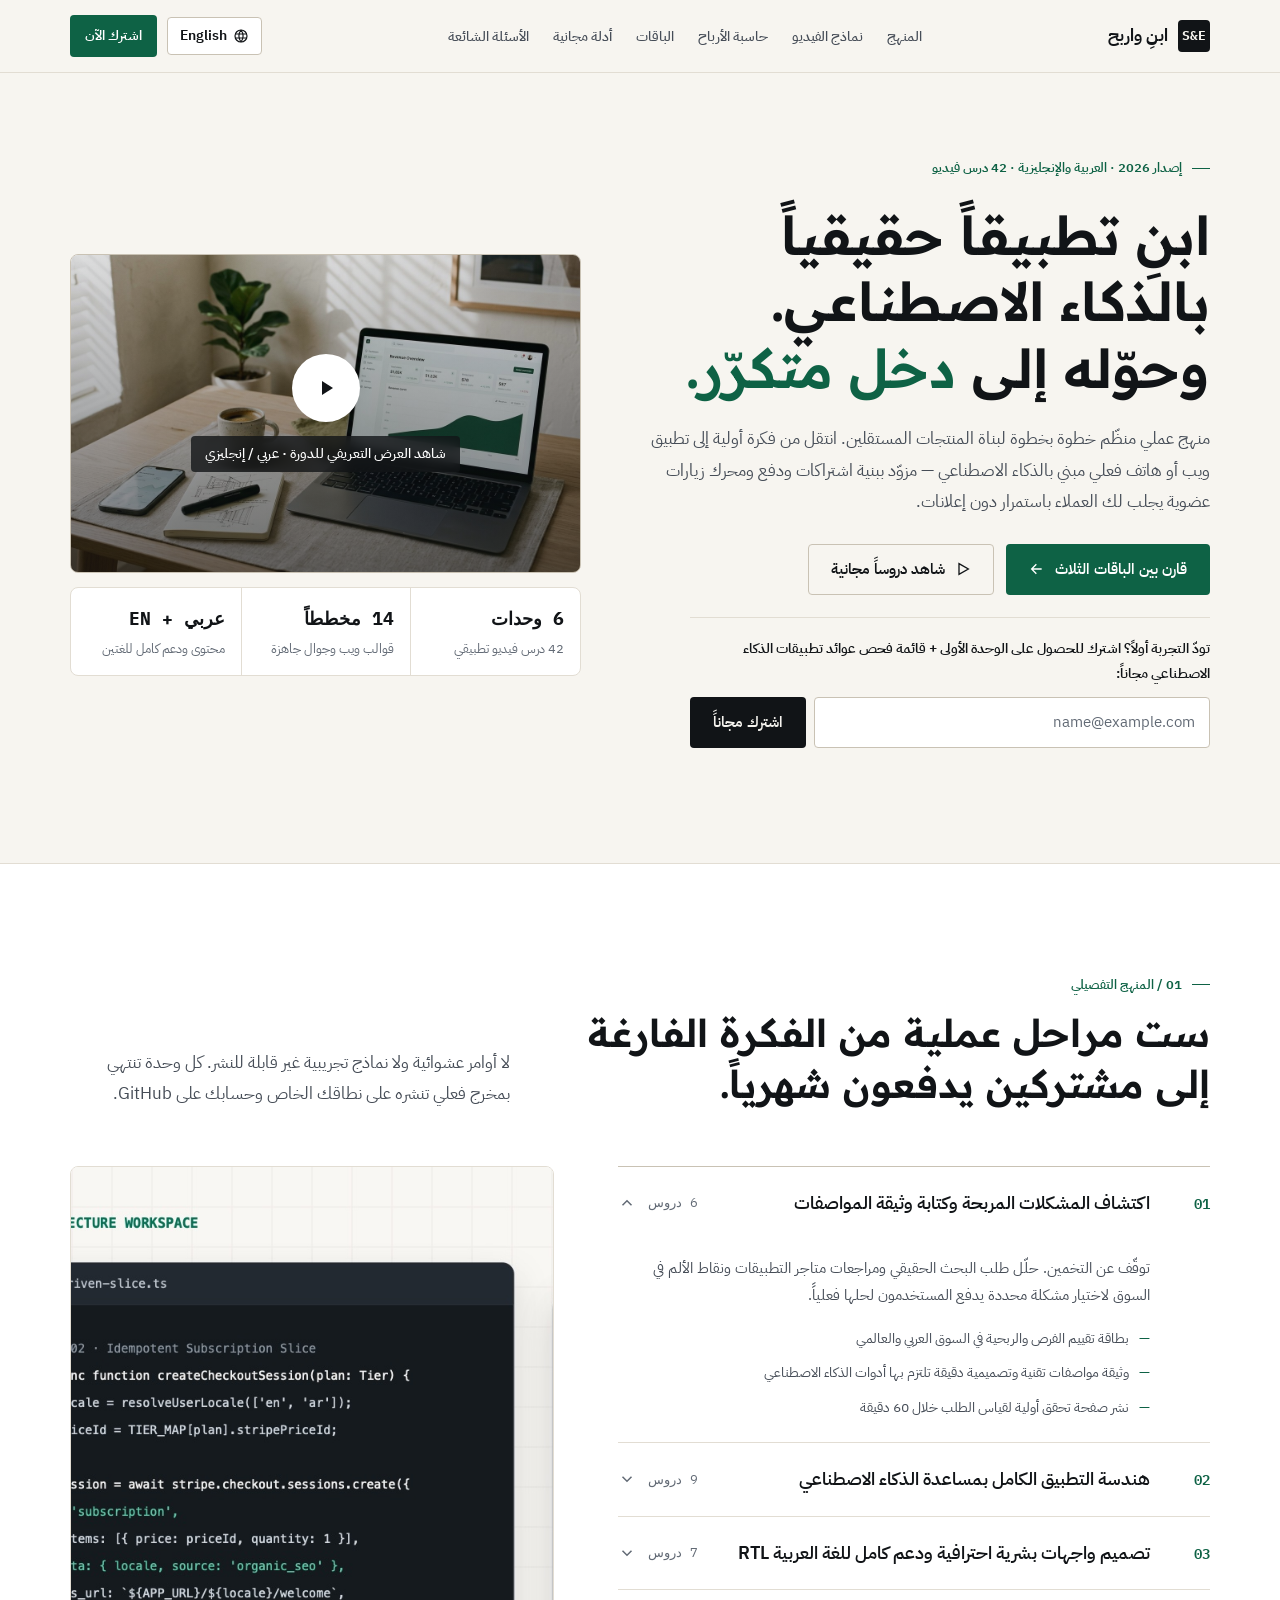
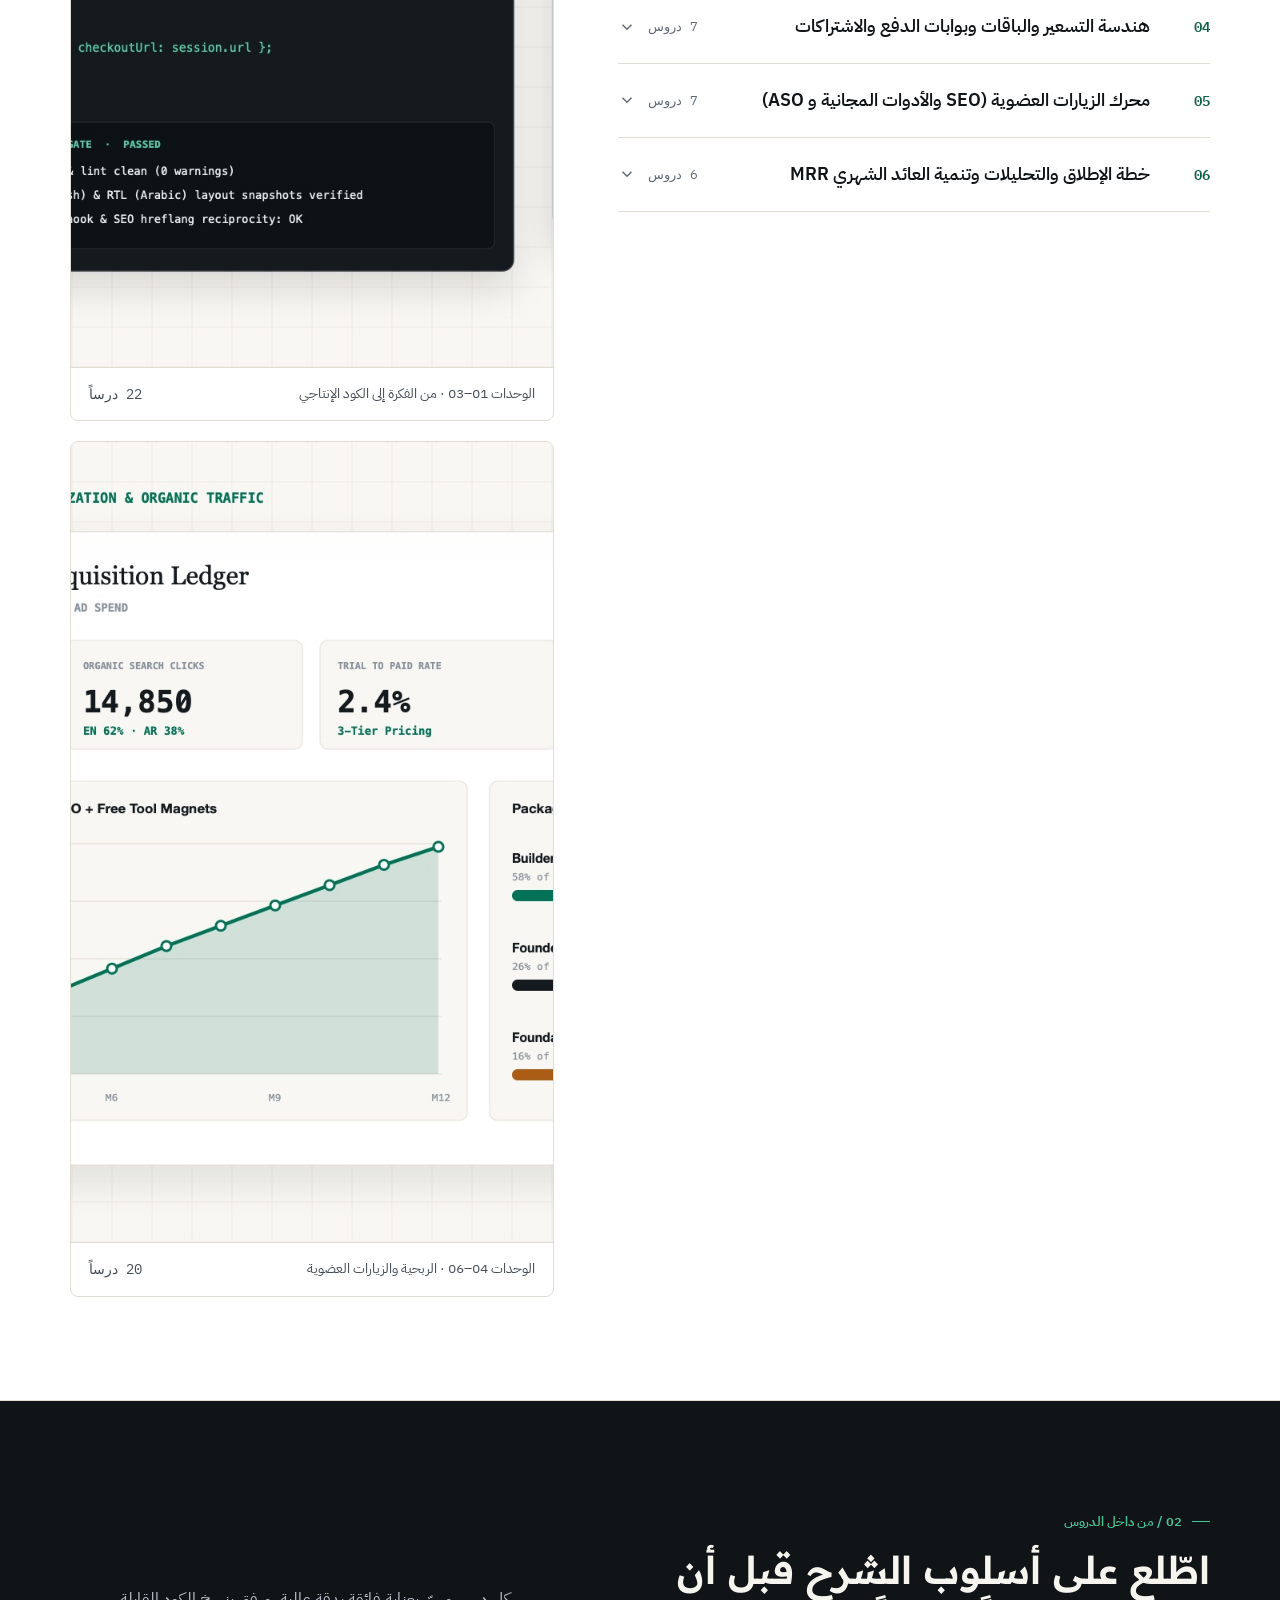
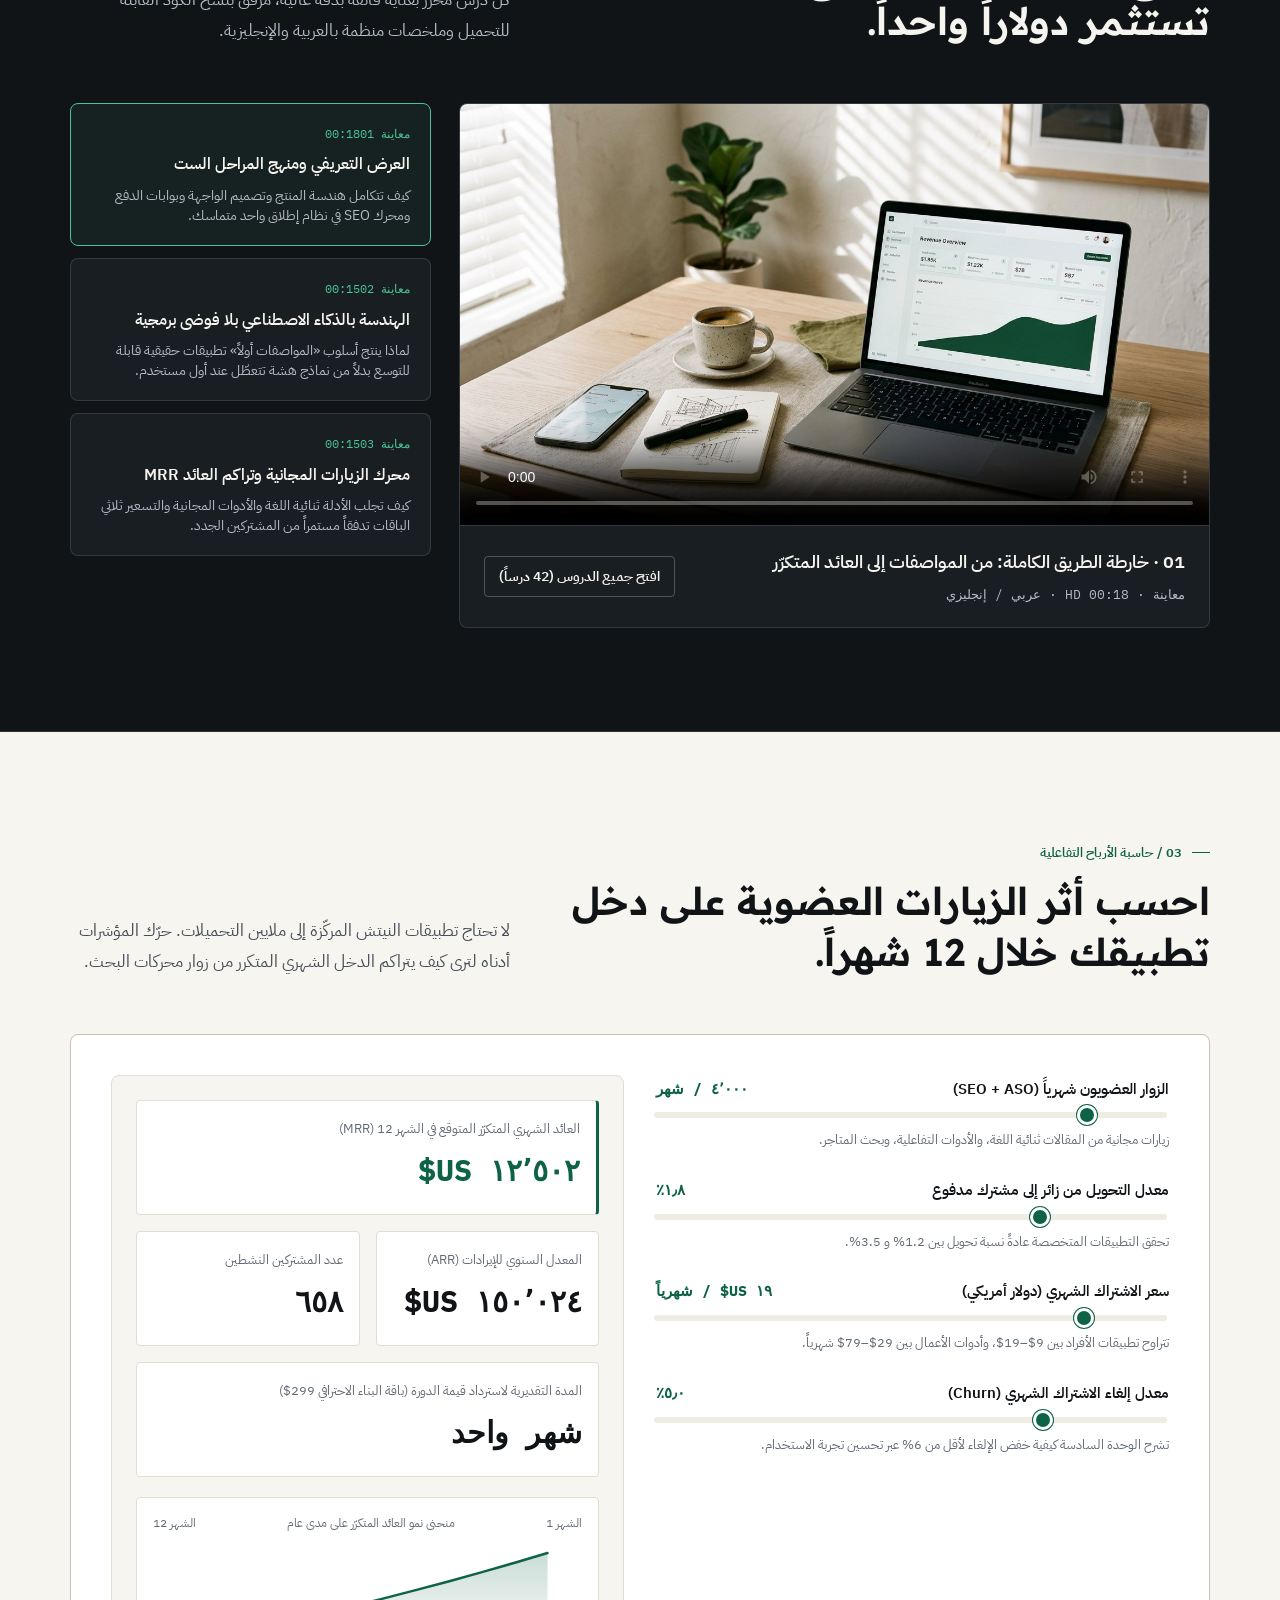
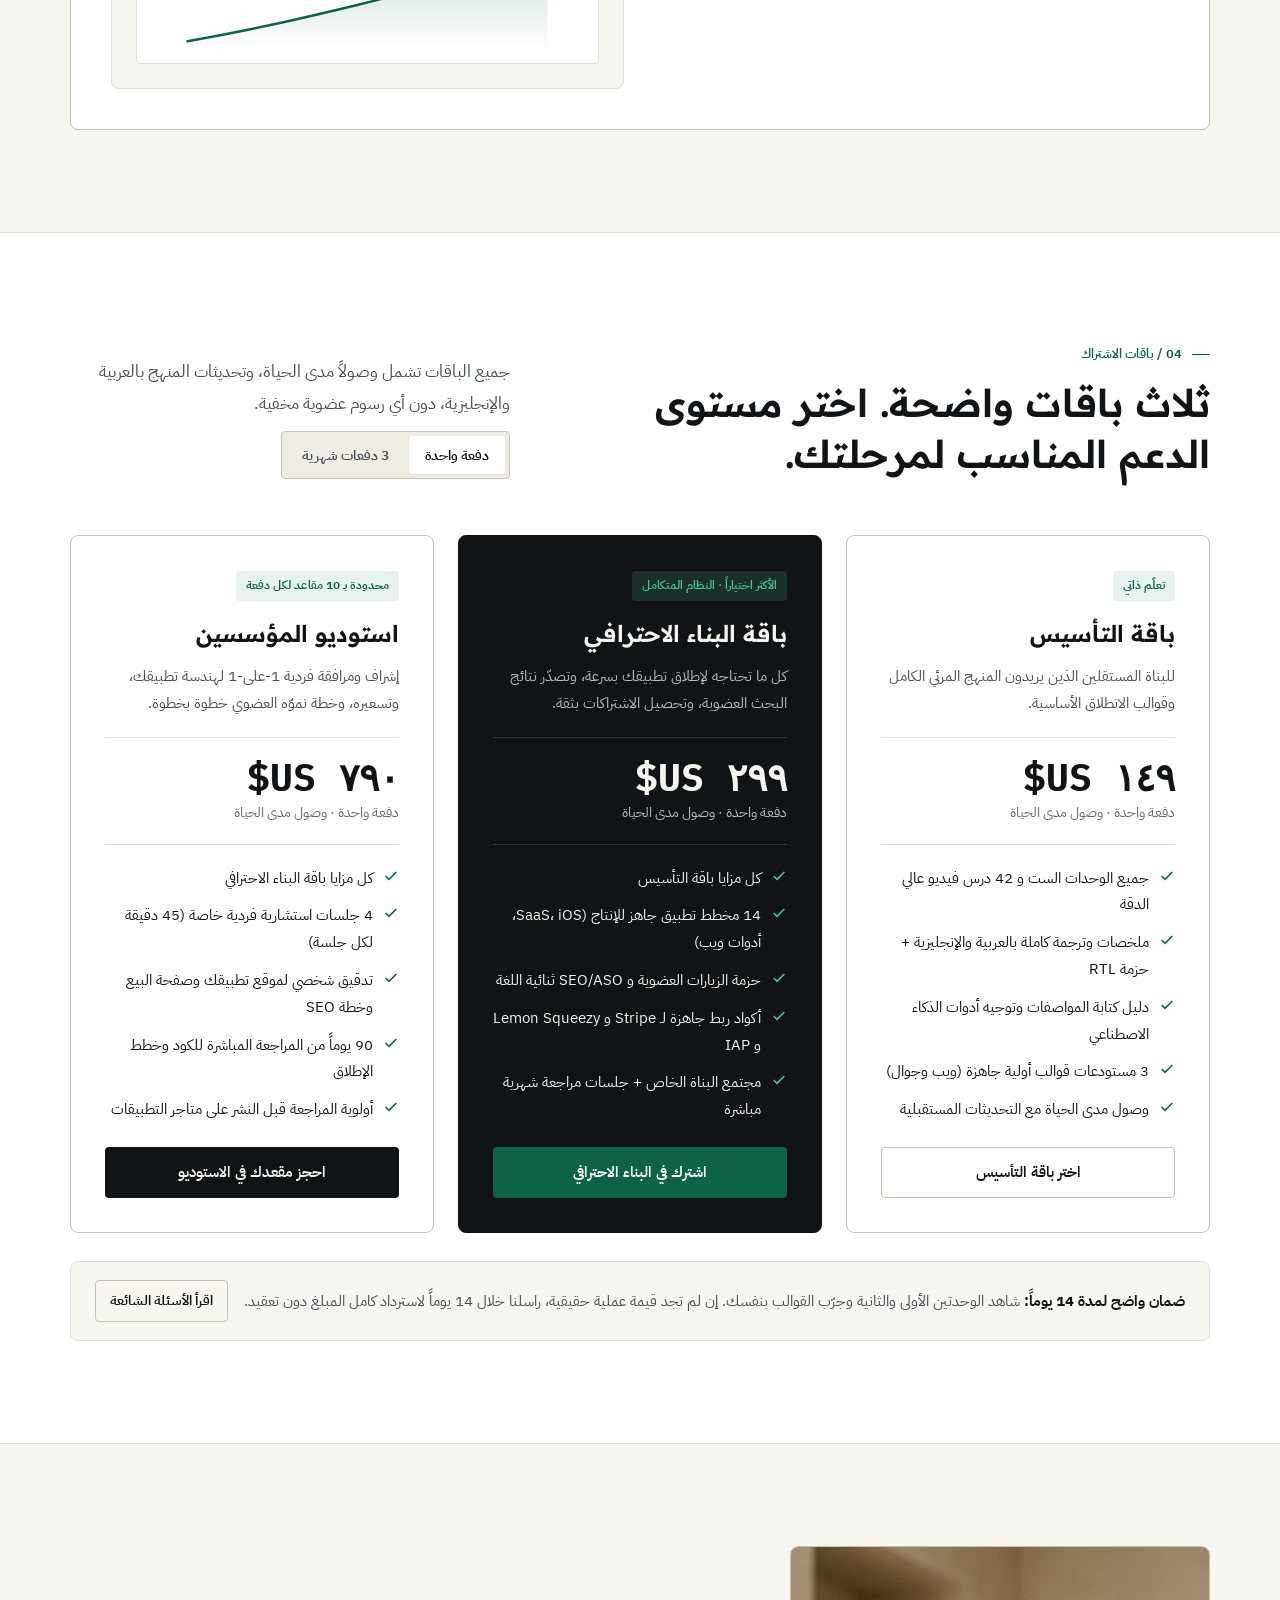
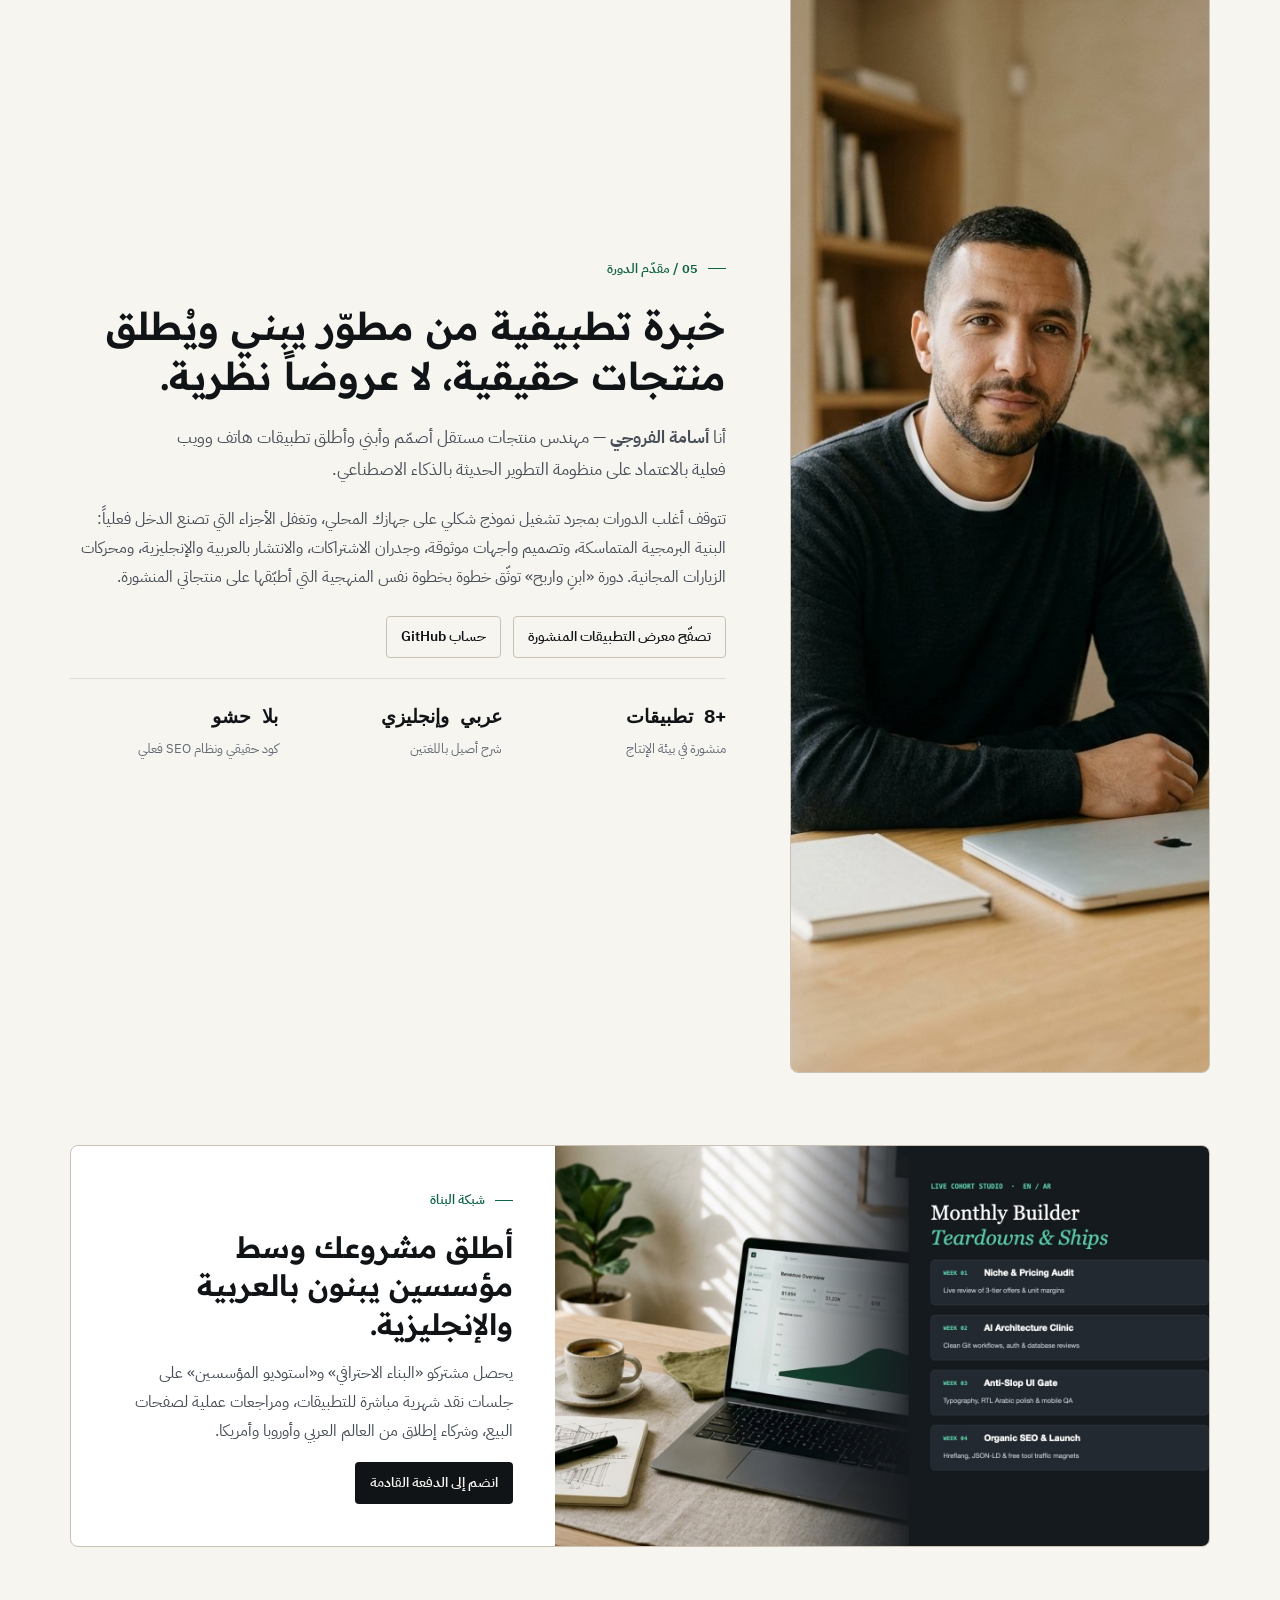
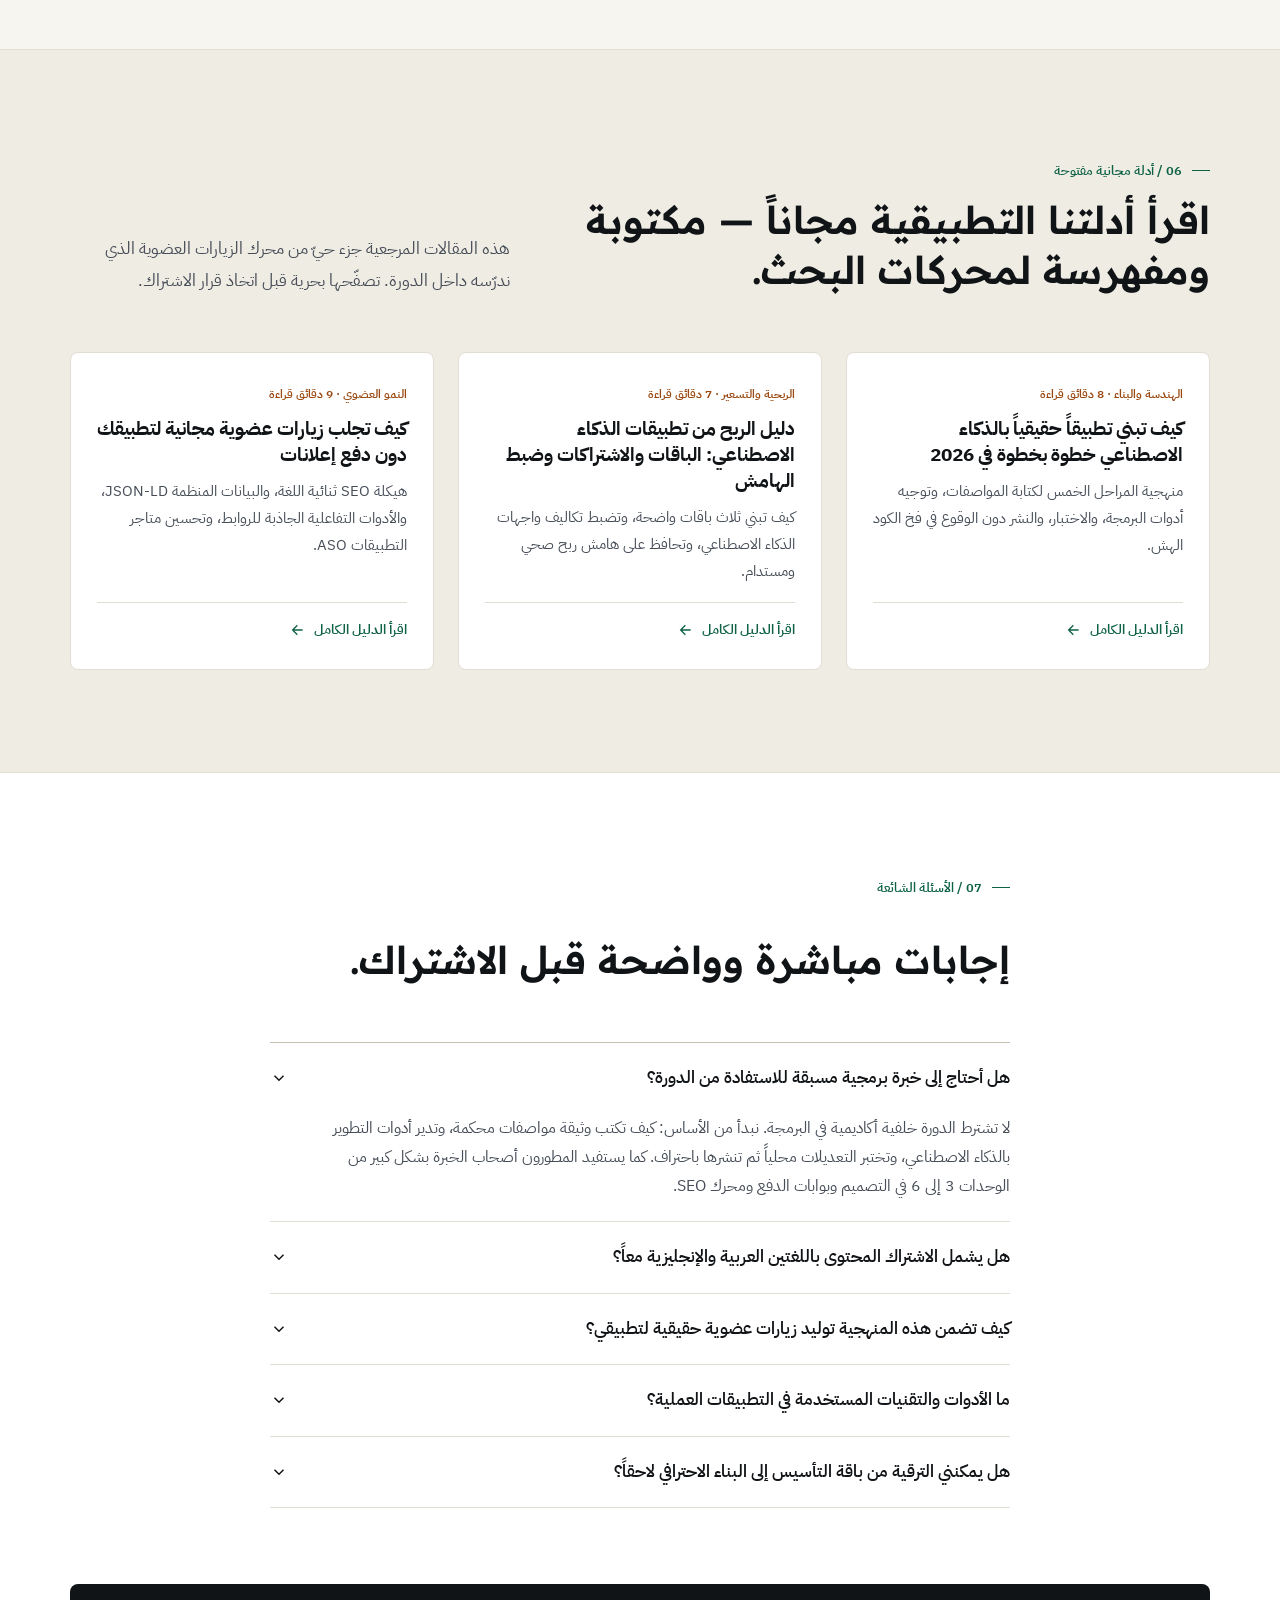
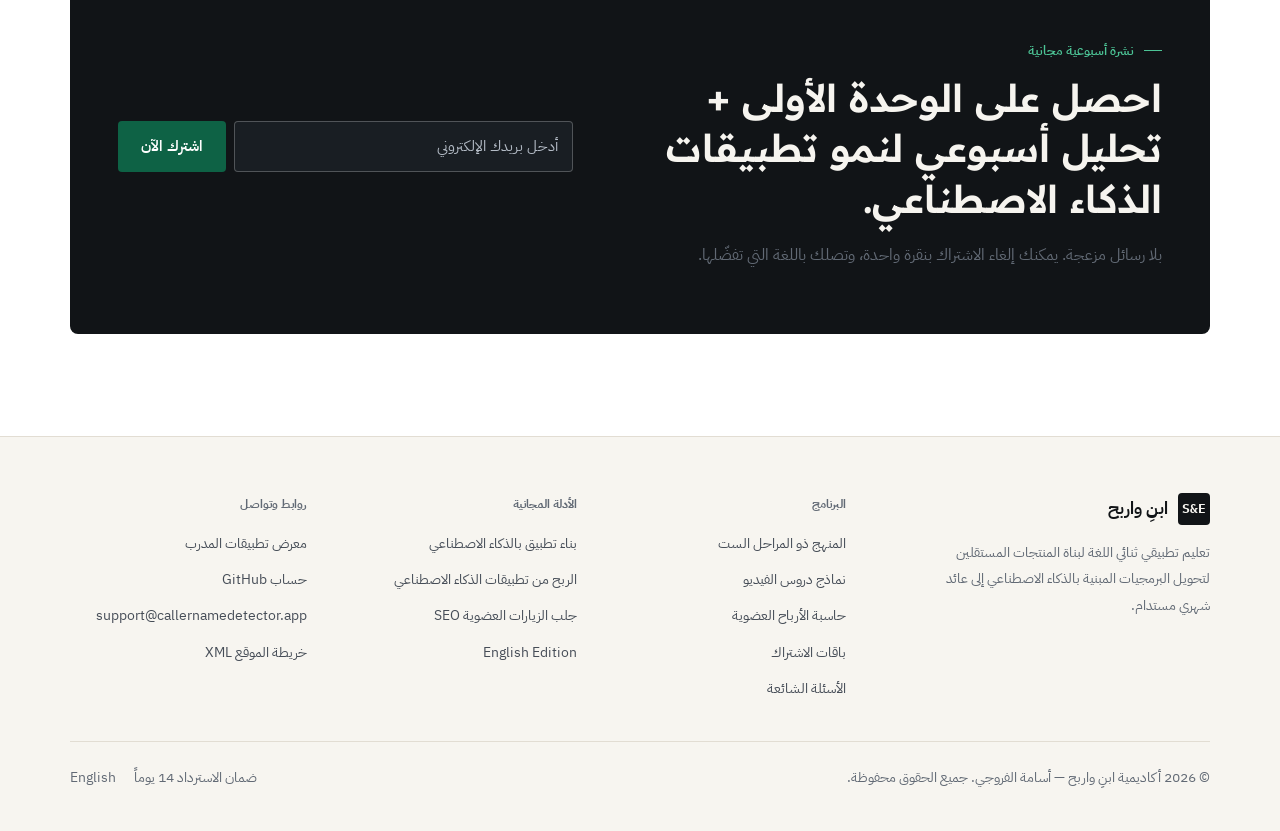
==== ar/index.html @ 104d4630 "Launch Ship & Earn bilingual (EN/AR) AI app & revenue course site" ====
<!DOCTYPE html>
<html lang="ar" dir="rtl">
<head>
  <meta charset="UTF-8">
  <meta name="viewport" content="width=device-width, initial-scale=1.0">
  <title>ابنِ واربح — دورة بناء تطبيق بالذكاء الاصطناعي وتحقيق دخل متكرّر خطوة بخطوة</title>
  <meta name="description" content="دورة عملية ثنائية اللغة (بالعربية والإنجليزية) تعلّمك خطوة بخطوة كيف تخطّط وتبني وتطلق تطبيقاً حقيقياً بالذكاء الاصطناعي وتحقّق منه عائداً شهرياً متكرراً عبر الزيارات العضوية SEO.">
  <meta name="keywords" content="بناء تطبيق بالذكاء الاصطناعي, دورة بناء تطبيقات, الربح من التطبيقات, تحقيق الدخل من الذكاء الاصطناعي, زيارات عضوية SEO, تسويق التطبيقات, دورة عربية إنجليزية">
  <meta name="author" content="أسامة الفروجي">
  <meta name="robots" content="index, follow, max-image-preview:large">
  <meta name="theme-color" content="#F7F5F0">

  <link rel="canonical" href="https://oussamaelfarrouji.github.io/ship-and-earn/ar/">
  <link rel="alternate" hreflang="ar" href="https://oussamaelfarrouji.github.io/ship-and-earn/ar/">
  <link rel="alternate" hreflang="en" href="https://oussamaelfarrouji.github.io/ship-and-earn/">
  <link rel="alternate" hreflang="x-default" href="https://oussamaelfarrouji.github.io/ship-and-earn/">
  <link rel="manifest" href="../manifest.webmanifest">

  <!-- Open Graph & Social Cards -->
  <meta property="og:type" content="website">
  <meta property="og:site_name" content="أكاديمية ابنِ واربح — Ship &amp; Earn">
  <meta property="og:title" content="ابنِ واربح — دورة بناء تطبيق بالذكاء الاصطناعي وتحقيق الدخل خطوة بخطوة">
  <meta property="og:description" content="6 وحدات منظّمة، 42 درس فيديو تطبيقي، 14 مخطّط تطبيق جاهز للإنتاج، ومحرك زيارات عضوية متكامل بالعربية والإنجليزية.">
  <meta property="og:url" content="https://oussamaelfarrouji.github.io/ship-and-earn/ar/">
  <meta property="og:image" content="https://oussamaelfarrouji.github.io/ship-and-earn/assets/images/hero-studio.jpg">
  <meta property="og:locale" content="ar_AR">
  <meta property="og:locale:alternate" content="en_US">
  <meta name="twitter:card" content="summary_large_image">
  <meta name="twitter:title" content="ابنِ واربح — ابنِ تطبيقك بالذكاء الاصطناعي وحوّله إلى دخل متكرّر">
  <meta name="twitter:description" content="من الفكرة المدروسة إلى تطبيق فعلي وزيارات مجانية من محركات البحث وعائد اشتراكات متكرر. متاحة بالكامل بالعربية والإنجليزية.">
  <meta name="twitter:image" content="https://oussamaelfarrouji.github.io/ship-and-earn/assets/images/hero-studio.jpg">

  <!-- Arabic Editorial Typography -->
  <link rel="preconnect" href="https://fonts.googleapis.com">
  <link rel="preconnect" href="https://fonts.gstatic.com" crossorigin>
  <link href="https://fonts.googleapis.com/css2?family=IBM+Plex+Mono:wght@500;600;700&family=IBM+Plex+Sans+Arabic:wght@400;500;600;700&family=Readex+Pro:wght@500;600;700&display=swap" rel="stylesheet">
  <link rel="stylesheet" href="../assets/css/styles.css">

  <!-- Structured Data (Course, Offers, VideoObject, FAQPage) -->
  <script type="application/ld+json">
  {
    "@context": "https://schema.org",
    "@graph": [
      {
        "@type": "Organization",
        "@id": "https://oussamaelfarrouji.github.io/ship-and-earn/#organization",
        "name": "أكاديمية ابنِ واربح — Ship & Earn",
        "url": "https://oussamaelfarrouji.github.io/ship-and-earn/ar/",
        "founder": {
          "@type": "Person",
          "name": "أسامة الفروجي",
          "url": "https://oussamaelfarrouji.github.io/"
        }
      },
      {
        "@type": "Course",
        "@id": "https://oussamaelfarrouji.github.io/ship-and-earn/ar/#course",
        "name": "ابنِ واربح: دورة بناء تطبيق بالذكاء الاصطناعي وتحقيق الدخل خطوة بخطوة",
        "description": "برنامج عملي متكامل يغطي دراسة السوق، وهندسة التطبيقات بمساعدة الذكاء الاصطناعي، وتصميم واجهات احترافية بالعربية والإنجليزية، وربط الدفع والاشتراكات، وجلب الزيارات العضوية من محركات البحث.",
        "provider": { "@id": "https://oussamaelfarrouji.github.io/ship-and-earn/#organization" },
        "inLanguage": ["ar", "en"],
        "educationalLevel": "مبتدئ إلى متوسط",
        "hasCourseInstance": {
          "@type": "CourseInstance",
          "courseMode": "online",
          "courseWorkload": "PT28H"
        },
        "offers": [
          {
            "@type": "Offer",
            "name": "باقة التأسيس",
            "price": "149",
            "priceCurrency": "USD",
            "availability": "https://schema.org/InStock",
            "url": "https://oussamaelfarrouji.github.io/ship-and-earn/ar/#packages"
          },
          {
            "@type": "Offer",
            "name": "باقة البناء الاحترافي",
            "price": "299",
            "priceCurrency": "USD",
            "availability": "https://schema.org/InStock",
            "url": "https://oussamaelfarrouji.github.io/ship-and-earn/ar/#packages"
          },
          {
            "@type": "Offer",
            "name": "باقة استوديو المؤسسين",
            "price": "790",
            "priceCurrency": "USD",
            "availability": "https://schema.org/LimitedAvailability",
            "url": "https://oussamaelfarrouji.github.io/ship-and-earn/ar/#packages"
          }
        ]
      },
      {
        "@type": "VideoObject",
        "name": "العرض التعريفي لدورة ابنِ واربح — من الفكرة إلى تطبيق مدرّ للدخل",
        "description": "جولة سريعة داخل المنهج المكوّن من 6 مراحل لبناء تطبيق حقيقي بالذكاء الاصطناعي وتوليد زيارات عضوية وإيرادات متكررة.",
        "thumbnailUrl": "https://oussamaelfarrouji.github.io/ship-and-earn/assets/images/hero-studio.jpg",
        "uploadDate": "2026-11-19T00:00:00Z",
        "duration": "PT18S",
        "contentUrl": "https://oussamaelfarrouji.github.io/ship-and-earn/assets/videos/course-trailer.mp4"
      },
      {
        "@type": "FAQPage",
        "mainEntity": [
          {
            "@type": "Question",
            "name": "هل أحتاج إلى خبرة برمجية مسبقة لبناء تطبيق بالذكاء الاصطناعي في هذه الدورة؟",
            "acceptedAnswer": {
              "@type": "Answer",
              "text": "لا تحتاج إلى شهادة في علوم الحاسوب. نبدأ معك من الصفر في الوحدتين الأولى والثانية لإعداد بيئة التطوير بالذكاء الاصطناعي، وفهم بنية الكود، ونشر تطبيق ويب أو هاتف فعلي خطوة بخطوة."
            }
          },
          {
            "@type": "Question",
            "name": "هل الدورة متاحة بالكامل باللغتين العربية والإنجليزية؟",
            "acceptedAnswer": {
              "@type": "Answer",
              "text": "نعم. كل درس مزوّد بملخصات وترجمة متزامنة بالعربية والإنجليزية، وقوالب واجهات تدعم RTL/LTR بشكل أصيل، ومجتمع مشترك للمطورين باللغتين."
            }
          },
          {
            "@type": "Question",
            "name": "كيف يجلب تطبيقي زيارات عضوية مجانية دون الاعتماد على الإعلانات الممولة؟",
            "acceptedAnswer": {
              "@type": "Answer",
              "text": "تغطي الوحدة الخامسة محرك الزيارات العضوية بالكامل: هيكلة صفحات SEO ثنائية اللغة، والبيانات المنظمة JSON-LD، وبناء أدوات وحاسبات مجانية تجذب الروابط الطبيعية، وتحسين متاجر التطبيقات ASO."
            }
          }
        ]
      }
    ]
  }
  </script>
</head>
<body>
  <a class="skip-link" href="#main-content">انتقل إلى المحتوى الرئيسي</a>

  <!-- Header -->
  <header class="site-header">
    <div class="container header-inner">
      <a class="brand" href="./" aria-label="الصفحة الرئيسية لأكاديمية ابنِ واربح">
        <span class="brand-mark" aria-hidden="true">S&amp;E</span>
        <span>ابنِ واربح</span>
      </a>

      <nav class="site-nav" aria-label="التنقل الرئيسي">
        <a href="#curriculum">المنهج</a>
        <a href="#videos">نماذج الفيديو</a>
        <a href="#simulator">حاسبة الأرباح</a>
        <a href="#packages">الباقات</a>
        <a href="#guides">أدلة مجانية</a>
        <a href="#faq">الأسئلة الشائعة</a>
      </nav>

      <div class="header-actions">
        <a class="lang-switch" href="../" data-lang-switch="en" hreflang="en" lang="en" aria-label="Switch language to English">
          <svg width="16" height="16" viewBox="0 0 24 24" fill="none" stroke="currentColor" stroke-width="1.8" aria-hidden="true">
            <circle cx="12" cy="12" r="9"></circle>
            <path d="M3.6 9h16.8M3.6 15h16.8M12 3a14.5 14.5 0 0 0 0 18M12 3a14.5 14.5 0 0 1 0 18"></path>
          </svg>
          <span>English</span>
        </a>
        <a class="btn btn--primary btn--sm header-cta-desktop" href="#packages">اشترك الآن</a>
        <button id="mobile-menu-btn" class="mobile-menu-btn" type="button" aria-label="فتح القائمة" aria-expanded="false" aria-controls="mobile-nav">
          <svg width="20" height="20" viewBox="0 0 24 24" fill="none" stroke="currentColor" stroke-width="2" aria-hidden="true">
            <line x1="3" y1="6" x2="21" y2="6"></line>
            <line x1="3" y1="12" x2="21" y2="12"></line>
            <line x1="3" y1="18" x2="21" y2="18"></line>
          </svg>
        </button>
      </div>
    </div>

    <nav id="mobile-nav" class="mobile-nav" aria-label="قائمة الجوال">
      <div class="container mobile-nav-list">
        <a href="#curriculum">المنهج التفصيلي</a>
        <a href="#videos">نماذج الفيديو</a>
        <a href="#simulator">حاسبة الأرباح</a>
        <a href="#packages">الباقات والأسعار</a>
        <a href="#guides">أدلة SEO المجانية</a>
        <a href="#faq">الأسئلة الشائعة</a>
        <a href="#subscribe" style="color: var(--accent); font-weight: 700;">اشترك مجاناً في النشرة</a>
      </div>
    </nav>
  </header>

  <main id="main-content">
    <!-- Hero -->
    <section class="hero">
      <div class="container hero-grid">
        <div class="hero-copy">
          <span class="eyebrow">إصدار 2026 · العربية والإنجليزية · 42 درس فيديو</span>
          <h1 class="display-title">ابنِ تطبيقاً حقيقياً بالذكاء الاصطناعي. وحوّله إلى <em>دخل متكرّر.</em></h1>
          <p class="lead">
            منهج عملي منظّم خطوة بخطوة لبناة المنتجات المستقلين. انتقل من فكرة أولية إلى تطبيق ويب أو هاتف فعلي مبني بالذكاء الاصطناعي — مزوّد ببنية اشتراكات ودفع ومحرك زيارات عضوية يجلب لك العملاء باستمرار دون إعلانات.
          </p>

          <div class="hero-cta-row">
            <a class="btn btn--primary" href="#packages">
              <span>قارن بين الباقات الثلاث</span>
              <svg class="icon-directional" width="16" height="16" viewBox="0 0 24 24" fill="none" stroke="currentColor" stroke-width="2" aria-hidden="true">
                <path d="M5 12h14M13 5l7 7-7 7"></path>
              </svg>
            </a>
            <a class="btn btn--outline" href="#videos">
              <svg width="16" height="16" viewBox="0 0 24 24" fill="none" stroke="currentColor" stroke-width="2" aria-hidden="true">
                <polygon points="6 4 20 12 6 20 6 4"></polygon>
              </svg>
              <span>شاهد دروساً مجانية</span>
            </a>
          </div>

          <div class="hero-subscribe">
            <label class="hero-subscribe-label" for="hero-email">
              تودّ التجربة أولاً؟ اشترك للحصول على الوحدة الأولى + قائمة فحص عوائد تطبيقات الذكاء الاصطناعي مجاناً:
            </label>
            <form class="subscribe-inline-form" data-subscribe-form="hero-ar" novalidate>
              <input id="hero-email" class="input-field" type="email" name="email" autocomplete="email" placeholder="name@example.com" required>
              <button class="btn btn--ink" type="submit">اشترك مجاناً</button>
            </form>
            <div class="form-status" role="status" aria-live="polite"></div>
          </div>
        </div>

        <div class="hero-media">
          <div class="video-frame">
            <video id="hero-trailer-video" preload="metadata" playsinline poster="../assets/images/hero-studio.jpg" aria-label="الفيديو التعريفي لدورة ابنِ واربح">
              <source src="../assets/videos/course-trailer.mp4" type="video/mp4">
            </video>
            <button id="hero-trailer-play" class="video-overlay-btn" type="button" aria-label="تشغيل الفيديو التعريفي للدورة">
              <span class="play-disc">
                <svg width="24" height="24" viewBox="0 0 24 24" fill="currentColor" aria-hidden="true">
                  <polygon points="8 5 19 12 8 19 8 5"></polygon>
                </svg>
              </span>
              <span class="video-overlay-caption">شاهد العرض التعريفي للدورة · عربي / إنجليزي</span>
            </button>
          </div>

          <div class="hero-spec-strip" aria-label="مواصفات الدورة">
            <div class="hero-spec-item">
              <div class="hero-spec-value">6 وحدات</div>
              <div class="hero-spec-label">42 درس فيديو تطبيقي</div>
            </div>
            <div class="hero-spec-item">
              <div class="hero-spec-value">14 مخططاً</div>
              <div class="hero-spec-label">قوالب ويب وجوال جاهزة</div>
            </div>
            <div class="hero-spec-item">
              <div class="hero-spec-value">عربي + EN</div>
              <div class="hero-spec-label">محتوى ودعم كامل للغتين</div>
            </div>
          </div>
        </div>
      </div>
    </section>

    <!-- 01. Step-by-Step Curriculum -->
    <section id="curriculum" class="section section--surface">
      <div class="container">
        <div class="section-header">
          <div>
            <span class="eyebrow">01 / المنهج التفصيلي</span>
            <h2 class="section-title" style="margin-block-start: 12px;">ست مراحل عملية من الفكرة الفارغة إلى مشتركين يدفعون شهرياً.</h2>
          </div>
          <p class="lead">
            لا أوامر عشوائية ولا نماذج تجريبية غير قابلة للنشر. كل وحدة تنتهي بمخرج فعلي تنشره على نطاقك الخاص وحسابك على GitHub.
          </p>
        </div>

        <div class="editorial-split">
          <div class="phase-list">
            <!-- Phase 1 -->
            <div class="phase-item">
              <button class="phase-trigger" type="button" aria-expanded="true" aria-controls="phase-1">
                <span class="phase-num">01</span>
                <span class="phase-title">اكتشاف المشكلات المربحة وكتابة وثيقة المواصفات</span>
                <span class="phase-meta">
                  <span>6 دروس</span>
                  <svg class="phase-chevron" width="18" height="18" viewBox="0 0 24 24" fill="none" stroke="currentColor" stroke-width="2" aria-hidden="true"><polyline points="6 9 12 15 18 9"></polyline></svg>
                </span>
              </button>
              <div id="phase-1" class="phase-panel">
                <p>توقّف عن التخمين. حلّل طلب البحث الحقيقي ومراجعات متاجر التطبيقات ونقاط الألم في السوق لاختيار مشكلة محددة يدفع المستخدمون لحلها فعلياً.</p>
                <ul class="phase-deliverables">
                  <li>بطاقة تقييم الفرص والربحية في السوق العربي والعالمي</li>
                  <li>وثيقة مواصفات تقنية وتصميمية دقيقة تلتزم بها أدوات الذكاء الاصطناعي</li>
                  <li>نشر صفحة تحقق أولية لقياس الطلب خلال 60 دقيقة</li>
                </ul>
              </div>
            </div>

            <!-- Phase 2 -->
            <div class="phase-item">
              <button class="phase-trigger" type="button" aria-expanded="false" aria-controls="phase-2">
                <span class="phase-num">02</span>
                <span class="phase-title">هندسة التطبيق الكامل بمساعدة الذكاء الاصطناعي</span>
                <span class="phase-meta">
                  <span>9 دروس</span>
                  <svg class="phase-chevron" width="18" height="18" viewBox="0 0 24 24" fill="none" stroke="currentColor" stroke-width="2" aria-hidden="true"><polyline points="6 9 12 15 18 9"></polyline></svg>
                </span>
              </button>
              <div id="phase-2" class="phase-panel" hidden>
                <p>وجّه أدوات البرمجة الذكية بعقلية مهندس برمجيات محترف: بناء مستودع كود نظيف، وتسجيل المستخدمين، وقواعد البيانات، وربط واجهات API بأمان.</p>
                <ul class="phase-deliverables">
                  <li>سير عمل قابل للتكرار من المواصفات إلى كود نظيف قابل للصيانة</li>
                  <li>بناء قاعدة البيانات والمصادقة وحماية مفاتيح الربط البرمجي</li>
                  <li>نشر تطبيقات الويب وتطبيقات الجوال بثبات وجودة إنتاجية</li>
                </ul>
              </div>
            </div>

            <!-- Phase 3 -->
            <div class="phase-item">
              <button class="phase-trigger" type="button" aria-expanded="false" aria-controls="phase-3">
                <span class="phase-num">03</span>
                <span class="phase-title">تصميم واجهات بشرية احترافية ودعم كامل للغة العربية RTL</span>
                <span class="phase-meta">
                  <span>7 دروس</span>
                  <svg class="phase-chevron" width="18" height="18" viewBox="0 0 24 24" fill="none" stroke="currentColor" stroke-width="2" aria-hidden="true"><polyline points="6 9 12 15 18 9"></polyline></svg>
                </span>
              </button>
              <div id="phase-3" class="phase-panel" hidden>
                <p>يحكم الزائر على مصداقية منتجك في أقل من ثانيتين. تخلّص من القوالب النمطية التي تبدو «مصنوعة بالذكاء الاصطناعي» عبر طباعة مدروسة وألوان هادئة وتخطيط منطقي ثنائي الاتجاه.</p>
                <ul class="phase-deliverables">
                  <li>قائمة تدقيق بصرية تمنع التدرجات المبتذلة وتُبرز هوية المنتج</li>
                  <li>ملف تنسيق واحد يخدم العربية والإنجليزية بخواص CSS المنطقية</li>
                  <li>تحسين سرعة التحميل وتجربة الجوال ومعايير إتاحة الوصول</li>
                </ul>
              </div>
            </div>

            <!-- Phase 4 -->
            <div class="phase-item">
              <button class="phase-trigger" type="button" aria-expanded="false" aria-controls="phase-4">
                <span class="phase-num">04</span>
                <span class="phase-title">هندسة التسعير والباقات وبوابات الدفع والاشتراكات</span>
                <span class="phase-meta">
                  <span>7 دروس</span>
                  <svg class="phase-chevron" width="18" height="18" viewBox="0 0 24 24" fill="none" stroke="currentColor" stroke-width="2" aria-hidden="true"><polyline points="6 9 12 15 18 9"></polyline></svg>
                </span>
              </button>
              <div id="phase-4" class="phase-panel" hidden>
                <p>صمّم ثلاث باقات واضحة ترفع معدل التحويل وتحمي هامش ربحك أمام تكاليف استهلاك الذكاء الاصطناعي، مع ربط عملي لبوابات الدفع العالمية.</p>
                <ul class="phase-deliverables">
                  <li>استراتيجية التسعير ثلاثي المستويات (أساسي / احترافي / استشاري)</li>
                  <li>ربط Stripe و Lemon Squeezy واشتراكات متاجر التطبيقات IAP</li>
                  <li>تصميم جدار الدفع، والتجربة المجانية، واستعادة المدفوعات المتعثرة</li>
                </ul>
              </div>
            </div>

            <!-- Phase 5 -->
            <div class="phase-item">
              <button class="phase-trigger" type="button" aria-expanded="false" aria-controls="phase-5">
                <span class="phase-num">05</span>
                <span class="phase-title">محرك الزيارات العضوية (SEO والأدوات المجانية و ASO)</span>
                <span class="phase-meta">
                  <span>7 دروس</span>
                  <svg class="phase-chevron" width="18" height="18" viewBox="0 0 24 24" fill="none" stroke="currentColor" stroke-width="2" aria-hidden="true"><polyline points="6 9 12 15 18 9"></polyline></svg>
                </span>
              </button>
              <div id="phase-5" class="phase-panel" hidden>
                <p>تتوقف الإعلانات المدفوعة لحظة توقّف ميزانيتك. ابنِ مصدراً متراكماً للزوار المجانيين من جوجل ومتاجر التطبيقات منذ اليوم الأول للإطلاق.</p>
                <ul class="phase-deliverables">
                  <li>بنية SEO ثنائية اللغة مع وسوم hreflang المتبادلة وبيانات JSON-LD</li>
                  <li>إنشاء حاسبات وأدوات مجانية تفاعلية تجذب الروابط والزوار تلقائياً</li>
                  <li>تحسين ظهور التطبيقات ASO وبناء مجموعات مقالات عالية النية الشرائية</li>
                </ul>
              </div>
            </div>

            <!-- Phase 6 -->
            <div class="phase-item">
              <button class="phase-trigger" type="button" aria-expanded="false" aria-controls="phase-6">
                <span class="phase-num">06</span>
                <span class="phase-title">خطة الإطلاق والتحليلات وتنمية العائد الشهري MRR</span>
                <span class="phase-meta">
                  <span>6 دروس</span>
                  <svg class="phase-chevron" width="18" height="18" viewBox="0 0 24 24" fill="none" stroke="currentColor" stroke-width="2" aria-hidden="true"><polyline points="6 9 12 15 18 9"></polyline></svg>
                </span>
              </button>
              <div id="phase-6" class="phase-panel" hidden>
                <p>حوّل زخم أسبوع الإطلاق إلى إيراد شهري مستقر. قِس مسار التحويل، خفّض نسبة إلغاء الاشتراكات، وضاعف الميزات التي تدفع النمو فعلاً.</p>
                <ul class="phase-deliverables">
                  <li>جدول إطلاق بميزانية صفرية عبر المجتمعات والنشرات التقنية</li>
                  <li>سلاسل رسائل ترحيبية تحوّل المشتركين المجانيين إلى عملاء فعليين</li>
                  <li>منهجية المراجعة الشهرية للوصول من 1,000$ إلى 10,000$+ شهرياً</li>
                </ul>
              </div>
            </div>
          </div>

          <div class="photo-column">
            <figure class="editorial-figure">
              <img src="../assets/images/module-build.jpg" alt="مساحة عمل هندسية منظمة تعرض محرر الكود وتصميم شاشات التطبيقات ومفكرة تخطيط" loading="lazy" width="1200" height="800">
              <figcaption>
                <span>الوحدات 01–03 · من الفكرة إلى الكود الإنتاجي</span>
                <span class="mono-num">22 درساً</span>
              </figcaption>
            </figure>
            <figure class="editorial-figure">
              <img src="../assets/images/module-revenue.jpg" alt="جهاز لوحي يعرض نمو عوائد الاشتراكات الشهرية وإشعارات الدفع على مكتب خشبي أنيق" loading="lazy" width="1200" height="800">
              <figcaption>
                <span>الوحدات 04–06 · الربحية والزيارات العضوية</span>
                <span class="mono-num">20 درساً</span>
              </figcaption>
            </figure>
          </div>
        </div>
      </div>
    </section>

    <!-- 02. Video Showcase -->
    <section id="videos" class="section section--ink">
      <div class="container">
        <div class="section-header">
          <div>
            <span class="eyebrow eyebrow--on-ink">02 / من داخل الدروس</span>
            <h2 class="section-title" style="margin-block-start: 12px;">اطّلع على أسلوب الشرح قبل أن تستثمر دولاراً واحداً.</h2>
          </div>
          <p class="lead">
            كل درس محرّر بعناية فائقة بدقة عالية، مرفق بنسخ الكود القابلة للتحميل وملخصات منظمة بالعربية والإنجليزية.
          </p>
        </div>

        <div class="video-studio-grid">
          <div class="video-stage">
            <div class="video-stage-player">
              <video id="showcase-video" controls preload="metadata" playsinline poster="../assets/images/hero-studio.jpg">
                <source src="../assets/videos/course-trailer.mp4" type="video/mp4">
              </video>
            </div>
            <div class="video-stage-meta">
              <div>
                <div id="showcase-video-title" class="video-stage-title">01 · خارطة الطريق الكاملة: من المواصفات إلى العائد المتكرّر</div>
                <div id="showcase-video-meta" class="muted mono-num" style="font-size: 0.82rem; margin-block-start: 4px;">معاينة · 00:18 HD · عربي / إنجليزي</div>
              </div>
              <a class="btn btn--outline-ink btn--sm" href="#packages">افتح جميع الدروس (42 درساً)</a>
            </div>
          </div>

          <div class="video-playlist" role="group" aria-label="مقاطع معاينة الدروس">
            <button class="video-chapter-btn is-active" type="button" aria-pressed="true"
              data-video-src="../assets/videos/course-trailer.mp4"
              data-video-poster="../assets/images/hero-studio.jpg"
              data-video-title="01 · خارطة الطريق الكاملة: من المواصفات إلى العائد المتكرّر"
              data-video-duration="00:18 HD">
              <span class="chapter-top"><span>معاينة 01</span><span>00:18</span></span>
              <span class="chapter-title">العرض التعريفي ومنهج المراحل الست</span>
              <span class="chapter-desc">كيف تتكامل هندسة المنتج وتصميم الواجهة وبوابات الدفع ومحرك SEO في نظام إطلاق واحد متماسك.</span>
            </button>

            <button class="video-chapter-btn" type="button" aria-pressed="false"
              data-video-src="../assets/videos/lesson-ai-architecture.mp4"
              data-video-poster="../assets/images/module-build.jpg"
              data-video-title="02 · سير العمل الهندسي: بناء كود إنتاجي نظيف بالذكاء الاصطناعي"
              data-video-duration="00:15 HD">
              <span class="chapter-top"><span>معاينة 02</span><span>00:15</span></span>
              <span class="chapter-title">الهندسة بالذكاء الاصطناعي بلا فوضى برمجية</span>
              <span class="chapter-desc">لماذا ينتج أسلوب «المواصفات أولاً» تطبيقات حقيقية قابلة للتوسع بدلاً من نماذج هشة تتعطّل عند أول مستخدم.</span>
            </button>

            <button class="video-chapter-btn" type="button" aria-pressed="false"
              data-video-src="../assets/videos/lesson-revenue-seo.mp4"
              data-video-poster="../assets/images/module-revenue.jpg"
              data-video-title="03 · آلية الزيارات العضوية ومضاعفة عوائد الاشتراكات"
              data-video-duration="00:15 HD">
              <span class="chapter-top"><span>معاينة 03</span><span>00:15</span></span>
              <span class="chapter-title">محرك الزيارات المجانية وتراكم العائد MRR</span>
              <span class="chapter-desc">كيف تجلب الأدلة ثنائية اللغة والأدوات المجانية والتسعير ثلاثي الباقات تدفقاً مستمراً من المشتركين الجدد.</span>
            </button>
          </div>
        </div>
      </div>
    </section>

    <!-- 03. Interactive Organic Traffic & Revenue Simulator -->
    <section id="simulator" class="section">
      <div class="container">
        <div class="section-header">
          <div>
            <span class="eyebrow">03 / حاسبة الأرباح التفاعلية</span>
            <h2 class="section-title" style="margin-block-start: 12px;">احسب أثر الزيارات العضوية على دخل تطبيقك خلال 12 شهراً.</h2>
          </div>
          <p class="lead">
            لا تحتاج تطبيقات النيتش المركّزة إلى ملايين التحميلات. حرّك المؤشرات أدناه لترى كيف يتراكم الدخل الشهري المتكرر من زوار محركات البحث.
          </p>
        </div>

        <div class="calculator-shell">
          <div class="calc-controls">
            <div class="slider-group">
              <div class="slider-head">
                <label class="slider-label" for="calc-visitors">الزوار العضويون شهرياً (SEO + ASO)</label>
                <span id="val-visitors" class="slider-val">4,000 / شهر</span>
              </div>
              <input id="calc-visitors" class="range-input" type="range" min="500" max="25000" step="500" value="4000">
              <span class="slider-hint">زيارات مجانية من المقالات ثنائية اللغة، والأدوات التفاعلية، وبحث المتاجر.</span>
            </div>

            <div class="slider-group">
              <div class="slider-head">
                <label class="slider-label" for="calc-conv">معدل التحويل من زائر إلى مشترك مدفوع</label>
                <span id="val-conv" class="slider-val">1.8%</span>
              </div>
              <input id="calc-conv" class="range-input" type="range" min="0.5" max="6.0" step="0.1" value="1.8">
              <span class="slider-hint">تحقق التطبيقات المتخصصة عادةً نسبة تحويل بين 1.2% و 3.5%.</span>
            </div>

            <div class="slider-group">
              <div class="slider-head">
                <label class="slider-label" for="calc-price">سعر الاشتراك الشهري (دولار أمريكي)</label>
                <span id="val-price" class="slider-val">$19 / شهرياً</span>
              </div>
              <input id="calc-price" class="range-input" type="range" min="5" max="99" step="1" value="19">
              <span class="slider-hint">تتراوح تطبيقات الأفراد بين 9$–19$، وأدوات الأعمال بين 29$–79$ شهرياً.</span>
            </div>

            <div class="slider-group">
              <div class="slider-head">
                <label class="slider-label" for="calc-churn">معدل إلغاء الاشتراك الشهري (Churn)</label>
                <span id="val-churn" class="slider-val">5.0%</span>
              </div>
              <input id="calc-churn" class="range-input" type="range" min="2" max="15" step="0.5" value="5">
              <span class="slider-hint">تشرح الوحدة السادسة كيفية خفض الإلغاء لأقل من 6% عبر تحسين تجربة الاستخدام.</span>
            </div>
          </div>

          <div class="calc-output">
            <div class="calc-kpis">
              <div class="kpi-card kpi-card--featured">
                <div class="kpi-label">العائد الشهري المتكرّر المتوقع في الشهر 12 (MRR)</div>
                <div id="kpi-mrr" class="kpi-value">$0</div>
              </div>
              <div class="kpi-card">
                <div class="kpi-label">المعدل السنوي للإيرادات (ARR)</div>
                <div id="kpi-arr" class="kpi-value">$0</div>
              </div>
              <div class="kpi-card">
                <div class="kpi-label">عدد المشتركين النشطين</div>
                <div id="kpi-customers" class="kpi-value">0</div>
              </div>
              <div class="kpi-card" style="grid-column: 1 / -1;">
                <div class="kpi-label">المدة التقديرية لاسترداد قيمة الدورة (باقة البناء الاحترافي 299$)</div>
                <div id="kpi-breakeven" class="kpi-value">شهر واحد</div>
              </div>
            </div>

            <div class="calc-chart-wrap">
              <div class="calc-chart-caption">
                <span>الشهر 1</span>
                <span>منحنى نمو العائد المتكرّر على مدى عام</span>
                <span>الشهر 12</span>
              </div>
              <svg viewBox="0 0 360 110" width="100%" height="110" role="img" aria-label="رسم بياني لتراكم الإيرادات الشهرية خلال 12 شهراً">
                <defs>
                  <linearGradient id="mrrFill" x1="0" y1="0" x2="0" y2="1">
                    <stop offset="0%" stop-color="#0E6245" stop-opacity="0.22"></stop>
                    <stop offset="100%" stop-color="#0E6245" stop-opacity="0.01"></stop>
                  </linearGradient>
                </defs>
                <path id="calc-chart-area" d="" fill="url(#mrrFill)"></path>
                <path id="calc-chart-line" d="" fill="none" stroke="#0E6245" stroke-width="2.5" stroke-linecap="round" stroke-linejoin="round"></path>
              </svg>
            </div>
          </div>
        </div>
      </div>
    </section>

    <!-- 04. Three Packages -->
    <section id="packages" class="section section--surface">
      <div class="container">
        <div class="section-header">
          <div>
            <span class="eyebrow">04 / باقات الاشتراك</span>
            <h2 class="section-title" style="margin-block-start: 12px;">ثلاث باقات واضحة. اختر مستوى الدعم المناسب لمرحلتك.</h2>
          </div>
          <div style="display: flex; flex-direction: column; align-items: flex-start; gap: 12px;">
            <p class="lead">جميع الباقات تشمل وصولاً مدى الحياة، وتحديثات المنهج بالعربية والإنجليزية، دون أي رسوم عضوية مخفية.</p>
            <div class="billing-toggle-wrap" role="group" aria-label="طريقة السداد">
              <button class="billing-btn is-active" type="button" data-billing-mode="once" aria-pressed="true">دفعة واحدة</button>
              <button class="billing-btn" type="button" data-billing-mode="plan" aria-pressed="false">3 دفعات شهرية</button>
            </div>
          </div>
        </div>

        <div class="pricing-grid">
          <!-- Package 1 -->
          <article class="tier-card">
            <div>
              <span class="tier-badge">تعلّم ذاتي</span>
              <h3 class="tier-name">باقة التأسيس</h3>
              <p class="tier-summary">للبناة المستقلين الذين يريدون المنهج المرئي الكامل وقوالب الانطلاق الأساسية.</p>
              <div class="tier-price-block">
                <div class="tier-price" data-price-once="149" data-price-plan="55">$149</div>
                <div class="tier-cadence">دفعة واحدة · وصول مدى الحياة</div>
              </div>
              <ul class="tier-features">
                <li><svg class="check-icon" width="16" height="16" viewBox="0 0 24 24" fill="none" stroke="currentColor" stroke-width="2.4" aria-hidden="true"><polyline points="20 6 9 17 4 12"></polyline></svg><span>جميع الوحدات الست و 42 درس فيديو عالي الدقة</span></li>
                <li><svg class="check-icon" width="16" height="16" viewBox="0 0 24 24" fill="none" stroke="currentColor" stroke-width="2.4" aria-hidden="true"><polyline points="20 6 9 17 4 12"></polyline></svg><span>ملخصات وترجمة كاملة بالعربية والإنجليزية + حزمة RTL</span></li>
                <li><svg class="check-icon" width="16" height="16" viewBox="0 0 24 24" fill="none" stroke="currentColor" stroke-width="2.4" aria-hidden="true"><polyline points="20 6 9 17 4 12"></polyline></svg><span>دليل كتابة المواصفات وتوجيه أدوات الذكاء الاصطناعي</span></li>
                <li><svg class="check-icon" width="16" height="16" viewBox="0 0 24 24" fill="none" stroke="currentColor" stroke-width="2.4" aria-hidden="true"><polyline points="20 6 9 17 4 12"></polyline></svg><span>3 مستودعات قوالب أولية جاهزة (ويب وجوال)</span></li>
                <li><svg class="check-icon" width="16" height="16" viewBox="0 0 24 24" fill="none" stroke="currentColor" stroke-width="2.4" aria-hidden="true"><polyline points="20 6 9 17 4 12"></polyline></svg><span>وصول مدى الحياة مع التحديثات المستقبلية</span></li>
              </ul>
            </div>
            <button class="btn btn--outline btn--full" type="button"
              data-select-tier="foundation"
              data-tier-label="باقة التأسيس"
              data-tier-once="149"
              data-tier-plan="55">اختر باقة التأسيس</button>
          </article>

          <!-- Package 2 (Featured) -->
          <article class="tier-card tier-card--featured">
            <div>
              <span class="tier-badge">الأكثر اختياراً · النظام المتكامل</span>
              <h3 class="tier-name">باقة البناء الاحترافي</h3>
              <p class="tier-summary">كل ما تحتاجه لإطلاق تطبيقك بسرعة، وتصدّر نتائج البحث العضوية، وتحصيل الاشتراكات بثقة.</p>
              <div class="tier-price-block">
                <div class="tier-price" data-price-once="299" data-price-plan="109">$299</div>
                <div class="tier-cadence">دفعة واحدة · وصول مدى الحياة</div>
              </div>
              <ul class="tier-features">
                <li><svg class="check-icon" width="16" height="16" viewBox="0 0 24 24" fill="none" stroke="currentColor" stroke-width="2.4" aria-hidden="true"><polyline points="20 6 9 17 4 12"></polyline></svg><span>كل مزايا باقة التأسيس</span></li>
                <li><svg class="check-icon" width="16" height="16" viewBox="0 0 24 24" fill="none" stroke="currentColor" stroke-width="2.4" aria-hidden="true"><polyline points="20 6 9 17 4 12"></polyline></svg><span>14 مخطط تطبيق جاهز للإنتاج (SaaS، iOS، أدوات ويب)</span></li>
                <li><svg class="check-icon" width="16" height="16" viewBox="0 0 24 24" fill="none" stroke="currentColor" stroke-width="2.4" aria-hidden="true"><polyline points="20 6 9 17 4 12"></polyline></svg><span>حزمة الزيارات العضوية و SEO/ASO ثنائية اللغة</span></li>
                <li><svg class="check-icon" width="16" height="16" viewBox="0 0 24 24" fill="none" stroke="currentColor" stroke-width="2.4" aria-hidden="true"><polyline points="20 6 9 17 4 12"></polyline></svg><span>أكواد ربط جاهزة لـ Stripe و Lemon Squeezy و IAP</span></li>
                <li><svg class="check-icon" width="16" height="16" viewBox="0 0 24 24" fill="none" stroke="currentColor" stroke-width="2.4" aria-hidden="true"><polyline points="20 6 9 17 4 12"></polyline></svg><span>مجتمع البناة الخاص + جلسات مراجعة شهرية مباشرة</span></li>
              </ul>
            </div>
            <button class="btn btn--primary btn--full" type="button"
              data-select-tier="builder"
              data-tier-label="باقة البناء الاحترافي"
              data-tier-once="299"
              data-tier-plan="109">اشترك في البناء الاحترافي</button>
          </article>

          <!-- Package 3 -->
          <article class="tier-card">
            <div>
              <span class="tier-badge">محدودة بـ 10 مقاعد لكل دفعة</span>
              <h3 class="tier-name">استوديو المؤسسين</h3>
              <p class="tier-summary">إشراف ومرافقة فردية 1-على-1 لهندسة تطبيقك، وتسعيره، وخطة نموّه العضوي خطوة بخطوة.</p>
              <div class="tier-price-block">
                <div class="tier-price" data-price-once="790" data-price-plan="279">$790</div>
                <div class="tier-cadence">دفعة واحدة · وصول مدى الحياة</div>
              </div>
              <ul class="tier-features">
                <li><svg class="check-icon" width="16" height="16" viewBox="0 0 24 24" fill="none" stroke="currentColor" stroke-width="2.4" aria-hidden="true"><polyline points="20 6 9 17 4 12"></polyline></svg><span>كل مزايا باقة البناء الاحترافي</span></li>
                <li><svg class="check-icon" width="16" height="16" viewBox="0 0 24 24" fill="none" stroke="currentColor" stroke-width="2.4" aria-hidden="true"><polyline points="20 6 9 17 4 12"></polyline></svg><span>4 جلسات استشارية فردية خاصة (45 دقيقة لكل جلسة)</span></li>
                <li><svg class="check-icon" width="16" height="16" viewBox="0 0 24 24" fill="none" stroke="currentColor" stroke-width="2.4" aria-hidden="true"><polyline points="20 6 9 17 4 12"></polyline></svg><span>تدقيق شخصي لموقع تطبيقك وصفحة البيع وخطة SEO</span></li>
                <li><svg class="check-icon" width="16" height="16" viewBox="0 0 24 24" fill="none" stroke="currentColor" stroke-width="2.4" aria-hidden="true"><polyline points="20 6 9 17 4 12"></polyline></svg><span>90 يوماً من المراجعة المباشرة للكود وخطط الإطلاق</span></li>
                <li><svg class="check-icon" width="16" height="16" viewBox="0 0 24 24" fill="none" stroke="currentColor" stroke-width="2.4" aria-hidden="true"><polyline points="20 6 9 17 4 12"></polyline></svg><span>أولوية المراجعة قبل النشر على متاجر التطبيقات</span></li>
              </ul>
            </div>
            <button class="btn btn--ink btn--full" type="button"
              data-select-tier="studio"
              data-tier-label="استوديو المؤسسين"
              data-tier-once="790"
              data-tier-plan="279">احجز مقعدك في الاستوديو</button>
          </article>
        </div>

        <div class="guarantee-bar">
          <div>
            <strong style="color: var(--text-primary);">ضمان واضح لمدة 14 يوماً:</strong> شاهد الوحدتين الأولى والثانية وجرّب القوالب بنفسك. إن لم تجد قيمة عملية حقيقية، راسلنا خلال 14 يوماً لاسترداد كامل المبلغ دون تعقيد.
          </div>
          <a class="btn btn--outline btn--sm" href="#faq">اقرأ الأسئلة الشائعة</a>
        </div>
      </div>
    </section>

    <!-- 05. Instructor & Builder Community -->
    <section id="instructor" class="section">
      <div class="container">
        <div class="instructor-grid">
          <div class="portrait-frame">
            <img src="../assets/images/instructor-studio.jpg" alt="صورة شخصية لأسامة الفروجي، مهندس منتجات ومطور تطبيقات مستقل ومقدم الدورة" loading="lazy" width="900" height="1125">
          </div>
          <div class="instructor-bio">
            <span class="eyebrow">05 / مقدّم الدورة</span>
            <h2 class="section-title">خبرة تطبيقية من مطوّر يبني ويُطلق منتجات حقيقية، لا عروضاً نظرية.</h2>
            <p class="lead">
              أنا <strong>أسامة الفروجي</strong> — مهندس منتجات مستقل أصمّم وأبني وأطلق تطبيقات هاتف وويب فعلية بالاعتماد على منظومة التطوير الحديثة بالذكاء الاصطناعي.
            </p>
            <p style="color: var(--text-secondary); margin: 0;">
              تتوقف أغلب الدورات بمجرد تشغيل نموذج شكلي على جهازك المحلي، وتغفل الأجزاء التي تصنع الدخل فعلياً: البنية البرمجية المتماسكة، وتصميم واجهات موثوقة، وجدران الاشتراكات، والانتشار بالعربية والإنجليزية، ومحركات الزيارات المجانية. دورة «ابنِ واربح» توثّق خطوة بخطوة نفس المنهجية التي أطبّقها على منتجاتي المنشورة.
            </p>
            <div class="hero-cta-row">
              <a class="btn btn--outline btn--sm" href="https://oussamaelfarrouji.github.io/" target="_blank" rel="noopener noreferrer">تصفّح معرض التطبيقات المنشورة</a>
              <a class="btn btn--outline btn--sm" href="https://github.com/oussamaelfarrouji" target="_blank" rel="noopener noreferrer">حساب GitHub</a>
            </div>
            <div class="credential-row">
              <div class="credential-item">
                <strong>+8 تطبيقات</strong>
                <span>منشورة في بيئة الإنتاج</span>
              </div>
              <div class="credential-item">
                <strong>عربي وإنجليزي</strong>
                <span>شرح أصيل باللغتين</span>
              </div>
              <div class="credential-item">
                <strong>بلا حشو</strong>
                <span>كود حقيقي ونظام SEO فعلي</span>
              </div>
            </div>
          </div>
        </div>

        <div class="community-banner">
          <img src="../assets/images/community-showcase.jpg" alt="مجموعة من المؤسسين المستقلين يتناقشون حول نماذج تطبيقات وخطط نمو في مساحة عمل حديثة" loading="lazy" width="1400" height="788">
          <div class="community-banner-copy">
            <span class="eyebrow">شبكة البناة</span>
            <h3 style="font-family: var(--font-display); font-size: clamp(1.5rem, 2.3vw, 1.95rem); font-weight: 600; line-height: 1.3;">أطلق مشروعك وسط مؤسسين يبنون بالعربية والإنجليزية.</h3>
            <p style="color: var(--text-secondary); margin: 0;">
              يحصل مشتركو «البناء الاحترافي» و«استوديو المؤسسين» على جلسات نقد شهرية مباشرة للتطبيقات، ومراجعات عملية لصفحات البيع، وشركاء إطلاق من العالم العربي وأوروبا وأمريكا.
            </p>
            <div>
              <a class="btn btn--ink btn--sm" href="#packages">انضم إلى الدفعة القادمة</a>
            </div>
          </div>
        </div>
      </div>
    </section>

    <!-- 06. Free Organic Playbooks & SEO Guides -->
    <section id="guides" class="section section--subtle">
      <div class="container">
        <div class="section-header">
          <div>
            <span class="eyebrow">06 / أدلة مجانية مفتوحة</span>
            <h2 class="section-title" style="margin-block-start: 12px;">اقرأ أدلتنا التطبيقية مجاناً — مكتوبة ومفهرسة لمحركات البحث.</h2>
          </div>
          <p class="lead">
            هذه المقالات المرجعية جزء حيّ من محرك الزيارات العضوية الذي ندرّسه داخل الدورة. تصفّحها بحرية قبل اتخاذ قرار الاشتراك.
          </p>
        </div>

        <div class="guides-grid">
          <a class="guide-card" href="guides/build-ai-app-step-by-step/">
            <div>
              <span class="guide-tag">الهندسة والبناء · 8 دقائق قراءة</span>
              <h3>كيف تبني تطبيقاً حقيقياً بالذكاء الاصطناعي خطوة بخطوة في 2026</h3>
              <p>منهجية المراحل الخمس لكتابة المواصفات، وتوجيه أدوات البرمجة، والاختبار، والنشر دون الوقوع في فخ الكود الهش.</p>
            </div>
            <span class="guide-link-row">
              <span>اقرأ الدليل الكامل</span>
              <svg class="icon-directional" width="16" height="16" viewBox="0 0 24 24" fill="none" stroke="currentColor" stroke-width="2" aria-hidden="true"><path d="M5 12h14M13 5l7 7-7 7"></path></svg>
            </span>
          </a>

          <a class="guide-card" href="guides/monetize-ai-apps-revenue-playbook/">
            <div>
              <span class="guide-tag">الربحية والتسعير · 7 دقائق قراءة</span>
              <h3>دليل الربح من تطبيقات الذكاء الاصطناعي: الباقات والاشتراكات وضبط الهامش</h3>
              <p>كيف تبني ثلاث باقات واضحة، وتضبط تكاليف واجهات الذكاء الاصطناعي، وتحافظ على هامش ربح صحي ومستدام.</p>
            </div>
            <span class="guide-link-row">
              <span>اقرأ الدليل الكامل</span>
              <svg class="icon-directional" width="16" height="16" viewBox="0 0 24 24" fill="none" stroke="currentColor" stroke-width="2" aria-hidden="true"><path d="M5 12h14M13 5l7 7-7 7"></path></svg>
            </span>
          </a>

          <a class="guide-card" href="guides/organic-traffic-seo-for-apps/">
            <div>
              <span class="guide-tag">النمو العضوي · 9 دقائق قراءة</span>
              <h3>كيف تجلب زيارات عضوية مجانية لتطبيقك دون دفع إعلانات</h3>
              <p>هيكلة SEO ثنائية اللغة، والبيانات المنظمة JSON-LD، والأدوات التفاعلية الجاذبة للروابط، وتحسين متاجر التطبيقات ASO.</p>
            </div>
            <span class="guide-link-row">
              <span>اقرأ الدليل الكامل</span>
              <svg class="icon-directional" width="16" height="16" viewBox="0 0 24 24" fill="none" stroke="currentColor" stroke-width="2" aria-hidden="true"><path d="M5 12h14M13 5l7 7-7 7"></path></svg>
            </span>
          </a>
        </div>
      </div>
    </section>

    <!-- 07. FAQ & Subscribe Band -->
    <section id="faq" class="section section--surface">
      <div class="container container--narrow">
        <div class="section-header section-header--stack">
          <span class="eyebrow">07 / الأسئلة الشائعة</span>
          <h2 class="section-title" style="margin-block-start: 12px;">إجابات مباشرة وواضحة قبل الاشتراك.</h2>
        </div>

        <div class="faq-list">
          <div class="faq-item">
            <button class="faq-btn" type="button" aria-expanded="true" aria-controls="faq-1">
              <span>هل أحتاج إلى خبرة برمجية مسبقة للاستفادة من الدورة؟</span>
              <svg class="phase-chevron" width="18" height="18" viewBox="0 0 24 24" fill="none" stroke="currentColor" stroke-width="2" aria-hidden="true"><polyline points="6 9 12 15 18 9"></polyline></svg>
            </button>
            <div id="faq-1" class="faq-panel">
              لا تشترط الدورة خلفية أكاديمية في البرمجة. نبدأ من الأساس: كيف تكتب وثيقة مواصفات محكمة، وتدير أدوات التطوير بالذكاء الاصطناعي، وتختبر التعديلات محلياً ثم تنشرها باحتراف. كما يستفيد المطورون أصحاب الخبرة بشكل كبير من الوحدات 3 إلى 6 في التصميم وبوابات الدفع ومحرك SEO.
            </div>
          </div>

          <div class="faq-item">
            <button class="faq-btn" type="button" aria-expanded="false" aria-controls="faq-2">
              <span>هل يشمل الاشتراك المحتوى باللغتين العربية والإنجليزية معاً؟</span>
              <svg class="phase-chevron" width="18" height="18" viewBox="0 0 24 24" fill="none" stroke="currentColor" stroke-width="2" aria-hidden="true"><polyline points="6 9 12 15 18 9"></polyline></svg>
            </button>
            <div id="faq-2" class="faq-panel" hidden>
              نعم. اشتراك واحد يمنحك الوصول الكامل إلى النسختين العربية والإنجليزية: النصوص والملخصات المتزامنة، وقوالب الواجهات الجاهزة لاتجاه RTL و LTR، وقوالب SEO ثنائية اللغة، وقنوات المجتمع باللغتين.
            </div>
          </div>

          <div class="faq-item">
            <button class="faq-btn" type="button" aria-expanded="false" aria-controls="faq-3">
              <span>كيف تضمن هذه المنهجية توليد زيارات عضوية حقيقية لتطبيقي؟</span>
              <svg class="phase-chevron" width="18" height="18" viewBox="0 0 24 24" fill="none" stroke="currentColor" stroke-width="2" aria-hidden="true"><polyline points="6 9 12 15 18 9"></polyline></svg>
            </button>
            <div id="faq-3" class="faq-panel" hidden>
              بدلاً من حرق الميزانيات على الإعلانات، تدرّبك الوحدة الخامسة على بناء صفحات مفهرسة لمحركات البحث، وربط hreflang بين العربية والإنجليزية، وإضافة بيانات JSON-LD، وبناء حاسبات وأدوات مجانية تجذب الروابط الطبيعية، وتحسين متاجر التطبيقات. ويمكنك معاينة نفس هذه البنية مطبّقة عملياً على هذا الموقع نفسه.
            </div>
          </div>

          <div class="faq-item">
            <button class="faq-btn" type="button" aria-expanded="false" aria-controls="faq-4">
              <span>ما الأدوات والتقنيات المستخدمة في التطبيقات العملية؟</span>
              <svg class="phase-chevron" width="18" height="18" viewBox="0 0 24 24" fill="none" stroke="currentColor" stroke-width="2" aria-hidden="true"><polyline points="6 9 12 15 18 9"></polyline></svg>
            </button>
            <div id="faq-4" class="faq-panel" hidden>
              نركّز على مبادئ هندسية ثابتة لا تتقادم بتغيّر الأداة. وتُطبّق الدروس عملياً باستخدام وكلاء البرمجة الحديثة، و HTML/CSS/TypeScript، وتطبيقات الويب والجوال، والنشر عبر GitHub Pages و Vercel، وبوابات الدفع Stripe و Lemon Squeezy.
            </div>
          </div>

          <div class="faq-item">
            <button class="faq-btn" type="button" aria-expanded="false" aria-controls="faq-5">
              <span>هل يمكنني الترقية من باقة التأسيس إلى البناء الاحترافي لاحقاً؟</span>
              <svg class="phase-chevron" width="18" height="18" viewBox="0 0 24 24" fill="none" stroke="currentColor" stroke-width="2" aria-hidden="true"><polyline points="6 9 12 15 18 9"></polyline></svg>
            </button>
            <div id="faq-5" class="faq-panel" hidden>
              نعم بكل سهولة. يمكنك الترقية في أي وقت بدفع الفارق السعري الدقيق فقط بين الباقتين.
            </div>
          </div>
        </div>
      </div>

      <!-- Bottom Subscribe Band -->
      <div id="subscribe" class="container" style="margin-block-start: clamp(48px, 6vw, 76px);">
        <div class="subscribe-band">
          <div>
            <span class="eyebrow eyebrow--on-ink">نشرة أسبوعية مجانية</span>
            <h2 class="section-title" style="margin-block-start: 10px; color: var(--text-on-ink);">احصل على الوحدة الأولى + تحليل أسبوعي لنمو تطبيقات الذكاء الاصطناعي.</h2>
            <p class="muted" style="margin-block: 12px 0 0;">بلا رسائل مزعجة. يمكنك إلغاء الاشتراك بنقرة واحدة، وتصلك باللغة التي تفضّلها.</p>
          </div>
          <div>
            <form class="subscribe-inline-form" data-subscribe-form="footer-band-ar" novalidate>
              <label class="skip-link" for="band-email">البريد الإلكتروني</label>
              <input id="band-email" class="input-field" type="email" name="email" autocomplete="email" placeholder="أدخل بريدك الإلكتروني" required>
              <button class="btn btn--primary" type="submit">اشترك الآن</button>
            </form>
            <div class="form-status" role="status" aria-live="polite" style="color: var(--accent-on-ink);"></div>
          </div>
        </div>
      </div>
    </section>
  </main>

  <!-- Footer -->
  <footer class="site-footer">
    <div class="container">
      <div class="footer-grid">
        <div>
          <a class="brand" href="./">
            <span class="brand-mark" aria-hidden="true">S&amp;E</span>
            <span>ابنِ واربح</span>
          </a>
          <p class="muted" style="font-size: 0.9rem; margin-block: 14px 0; max-width: 34ch;">
            تعليم تطبيقي ثنائي اللغة لبناة المنتجات المستقلين لتحويل البرمجيات المبنية بالذكاء الاصطناعي إلى عائد شهري مستدام.
          </p>
        </div>

        <div class="footer-col">
          <h4>البرنامج</h4>
          <ul class="footer-links">
            <li><a href="#curriculum">المنهج ذو المراحل الست</a></li>
            <li><a href="#videos">نماذج دروس الفيديو</a></li>
            <li><a href="#simulator">حاسبة الأرباح العضوية</a></li>
            <li><a href="#packages">باقات الاشتراك</a></li>
            <li><a href="#faq">الأسئلة الشائعة</a></li>
          </ul>
        </div>

        <div class="footer-col">
          <h4>الأدلة المجانية</h4>
          <ul class="footer-links">
            <li><a href="guides/build-ai-app-step-by-step/">بناء تطبيق بالذكاء الاصطناعي</a></li>
            <li><a href="guides/monetize-ai-apps-revenue-playbook/">الربح من تطبيقات الذكاء الاصطناعي</a></li>
            <li><a href="guides/organic-traffic-seo-for-apps/">جلب الزيارات العضوية SEO</a></li>
            <li><a href="../" lang="en" hreflang="en">English Edition</a></li>
          </ul>
        </div>

        <div class="footer-col">
          <h4>روابط وتواصل</h4>
          <ul class="footer-links">
            <li><a href="https://oussamaelfarrouji.github.io/" target="_blank" rel="noopener noreferrer">معرض تطبيقات المدرب</a></li>
            <li><a href="https://github.com/oussamaelfarrouji" target="_blank" rel="noopener noreferrer">حساب GitHub</a></li>
            <li><a href="mailto:support@callernamedetector.app">support@callernamedetector.app</a></li>
            <li><a href="../sitemap.xml">خريطة الموقع XML</a></li>
          </ul>
        </div>
      </div>

      <div class="footer-bottom">
        <span>&copy; 2026 أكاديمية ابنِ واربح — أسامة الفروجي. جميع الحقوق محفوظة.</span>
        <div style="display: flex; gap: 18px;">
          <a href="#packages">ضمان الاسترداد 14 يوماً</a>
          <a href="../" data-lang-switch="en" lang="en">English</a>
        </div>
      </div>
    </div>
  </footer>

  <!-- Checkout / Enrollment Modal -->
  <div id="checkout-modal" class="modal-backdrop" role="dialog" aria-modal="true" aria-labelledby="checkout-modal-title" hidden>
    <div class="modal-dialog">
      <div class="modal-head">
        <div>
          <span class="eyebrow">تسجيل فوري</span>
          <h3 id="checkout-modal-title" style="font-family: var(--font-display); font-size: 1.45rem; font-weight: 600; margin-block-start: 6px;">أكمل بيانات الالتحاق</h3>
        </div>
        <button id="checkout-close" class="modal-close" type="button" aria-label="إغلاق نافذة التسجيل">
          <svg width="18" height="18" viewBox="0 0 24 24" fill="none" stroke="currentColor" stroke-width="2" aria-hidden="true"><line x1="18" y1="6" x2="6" y2="18"></line><line x1="6" y1="6" x2="18" y2="18"></line></svg>
        </button>
      </div>

      <div class="checkout-summary">
        <div>
          <strong id="checkout-pkg-name" style="display: block; font-size: 1rem;">باقة البناء الاحترافي</strong>
          <span id="checkout-pkg-note" class="muted" style="font-size: 0.82rem;">دفعة واحدة · وصول مدى الحياة</span>
        </div>
        <div id="checkout-pkg-price" class="mono-num" style="font-size: 1.45rem; font-weight: 700; color: var(--accent);">$299</div>
      </div>

      <form id="checkout-form" class="form-stack" novalidate>
        <label class="form-label">
          <span>الاسم الكامل</span>
          <input class="input-field" type="text" name="fullName" autocomplete="name" placeholder="أحمد المنصور" required>
        </label>
        <label class="form-label">
          <span>البريد الإلكتروني (لاستلام رابط الدخول فوراً)</span>
          <input class="input-field" type="email" name="email" autocomplete="email" placeholder="ahmed@domain.com" required>
        </label>
        <label class="form-label">
          <span>لغة الدراسة المفضّلة</span>
          <select class="input-field" name="studyLang">
            <option value="both">العربية والإنجليزية معاً (مشمولة)</option>
            <option value="ar">العربية بشكل أساسي</option>
            <option value="en">الإنجليزية بشكل أساسي</option>
          </select>
        </label>
        <button class="btn btn--primary btn--full" type="submit" style="margin-block-start: 6px;">تأكيد حجز المقعد والمتابعة</button>
        <div id="checkout-status" class="form-status" role="status" aria-live="polite"></div>
        <p class="muted" style="font-size: 0.78rem; margin: 0;">محمي بضمان الاسترداد الكامل خلال 14 يوماً. يمكنك ربط روابط الدفع المباشر (Stripe / Lemon Squeezy) من ملف <code>assets/js/app.js</code>.</p>
      </form>
    </div>
  </div>

  <script src="../assets/js/app.js" defer></script>
</body>
</html>
---- assets/css/styles.css ----
/* ==========================================================================
   Ship & Earn — Bilingual Editorial Design System (LTR + RTL Logical CSS)
   ========================================================================== */

:root {
  /* Editorial Paper & Deep Forest Ink Palette */
  --bg-paper: #F7F5F0;
  --bg-surface: #FFFFFF;
  --bg-subtle: #EFECE4;
  --bg-ink: #111417;
  --bg-ink-elevated: #191E23;
  --bg-ink-hover: #222930;

  --text-primary: #111417;
  --text-secondary: #464D57;
  --text-muted: #626A75;
  --text-on-ink: #F6F4EF;
  --text-on-ink-secondary: #B4BCC6;

  --accent: #0E6245;
  --accent-hover: #0A4A34;
  --accent-soft: #E6F2ED;
  --accent-on-ink: #4CC395;
  --accent-warm: #9A4A12;
  --accent-warm-soft: #F7ECE2;

  --border: #E2DDD3;
  --border-strong: #C9C2B4;
  --border-ink: rgba(255, 255, 255, 0.12);
  --border-ink-strong: rgba(255, 255, 255, 0.24);

  /* Typography — English defaults */
  --font-display: 'Instrument Serif', Georgia, 'Times New Roman', serif;
  --font-sans: 'Plus Jakarta Sans', -apple-system, BlinkMacSystemFont, 'Segoe UI', sans-serif;
  --font-mono: 'JetBrains Mono', ui-monospace, SFMono-Regular, Menlo, monospace;

  --leading-display: 1.06;
  --leading-heading: 1.18;
  --leading-body: 1.66;
  --tracking-eyebrow: 0.1em;
  --tracking-tight: -0.025em;

  /* Spacing & Layout */
  --container-max: 1220px;
  --container-narrow: 820px;
  --header-height: 72px;
  --radius-sm: 4px;
  --radius-md: 8px;
  --radius-lg: 12px;

  /* Motion */
  --ease-out: cubic-bezier(0.22, 1, 0.36, 1);
  --transition-fast: 160ms var(--ease-out);
  --transition-base: 260ms var(--ease-out);
}

/* Arabic Script Typography — zero letter-spacing to protect cursive ligatures */
html[lang="ar"] {
  --font-display: 'Readex Pro', 'IBM Plex Sans Arabic', sans-serif;
  --font-sans: 'IBM Plex Sans Arabic', -apple-system, BlinkMacSystemFont, sans-serif;
  --font-mono: 'IBM Plex Mono', 'JetBrains Mono', monospace;
  --leading-display: 1.24;
  --leading-heading: 1.32;
  --leading-body: 1.82;
  --tracking-eyebrow: 0;
  --tracking-tight: 0;
}

/* Reset & Base */
*,
*::before,
*::after {
  box-sizing: border-box;
}

html {
  scroll-behavior: smooth;
  text-size-adjust: 100%;
  background-color: var(--bg-paper);
  color: var(--text-primary);
}

body {
  margin: 0;
  font-family: var(--font-sans);
  font-size: 1rem;
  line-height: var(--leading-body);
  color: var(--text-primary);
  background-color: var(--bg-paper);
  -webkit-font-smoothing: antialiased;
  -moz-osx-font-smoothing: grayscale;
  overflow-x: hidden;
}

img,
video,
svg {
  display: block;
  max-width: 100%;
}

button,
input,
select,
textarea {
  font: inherit;
  color: inherit;
}

a {
  color: inherit;
  text-decoration: none;
}

:focus-visible {
  outline: 2px solid var(--accent);
  outline-offset: 3px;
  border-radius: 3px;
}

/* Skip Link */
.skip-link {
  position: absolute;
  inset-block-start: -100px;
  inset-inline-start: 16px;
  z-index: 1000;
  padding: 12px 18px;
  background: var(--bg-ink);
  color: var(--text-on-ink);
  font-weight: 600;
  border-radius: var(--radius-sm);
}
.skip-link:focus {
  inset-block-start: 16px;
}

/* RTL Directional Icon Mirroring */
[dir="rtl"] .icon-directional {
  transform: scaleX(-1);
}

/* Layout Containers */
.container {
  width: 100%;
  max-width: var(--container-max);
  margin-inline: auto;
  padding-inline: clamp(20px, 4vw, 40px);
}

.container--narrow {
  max-width: var(--container-narrow);
}

/* Typography Primitives */
.eyebrow {
  display: inline-flex;
  align-items: center;
  gap: 10px;
  font-family: var(--font-mono);
  font-size: 0.75rem;
  font-weight: 500;
  letter-spacing: var(--tracking-eyebrow);
  text-transform: uppercase;
  color: var(--accent);
}
html[lang="ar"] .eyebrow {
  font-family: var(--font-sans);
  font-size: 0.8125rem;
  font-weight: 600;
  text-transform: none;
}

.eyebrow::before {
  content: "";
  display: inline-block;
  width: 18px;
  height: 1px;
  background: currentColor;
  flex-shrink: 0;
}

.eyebrow--on-ink {
  color: var(--accent-on-ink);
}

h1,
h2,
h3,
h4 {
  margin: 0;
  color: inherit;
  text-align: start;
}

.display-title {
  font-family: var(--font-display);
  font-weight: 400;
  font-size: clamp(2.6rem, 5.4vw, 4.4rem);
  line-height: var(--leading-display);
  letter-spacing: var(--tracking-tight);
}
html[lang="ar"] .display-title {
  font-weight: 600;
  font-size: clamp(2.1rem, 4.2vw, 3.35rem);
}
.display-title em {
  font-style: italic;
  color: var(--accent);
}
html[lang="ar"] .display-title em {
  font-style: normal;
  color: var(--accent);
}

.section-title {
  font-family: var(--font-display);
  font-weight: 400;
  font-size: clamp(2rem, 3.6vw, 3rem);
  line-height: var(--leading-heading);
  letter-spacing: var(--tracking-tight);
}
html[lang="ar"] .section-title {
  font-weight: 600;
  font-size: clamp(1.75rem, 3vw, 2.45rem);
}

.lead {
  font-size: clamp(1.05rem, 1.35vw, 1.1875rem);
  color: var(--text-secondary);
  max-width: 58ch;
  margin: 0;
}

.muted {
  color: var(--text-muted);
}

.mono-num {
  font-family: var(--font-mono);
  font-variant-numeric: tabular-nums;
}

/* Buttons */
.btn {
  display: inline-flex;
  align-items: center;
  justify-content: center;
  gap: 10px;
  min-height: 46px;
  padding-inline: 22px;
  padding-block: 11px;
  border-radius: var(--radius-sm);
  font-size: 0.9375rem;
  font-weight: 600;
  border: 1px solid transparent;
  cursor: pointer;
  transition: background-color var(--transition-fast), border-color var(--transition-fast), color var(--transition-fast), transform var(--transition-fast);
  white-space: nowrap;
}

.btn:active {
  transform: translateY(1px);
}

.btn--primary {
  background-color: var(--accent);
  color: #FFFFFF;
}
.btn--primary:hover {
  background-color: var(--accent-hover);
}

.btn--ink {
  background-color: var(--bg-ink);
  color: var(--text-on-ink);
}
.btn--ink:hover {
  background-color: #242B33;
}

.btn--outline {
  background-color: transparent;
  border-color: var(--border-strong);
  color: var(--text-primary);
}
.btn--outline:hover {
  border-color: var(--text-primary);
  background-color: rgba(17, 20, 23, 0.04);
}

.btn--outline-ink {
  background-color: transparent;
  border-color: var(--border-ink-strong);
  color: var(--text-on-ink);
}
.btn--outline-ink:hover {
  background-color: rgba(255, 255, 255, 0.08);
  border-color: rgba(255, 255, 255, 0.45);
}

.btn--full {
  width: 100%;
}

.btn--sm {
  min-height: 38px;
  padding-inline: 14px;
  padding-block: 7px;
  font-size: 0.875rem;
}

/* ==========================================================================
   Header & Navigation
   ========================================================================== */
.site-header {
  position: sticky;
  inset-block-start: 0;
  z-index: 100;
  background-color: rgba(247, 245, 240, 0.92);
  backdrop-filter: blur(12px);
  -webkit-backdrop-filter: blur(12px);
  border-block-end: 1px solid var(--border);
}

.header-inner {
  display: flex;
  align-items: center;
  justify-content: space-between;
  gap: 20px;
  min-height: var(--header-height);
}

.brand {
  display: inline-flex;
  align-items: center;
  gap: 10px;
  font-weight: 700;
  font-size: 1.05rem;
  letter-spacing: -0.015em;
  flex-shrink: 0;
}
html[lang="ar"] .brand {
  letter-spacing: 0;
}

.brand-mark {
  display: grid;
  place-items: center;
  width: 32px;
  height: 32px;
  border-radius: var(--radius-sm);
  background-color: var(--bg-ink);
  color: var(--text-on-ink);
  font-family: var(--font-mono);
  font-size: 0.8125rem;
  font-weight: 700;
}

.site-nav {
  display: flex;
  align-items: center;
  gap: 24px;
}

.site-nav a {
  font-size: 0.9rem;
  font-weight: 500;
  color: var(--text-secondary);
  transition: color var(--transition-fast);
  padding-block: 6px;
}

.site-nav a:hover {
  color: var(--text-primary);
}

.header-actions {
  display: flex;
  align-items: center;
  gap: 10px;
  flex-shrink: 0;
}

.lang-switch {
  display: inline-flex;
  align-items: center;
  gap: 6px;
  min-height: 38px;
  padding-inline: 12px;
  border-radius: var(--radius-sm);
  border: 1px solid var(--border-strong);
  background: var(--bg-surface);
  font-size: 0.85rem;
  font-weight: 600;
  color: var(--text-primary);
  transition: border-color var(--transition-fast), background-color var(--transition-fast);
}
.lang-switch:hover {
  border-color: var(--text-primary);
  background: var(--bg-subtle);
}

.mobile-menu-btn {
  display: none;
  align-items: center;
  justify-content: center;
  width: 44px;
  height: 44px;
  border: 1px solid var(--border-strong);
  border-radius: var(--radius-sm);
  background: var(--bg-surface);
  cursor: pointer;
}

.mobile-nav {
  display: none;
  border-block-start: 1px solid var(--border);
  background: var(--bg-paper);
  padding-block: 16px 24px;
}
.mobile-nav.is-open {
  display: block;
}
.mobile-nav-list {
  display: flex;
  flex-direction: column;
  gap: 6px;
}
.mobile-nav-list a {
  padding: 12px 4px;
  font-size: 1rem;
  font-weight: 500;
  border-block-end: 1px solid var(--border);
}

/* ==========================================================================
   Hero Section — Asymmetric Editorial Split
   ========================================================================== */
.hero {
  padding-block: clamp(44px, 6.5vw, 88px) clamp(56px, 7vw, 96px);
  border-block-end: 1px solid var(--border);
}

.hero-grid {
  display: grid;
  grid-template-columns: minmax(0, 1.05fr) minmax(0, 0.95fr);
  gap: clamp(32px, 5vw, 68px);
  align-items: center;
}

.hero-copy {
  display: flex;
  flex-direction: column;
  gap: 22px;
  align-items: flex-start;
}

.hero-cta-row {
  display: flex;
  flex-wrap: wrap;
  gap: 12px;
  padding-block-start: 4px;
}

/* Inline Free Syllabus Subscribe Strip inside Hero */
.hero-subscribe {
  width: 100%;
  max-width: 520px;
  padding-block-start: 18px;
  border-block-start: 1px solid var(--border);
}

.hero-subscribe-label {
  display: block;
  font-size: 0.875rem;
  font-weight: 600;
  color: var(--text-primary);
  margin-block-end: 10px;
}

.subscribe-inline-form {
  display: flex;
  gap: 8px;
}

.input-field {
  flex: 1;
  min-width: 0;
  min-height: 46px;
  padding-inline: 14px;
  border-radius: var(--radius-sm);
  border: 1px solid var(--border-strong);
  background: var(--bg-surface);
  font-size: 0.9375rem;
  transition: border-color var(--transition-fast);
}
.input-field:focus {
  outline: none;
  border-color: var(--accent);
}
.input-field::placeholder {
  color: var(--text-muted);
}

.form-status {
  margin-block-start: 8px;
  font-size: 0.85rem;
  min-height: 1.25em;
}
.form-status.is-success {
  color: var(--accent);
  font-weight: 600;
}
.form-status.is-error {
  color: #B42318;
  font-weight: 500;
}

/* Hero Visual Media Card (Video Trailer Frame) */
.hero-media {
  display: flex;
  flex-direction: column;
  gap: 14px;
}

.video-frame {
  position: relative;
  border-radius: var(--radius-md);
  overflow: hidden;
  border: 1px solid var(--border-strong);
  background: var(--bg-ink);
  aspect-ratio: 16 / 10;
}

.video-frame video,
.video-frame img {
  width: 100%;
  height: 100%;
  object-fit: cover;
}

.video-overlay-btn {
  position: absolute;
  inset: 0;
  display: flex;
  flex-direction: column;
  align-items: center;
  justify-content: center;
  gap: 14px;
  background: linear-gradient(180deg, rgba(17, 20, 23, 0.14) 0%, rgba(17, 20, 23, 0.56) 100%);
  border: none;
  cursor: pointer;
  color: #FFFFFF;
  transition: background var(--transition-base);
}
.video-overlay-btn:hover {
  background: linear-gradient(180deg, rgba(17, 20, 23, 0.24) 0%, rgba(17, 20, 23, 0.68) 100%);
}
.video-overlay-btn.is-hidden {
  display: none;
}

.play-disc {
  width: 68px;
  height: 68px;
  border-radius: 50%;
  background: var(--bg-surface);
  color: var(--bg-ink);
  display: grid;
  place-items: center;
  transition: transform var(--transition-fast), background-color var(--transition-fast), color var(--transition-fast);
}
.video-overlay-btn:hover .play-disc {
  transform: scale(1.06);
  background: var(--accent);
  color: #FFFFFF;
}

.video-overlay-caption {
  padding: 6px 14px;
  border-radius: var(--radius-sm);
  background: rgba(17, 20, 23, 0.78);
  font-size: 0.85rem;
  font-weight: 500;
  backdrop-filter: blur(6px);
}

.hero-spec-strip {
  display: grid;
  grid-template-columns: repeat(3, 1fr);
  border: 1px solid var(--border);
  border-radius: var(--radius-md);
  background: var(--bg-surface);
  overflow: hidden;
}

.hero-spec-item {
  padding: 14px 16px;
  border-inline-end: 1px solid var(--border);
}
.hero-spec-item:last-child {
  border-inline-end: none;
}
.hero-spec-value {
  font-family: var(--font-mono);
  font-size: 1.15rem;
  font-weight: 700;
  color: var(--text-primary);
}
.hero-spec-label {
  font-size: 0.8rem;
  color: var(--text-muted);
  margin-block-start: 2px;
}

/* ==========================================================================
   Section Rhythm & Editorial Headers
   ========================================================================== */
.section {
  padding-block: clamp(64px, 8vw, 112px);
  border-block-end: 1px solid var(--border);
}

.section--surface {
  background-color: var(--bg-surface);
}

.section--subtle {
  background-color: var(--bg-subtle);
}

.section--ink {
  background-color: var(--bg-ink);
  color: var(--text-on-ink);
  border-block-end-color: var(--border-ink);
}

.section-header {
  display: grid;
  grid-template-columns: minmax(0, 1fr) minmax(0, 44ch);
  gap: 24px 48px;
  align-items: end;
  margin-block-end: clamp(36px, 5vw, 56px);
}

.section-header--stack {
  grid-template-columns: 1fr;
  max-width: 68ch;
}

.section--ink .lead,
.section--ink .muted {
  color: var(--text-on-ink-secondary);
}

/* ==========================================================================
   01. Step-by-Step Blueprint (6-Phase Editorial Ledger + Photography)
   ========================================================================== */
.editorial-split {
  display: grid;
  grid-template-columns: minmax(0, 1.1fr) minmax(0, 0.9fr);
  gap: clamp(32px, 5vw, 64px);
  align-items: start;
}

.phase-list {
  display: flex;
  flex-direction: column;
  border-block-start: 1px solid var(--border-strong);
}

.phase-item {
  border-block-end: 1px solid var(--border);
}

.phase-trigger {
  width: 100%;
  display: grid;
  grid-template-columns: 44px 1fr auto;
  gap: 16px;
  align-items: center;
  padding-block: 20px;
  padding-inline: 0;
  background: transparent;
  border: none;
  text-align: start;
  cursor: pointer;
}

.phase-num {
  font-family: var(--font-mono);
  font-size: 0.85rem;
  font-weight: 600;
  color: var(--accent);
}

.phase-title {
  font-size: 1.125rem;
  font-weight: 600;
  color: var(--text-primary);
}

.phase-meta {
  display: inline-flex;
  align-items: center;
  gap: 12px;
  font-family: var(--font-mono);
  font-size: 0.8rem;
  color: var(--text-muted);
}

.phase-chevron {
  transition: transform var(--transition-fast);
}
.phase-trigger[aria-expanded="true"] .phase-chevron {
  transform: rotate(180deg);
}

.phase-panel {
  padding-inline-start: 60px;
  padding-block-end: 22px;
  color: var(--text-secondary);
  font-size: 0.95rem;
}

.phase-panel[hidden] {
  display: none;
}

.phase-deliverables {
  list-style: none;
  padding: 0;
  margin: 14px 0 0;
  display: grid;
  gap: 8px;
}

.phase-deliverables li {
  display: flex;
  align-items: baseline;
  gap: 10px;
  font-size: 0.9rem;
}
.phase-deliverables li::before {
  content: "—";
  color: var(--accent);
  font-weight: 700;
  flex-shrink: 0;
}

/* Editorial Photo Stack */
.photo-column {
  display: flex;
  flex-direction: column;
  gap: 20px;
  position: sticky;
  inset-block-start: calc(var(--header-height) + 24px);
}

.editorial-figure {
  margin: 0;
  background: var(--bg-surface);
  border: 1px solid var(--border);
  border-radius: var(--radius-md);
  overflow: hidden;
}

.editorial-figure img {
  width: 100%;
  aspect-ratio: 16 / 10;
  object-fit: cover;
}

.editorial-figure figcaption {
  padding: 14px 18px;
  font-size: 0.85rem;
  color: var(--text-secondary);
  border-block-start: 1px solid var(--border);
  display: flex;
  justify-content: space-between;
  gap: 12px;
  align-items: center;
}

/* ==========================================================================
   02. Dark-Ink Video Showcase (Real Native HTML5 Videos + Chapters)
   ========================================================================== */
.video-studio-grid {
  display: grid;
  grid-template-columns: minmax(0, 1.35fr) minmax(0, 0.65fr);
  gap: 28px;
  align-items: stretch;
}

.video-stage {
  display: flex;
  flex-direction: column;
  background: var(--bg-ink-elevated);
  border: 1px solid var(--border-ink);
  border-radius: var(--radius-md);
  overflow: hidden;
}

.video-stage-player {
  position: relative;
  aspect-ratio: 16 / 9;
  background: #0B0D0F;
}

.video-stage-player video {
  width: 100%;
  height: 100%;
  object-fit: cover;
}

.video-stage-meta {
  padding: 20px 24px;
  display: flex;
  flex-wrap: wrap;
  justify-content: space-between;
  align-items: center;
  gap: 16px;
  border-block-start: 1px solid var(--border-ink);
}

.video-stage-title {
  font-size: 1.15rem;
  font-weight: 600;
  color: var(--text-on-ink);
}

.video-playlist {
  display: flex;
  flex-direction: column;
  gap: 12px;
}

.video-chapter-btn {
  display: flex;
  flex-direction: column;
  gap: 6px;
  width: 100%;
  padding: 18px 20px;
  text-align: start;
  background: var(--bg-ink-elevated);
  border: 1px solid var(--border-ink);
  border-radius: var(--radius-md);
  cursor: pointer;
  color: var(--text-on-ink);
  transition: border-color var(--transition-fast), background-color var(--transition-fast);
}

.video-chapter-btn:hover {
  background: var(--bg-ink-hover);
  border-color: var(--border-ink-strong);
}

.video-chapter-btn.is-active {
  border-color: var(--accent-on-ink);
  background: rgba(76, 195, 149, 0.08);
}

.chapter-top {
  display: flex;
  justify-content: space-between;
  align-items: center;
  font-family: var(--font-mono);
  font-size: 0.78rem;
  color: var(--accent-on-ink);
}

.chapter-title {
  font-size: 1rem;
  font-weight: 600;
  color: var(--text-on-ink);
}

.chapter-desc {
  font-size: 0.86rem;
  color: var(--text-on-ink-secondary);
  line-height: 1.5;
}

/* ==========================================================================
   03. Interactive Organic Traffic & Revenue Calculator (Linkable SEO Asset)
   ========================================================================== */
.calculator-shell {
  display: grid;
  grid-template-columns: minmax(0, 1fr) minmax(0, 1fr);
  gap: 32px;
  background: var(--bg-surface);
  border: 1px solid var(--border-strong);
  border-radius: var(--radius-md);
  padding: clamp(24px, 4vw, 40px);
}

.calc-controls {
  display: flex;
  flex-direction: column;
  gap: 24px;
}

.slider-group {
  display: flex;
  flex-direction: column;
  gap: 8px;
}

.slider-head {
  display: flex;
  justify-content: space-between;
  align-items: baseline;
  gap: 12px;
}

.slider-label {
  font-size: 0.92rem;
  font-weight: 600;
  color: var(--text-primary);
}

.slider-val {
  font-family: var(--font-mono);
  font-size: 0.95rem;
  font-weight: 700;
  color: var(--accent);
}

.range-input {
  -webkit-appearance: none;
  appearance: none;
  width: 100%;
  height: 6px;
  background: var(--bg-subtle);
  border-radius: 99px;
  outline: none;
  cursor: pointer;
}
.range-input::-webkit-slider-thumb {
  -webkit-appearance: none;
  appearance: none;
  width: 20px;
  height: 20px;
  border-radius: 50%;
  background: var(--accent);
  border: 3px solid var(--bg-surface);
  box-shadow: 0 0 0 1px var(--accent);
}
.range-input::-moz-range-thumb {
  width: 20px;
  height: 20px;
  border-radius: 50%;
  background: var(--accent);
  border: 3px solid var(--bg-surface);
  box-shadow: 0 0 0 1px var(--accent);
}

.slider-hint {
  font-size: 0.8125rem;
  color: var(--text-muted);
}

.calc-output {
  display: flex;
  flex-direction: column;
  justify-content: space-between;
  gap: 20px;
  padding: 24px;
  background: var(--bg-paper);
  border: 1px solid var(--border);
  border-radius: var(--radius-md);
}

.calc-kpis {
  display: grid;
  grid-template-columns: repeat(2, 1fr);
  gap: 16px;
}

.kpi-card {
  padding: 16px;
  background: var(--bg-surface);
  border: 1px solid var(--border);
  border-radius: var(--radius-sm);
}

.kpi-card--featured {
  grid-column: 1 / -1;
  border-inline-start: 3px solid var(--accent);
}

.kpi-label {
  font-size: 0.8rem;
  color: var(--text-muted);
  margin-block-end: 4px;
}

.kpi-value {
  font-family: var(--font-mono);
  font-size: clamp(1.35rem, 2.5vw, 1.85rem);
  font-weight: 700;
  color: var(--text-primary);
}
.kpi-card--featured .kpi-value {
  color: var(--accent);
}

.calc-chart-wrap {
  background: var(--bg-surface);
  border: 1px solid var(--border);
  border-radius: var(--radius-sm);
  padding: 14px 16px 10px;
}
.calc-chart-caption {
  display: flex;
  justify-content: space-between;
  font-size: 0.78rem;
  color: var(--text-muted);
  margin-block-end: 8px;
}

/* ==========================================================================
   04. Three Enrollment Packages (Pricing Architecture)
   ========================================================================== */
.billing-toggle-wrap {
  display: inline-flex;
  align-items: center;
  gap: 4px;
  padding: 4px;
  background: var(--bg-subtle);
  border: 1px solid var(--border-strong);
  border-radius: var(--radius-sm);
}

.billing-btn {
  min-height: 38px;
  padding-inline: 16px;
  border: none;
  border-radius: 3px;
  background: transparent;
  font-size: 0.875rem;
  font-weight: 600;
  color: var(--text-secondary);
  cursor: pointer;
  transition: background-color var(--transition-fast), color var(--transition-fast);
}
.billing-btn.is-active {
  background: var(--bg-surface);
  color: var(--text-primary);
  box-shadow: 0 1px 2px rgba(0, 0, 0, 0.06);
}

.pricing-grid {
  display: grid;
  grid-template-columns: repeat(3, minmax(0, 1fr));
  gap: 24px;
  align-items: stretch;
}

.tier-card {
  display: flex;
  flex-direction: column;
  justify-content: space-between;
  gap: 24px;
  padding: clamp(24px, 3vw, 34px);
  background: var(--bg-surface);
  border: 1px solid var(--border-strong);
  border-radius: var(--radius-md);
}

.tier-card--featured {
  background: var(--bg-ink);
  color: var(--text-on-ink);
  border-color: var(--bg-ink);
  position: relative;
}

.tier-badge {
  display: inline-block;
  font-family: var(--font-mono);
  font-size: 0.74rem;
  font-weight: 600;
  padding: 4px 10px;
  border-radius: var(--radius-sm);
  background: var(--accent-soft);
  color: var(--accent);
  margin-block-end: 12px;
}
html[lang="ar"] .tier-badge {
  font-family: var(--font-sans);
}
.tier-card--featured .tier-badge {
  background: rgba(76, 195, 149, 0.16);
  color: var(--accent-on-ink);
}

.tier-name {
  font-family: var(--font-display);
  font-size: 1.75rem;
  font-weight: 400;
  margin-block-end: 8px;
}
html[lang="ar"] .tier-name {
  font-weight: 600;
  font-size: 1.45rem;
}

.tier-summary {
  font-size: 0.92rem;
  color: var(--text-secondary);
  margin: 0;
}
.tier-card--featured .tier-summary {
  color: var(--text-on-ink-secondary);
}

.tier-price-block {
  padding-block: 18px;
  border-block: 1px solid var(--border);
  margin-block: 20px;
}
.tier-card--featured .tier-price-block {
  border-block-color: var(--border-ink);
}

.tier-price {
  font-family: var(--font-mono);
  font-size: 2.35rem;
  font-weight: 700;
  line-height: 1.1;
}

.tier-cadence {
  font-size: 0.85rem;
  color: var(--text-muted);
  margin-block-start: 4px;
}
.tier-card--featured .tier-cadence {
  color: var(--text-on-ink-secondary);
}

.tier-features {
  list-style: none;
  padding: 0;
  margin: 0;
  display: flex;
  flex-direction: column;
  gap: 11px;
  font-size: 0.92rem;
}

.tier-features li {
  display: flex;
  align-items: flex-start;
  gap: 10px;
}

.check-icon {
  color: var(--accent);
  flex-shrink: 0;
  margin-block-start: 3px;
}
.tier-card--featured .check-icon {
  color: var(--accent-on-ink);
}

.guarantee-bar {
  margin-block-start: 28px;
  padding: 18px 24px;
  background: var(--bg-paper);
  border: 1px solid var(--border);
  border-radius: var(--radius-md);
  display: flex;
  flex-wrap: wrap;
  justify-content: space-between;
  align-items: center;
  gap: 16px;
  font-size: 0.92rem;
  color: var(--text-secondary);
}

/* ==========================================================================
   05. Instructor & Community Showcase (Real Photography)
   ========================================================================== */
.instructor-grid {
  display: grid;
  grid-template-columns: minmax(0, 0.78fr) minmax(0, 1.22fr);
  gap: clamp(32px, 5vw, 64px);
  align-items: center;
}

.portrait-frame {
  border-radius: var(--radius-md);
  overflow: hidden;
  border: 1px solid var(--border-strong);
  background: var(--bg-subtle);
}
.portrait-frame img {
  width: 100%;
  aspect-ratio: 4 / 5;
  object-fit: cover;
}

.instructor-bio {
  display: flex;
  flex-direction: column;
  gap: 20px;
}

.credential-row {
  display: grid;
  grid-template-columns: repeat(3, 1fr);
  gap: 16px;
  padding-block-start: 20px;
  border-block-start: 1px solid var(--border);
}

.credential-item strong {
  display: block;
  font-family: var(--font-mono);
  font-size: 1.2rem;
  color: var(--text-primary);
}
.credential-item span {
  font-size: 0.84rem;
  color: var(--text-muted);
}

.community-banner {
  margin-block-start: clamp(44px, 6vw, 72px);
  display: grid;
  grid-template-columns: minmax(0, 1.15fr) minmax(0, 0.85fr);
  background: var(--bg-surface);
  border: 1px solid var(--border-strong);
  border-radius: var(--radius-md);
  overflow: hidden;
}

.community-banner img {
  width: 100%;
  height: 100%;
  min-height: 280px;
  object-fit: cover;
}

.community-banner-copy {
  padding: clamp(24px, 4vw, 42px);
  display: flex;
  flex-direction: column;
  justify-content: center;
  gap: 16px;
}

/* ==========================================================================
   06. Organic SEO Playbook Guides Grid (Traffic Magnets + Deep Links)
   ========================================================================== */
.guides-grid {
  display: grid;
  grid-template-columns: repeat(3, minmax(0, 1fr));
  gap: 24px;
}

.guide-card {
  display: flex;
  flex-direction: column;
  justify-content: space-between;
  gap: 18px;
  padding: 26px;
  background: var(--bg-surface);
  border: 1px solid var(--border);
  border-radius: var(--radius-md);
  transition: border-color var(--transition-fast), transform var(--transition-fast);
}
.guide-card:hover {
  border-color: var(--text-primary);
  transform: translateY(-2px);
}

.guide-tag {
  font-family: var(--font-mono);
  font-size: 0.75rem;
  color: var(--accent-warm);
  font-weight: 600;
}
html[lang="ar"] .guide-tag {
  font-family: var(--font-sans);
}

.guide-card h3 {
  font-size: 1.2rem;
  line-height: 1.35;
  margin-block: 8px 10px;
}

.guide-card p {
  font-size: 0.92rem;
  color: var(--text-secondary);
  margin: 0;
}

.guide-link-row {
  display: inline-flex;
  align-items: center;
  gap: 8px;
  font-size: 0.88rem;
  font-weight: 600;
  color: var(--accent);
  padding-block-start: 14px;
  border-block-start: 1px solid var(--border);
}

/* ==========================================================================
   07. FAQ Accordion & Dedicated Subscribe Band
   ========================================================================== */
.faq-list {
  display: flex;
  flex-direction: column;
  border-block-start: 1px solid var(--border-strong);
}

.faq-item {
  border-block-end: 1px solid var(--border);
}

.faq-btn {
  width: 100%;
  display: flex;
  justify-content: space-between;
  align-items: center;
  gap: 20px;
  padding-block: 20px;
  padding-inline: 0;
  background: transparent;
  border: none;
  text-align: start;
  font-size: 1.05rem;
  font-weight: 600;
  cursor: pointer;
}

.faq-panel {
  padding-block-end: 20px;
  color: var(--text-secondary);
  max-width: 70ch;
}
.faq-panel[hidden] {
  display: none;
}

.subscribe-band {
  display: grid;
  grid-template-columns: minmax(0, 1.1fr) minmax(0, 0.9fr);
  gap: 32px;
  align-items: center;
  padding: clamp(28px, 4.5vw, 48px);
  background: var(--bg-ink);
  color: var(--text-on-ink);
  border-radius: var(--radius-md);
}
.subscribe-band .input-field {
  background: var(--bg-ink-elevated);
  border-color: var(--border-ink-strong);
  color: var(--text-on-ink);
}
.subscribe-band .input-field::placeholder {
  color: var(--text-on-ink-secondary);
}

/* ==========================================================================
   Footer
   ========================================================================== */
.site-footer {
  padding-block: 56px 40px;
  background: var(--bg-paper);
}

.footer-grid {
  display: grid;
  grid-template-columns: minmax(0, 1.4fr) repeat(3, minmax(0, 1fr));
  gap: 32px;
  padding-block-end: 40px;
  border-block-end: 1px solid var(--border);
}

.footer-col h4 {
  font-family: var(--font-mono);
  font-size: 0.78rem;
  text-transform: uppercase;
  letter-spacing: var(--tracking-eyebrow);
  color: var(--text-muted);
  margin-block-end: 14px;
}
html[lang="ar"] .footer-col h4 {
  font-family: var(--font-sans);
  text-transform: none;
  font-weight: 700;
}

.footer-links {
  list-style: none;
  padding: 0;
  margin: 0;
  display: flex;
  flex-direction: column;
  gap: 10px;
  font-size: 0.9rem;
  color: var(--text-secondary);
}
.footer-links a:hover {
  color: var(--accent);
}

.footer-bottom {
  display: flex;
  flex-wrap: wrap;
  justify-content: space-between;
  align-items: center;
  gap: 16px;
  padding-block-start: 24px;
  font-size: 0.85rem;
  color: var(--text-muted);
}

/* ==========================================================================
   Enrollment Checkout Modal / Drawer
   ========================================================================== */
.modal-backdrop {
  position: fixed;
  inset: 0;
  z-index: 400;
  background: rgba(17, 20, 23, 0.62);
  backdrop-filter: blur(4px);
  display: grid;
  place-items: center;
  padding: 20px;
}
.modal-backdrop[hidden] {
  display: none;
}

.modal-dialog {
  width: 100%;
  max-width: 520px;
  max-height: 90vh;
  overflow-y: auto;
  background: var(--bg-surface);
  color: var(--text-primary);
  border-radius: var(--radius-md);
  border: 1px solid var(--border-strong);
  padding: clamp(22px, 4vw, 32px);
}

.modal-head {
  display: flex;
  justify-content: space-between;
  align-items: flex-start;
  gap: 16px;
  padding-block-end: 16px;
  border-block-end: 1px solid var(--border);
  margin-block-end: 20px;
}

.modal-close {
  width: 38px;
  height: 38px;
  border-radius: var(--radius-sm);
  border: 1px solid var(--border);
  background: var(--bg-paper);
  display: grid;
  place-items: center;
  cursor: pointer;
}

.checkout-summary {
  padding: 16px;
  background: var(--bg-paper);
  border: 1px solid var(--border);
  border-radius: var(--radius-sm);
  display: flex;
  justify-content: space-between;
  align-items: center;
  gap: 12px;
  margin-block-end: 20px;
}

.form-stack {
  display: flex;
  flex-direction: column;
  gap: 14px;
}

.form-label {
  display: flex;
  flex-direction: column;
  gap: 6px;
  font-size: 0.875rem;
  font-weight: 600;
}

/* ==========================================================================
   Standalone SEO Guide Article Pages
   ========================================================================== */
.article-hero {
  padding-block: clamp(44px, 6vw, 76px) 36px;
  border-block-end: 1px solid var(--border);
}

.breadcrumbs {
  display: flex;
  flex-wrap: wrap;
  align-items: center;
  gap: 8px;
  font-size: 0.85rem;
  color: var(--text-muted);
  margin-block-end: 20px;
}
.breadcrumbs a:hover {
  color: var(--accent);
}

.article-body {
  padding-block: 48px 72px;
}

.article-layout {
  display: grid;
  grid-template-columns: minmax(0, 1fr) 290px;
  gap: 48px;
  align-items: start;
}

.prose h2 {
  font-family: var(--font-display);
  font-size: clamp(1.65rem, 2.8vw, 2.2rem);
  font-weight: 400;
  margin-block: 40px 14px;
}
html[lang="ar"] .prose h2 {
  font-weight: 600;
  font-size: 1.65rem;
}

.prose h3 {
  font-size: 1.15rem;
  font-weight: 700;
  margin-block: 26px 10px;
}

.prose p {
  margin-block: 0 18px;
  color: var(--text-secondary);
}

.prose ul,
.prose ol {
  margin-block: 0 22px;
  padding-inline-start: 22px;
  color: var(--text-secondary);
}

.prose li {
  margin-block-end: 8px;
}

.prose-callout {
  padding: 20px 24px;
  background: var(--bg-surface);
  border: 1px solid var(--border-strong);
  border-inline-start: 3px solid var(--accent);
  border-radius: var(--radius-sm);
  margin-block: 26px;
}

.prose-table-wrap {
  overflow-x: auto;
  margin-block: 24px;
}
.prose table {
  width: 100%;
  border-collapse: collapse;
  background: var(--bg-surface);
  border: 1px solid var(--border-strong);
  font-size: 0.92rem;
}
.prose th,
.prose td {
  padding: 12px 14px;
  border-block-end: 1px solid var(--border);
  text-align: start;
}
.prose th {
  background: var(--bg-subtle);
  font-weight: 700;
  color: var(--text-primary);
}

.article-aside {
  position: sticky;
  inset-block-start: calc(var(--header-height) + 24px);
  display: flex;
  flex-direction: column;
  gap: 20px;
}

.aside-box {
  padding: 22px;
  background: var(--bg-surface);
  border: 1px solid var(--border-strong);
  border-radius: var(--radius-md);
}

/* ==========================================================================
   Responsive Breakpoints
   ========================================================================== */
@media (max-width: 1024px) {
  .hero-grid,
  .editorial-split,
  .video-studio-grid,
  .calculator-shell,
  .instructor-grid,
  .community-banner,
  .subscribe-band,
  .article-layout {
    grid-template-columns: 1fr;
  }

  .section-header {
    grid-template-columns: 1fr;
  }

  .pricing-grid,
  .guides-grid {
    grid-template-columns: 1fr;
  }

  .photo-column,
  .article-aside {
    position: static;
  }

  .footer-grid {
    grid-template-columns: repeat(2, 1fr);
  }
}

@media (max-width: 860px) {
  .site-nav,
  .header-cta-desktop {
    display: none;
  }
  .mobile-menu-btn {
    display: inline-flex;
  }
}

@media (max-width: 600px) {
  .subscribe-inline-form {
    flex-direction: column;
  }
  .hero-spec-strip,
  .calc-kpis,
  .credential-row,
  .footer-grid {
    grid-template-columns: 1fr;
  }
  .hero-spec-item {
    border-inline-end: none;
    border-block-end: 1px solid var(--border);
  }
  .hero-spec-item:last-child {
    border-block-end: none;
  }
  .phase-trigger {
    grid-template-columns: 36px 1fr auto;
  }
  .phase-panel {
    padding-inline-start: 0;
  }
}

@media (prefers-reduced-motion: reduce) {
  html {
    scroll-behavior: auto;
  }
  *,
  *::before,
  *::after {
    animation-duration: 0.01ms !important;
    transition-duration: 0.01ms !important;
  }
}
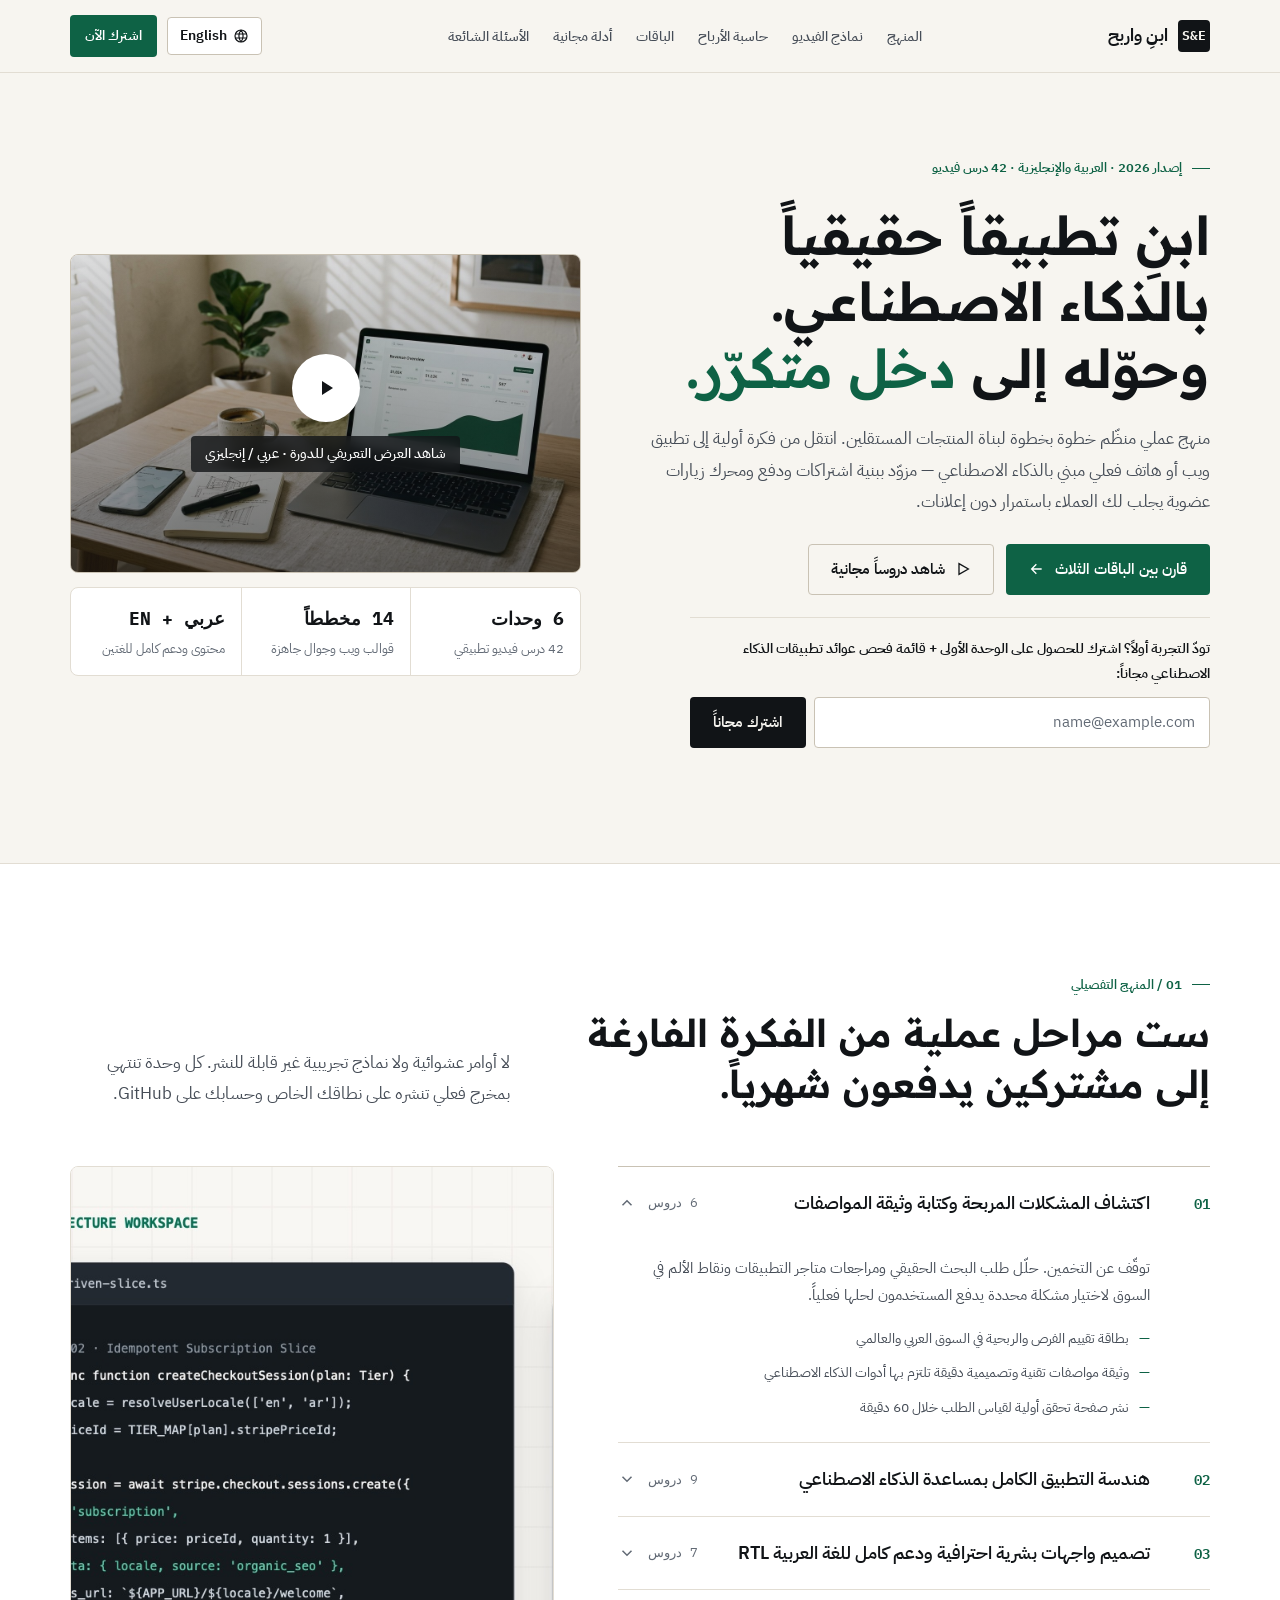
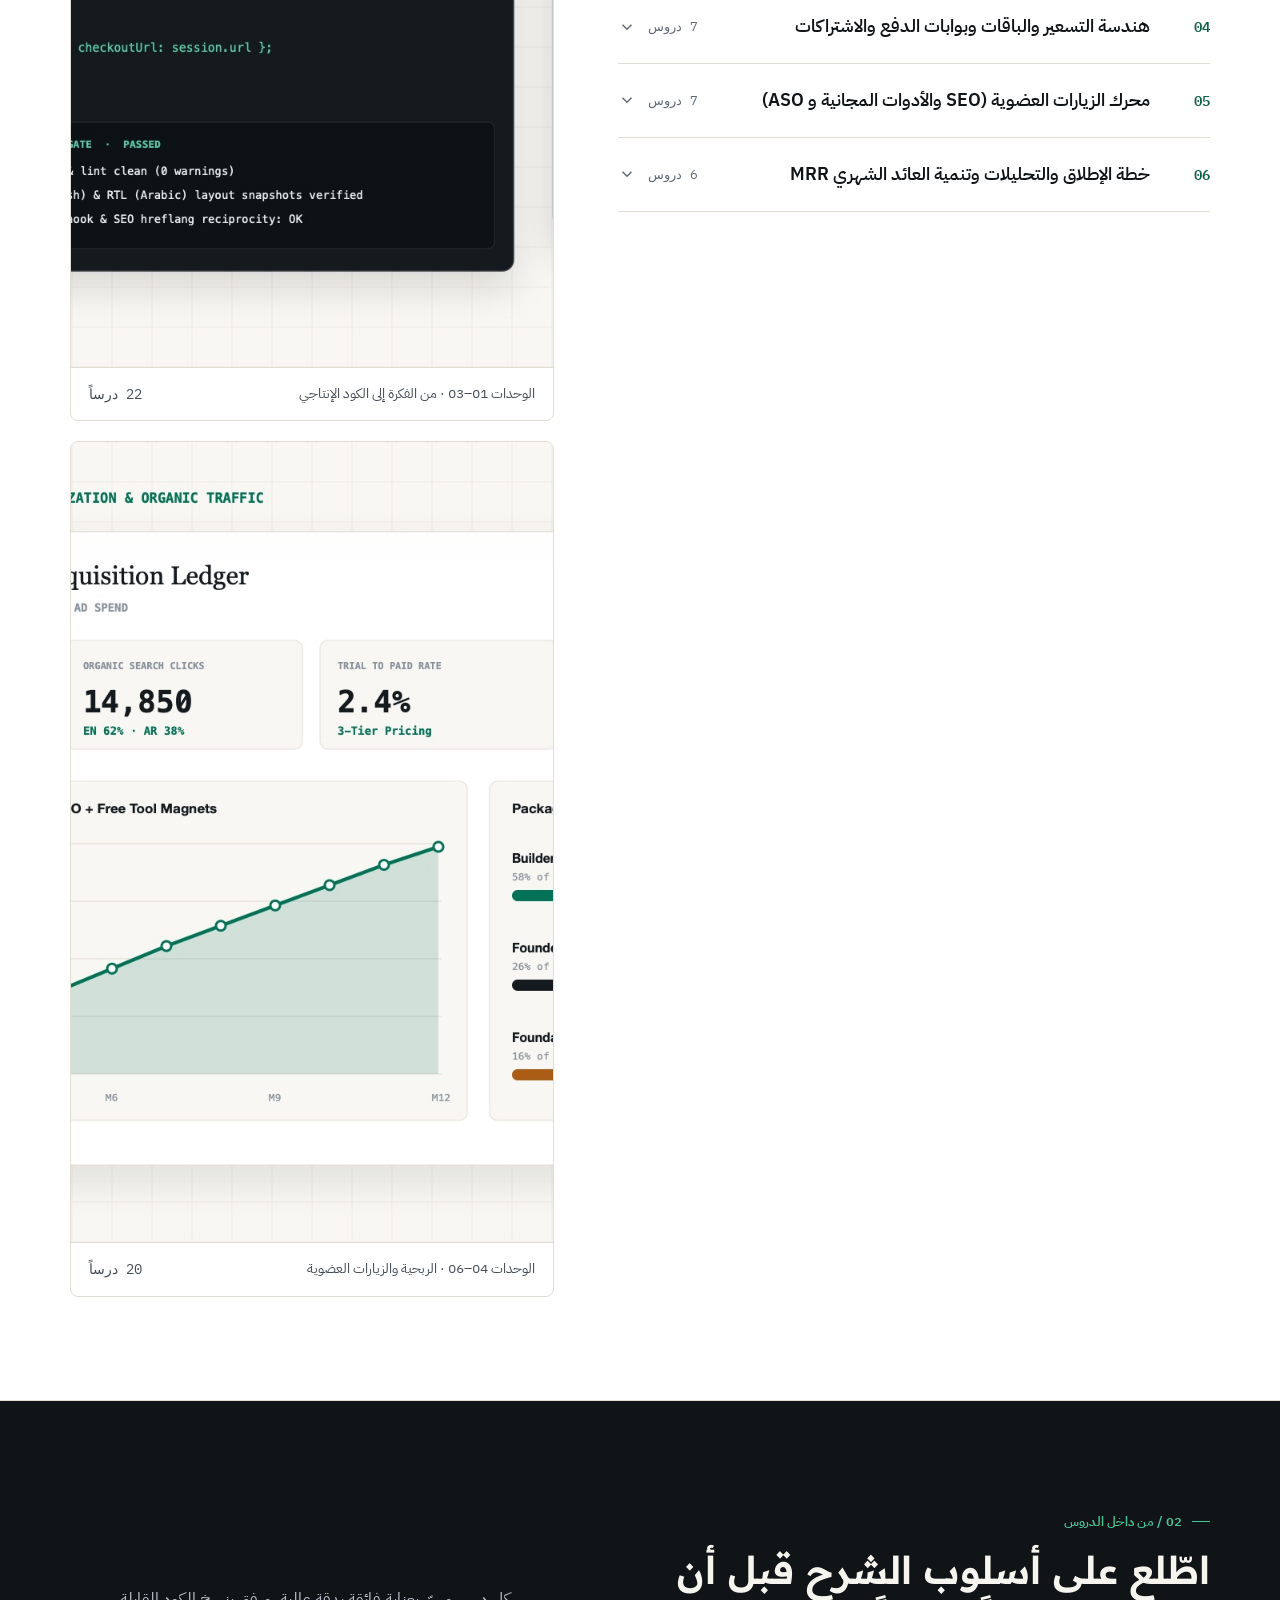
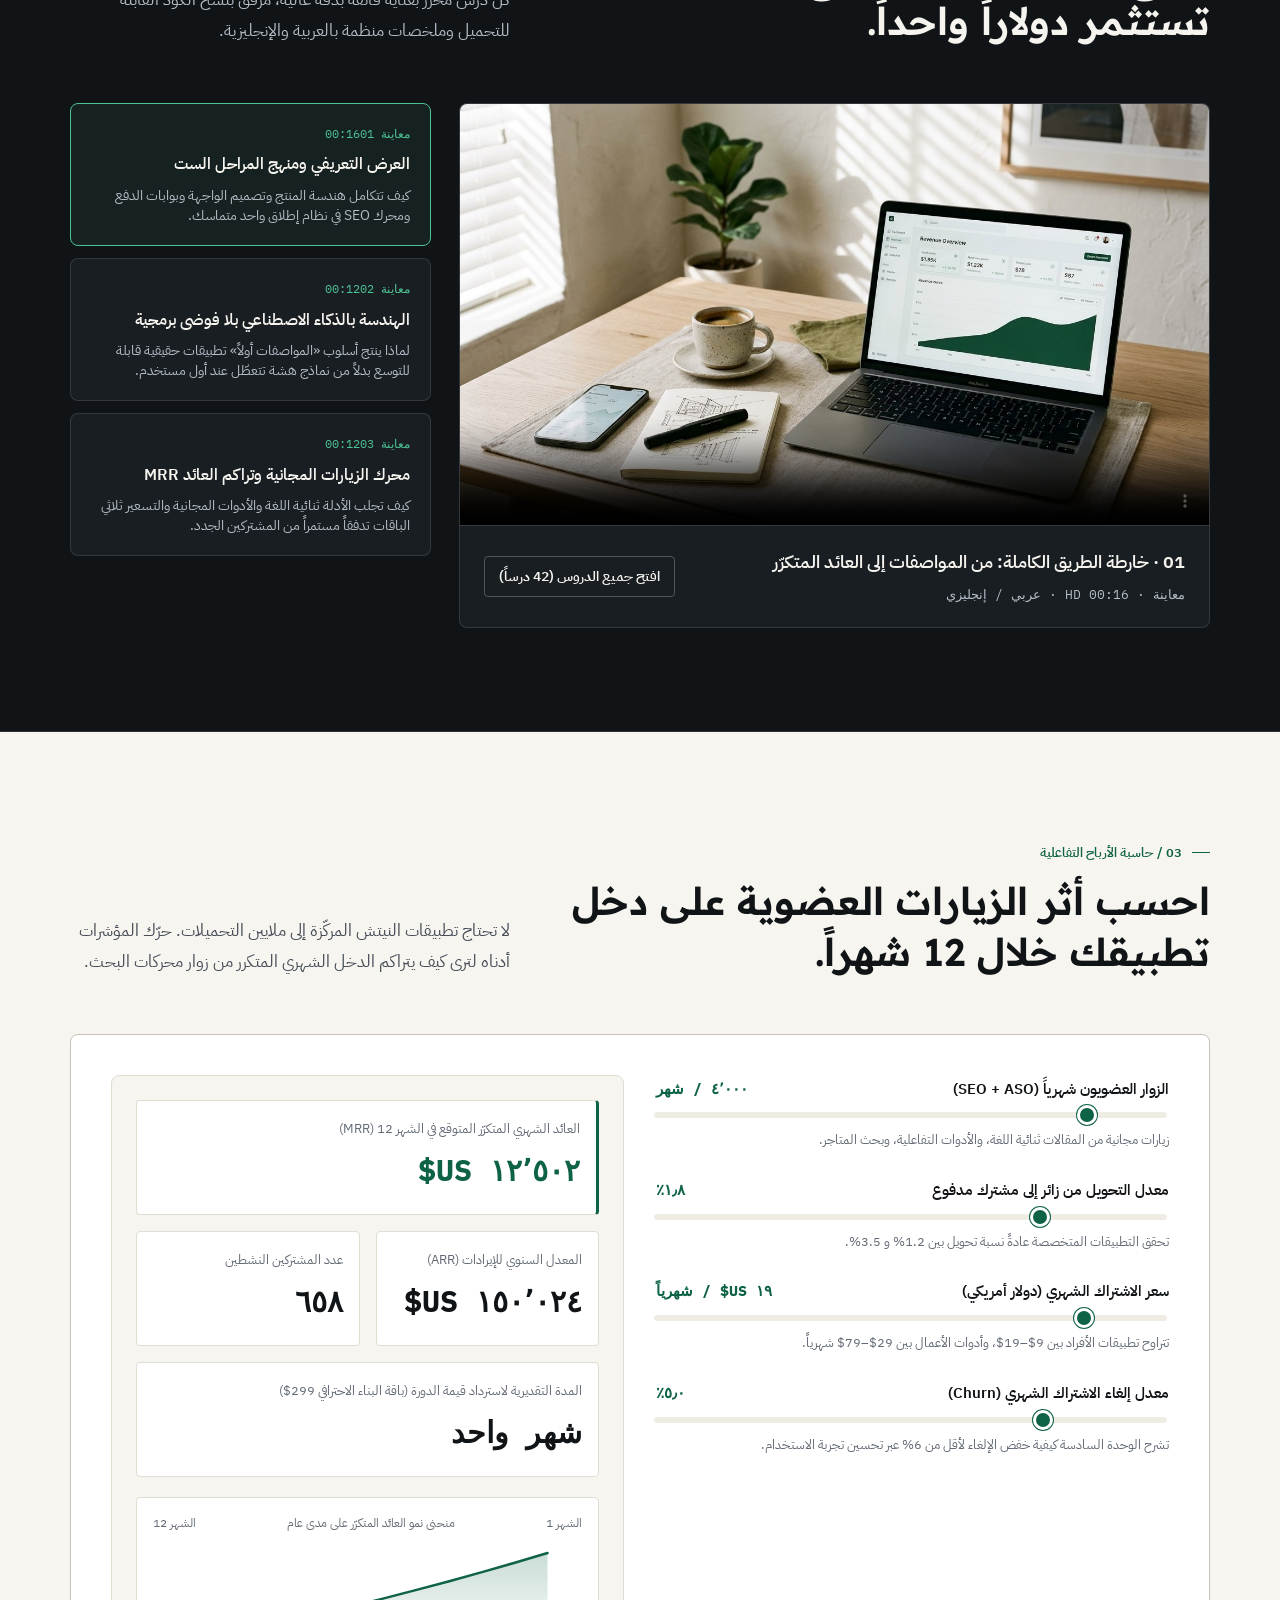
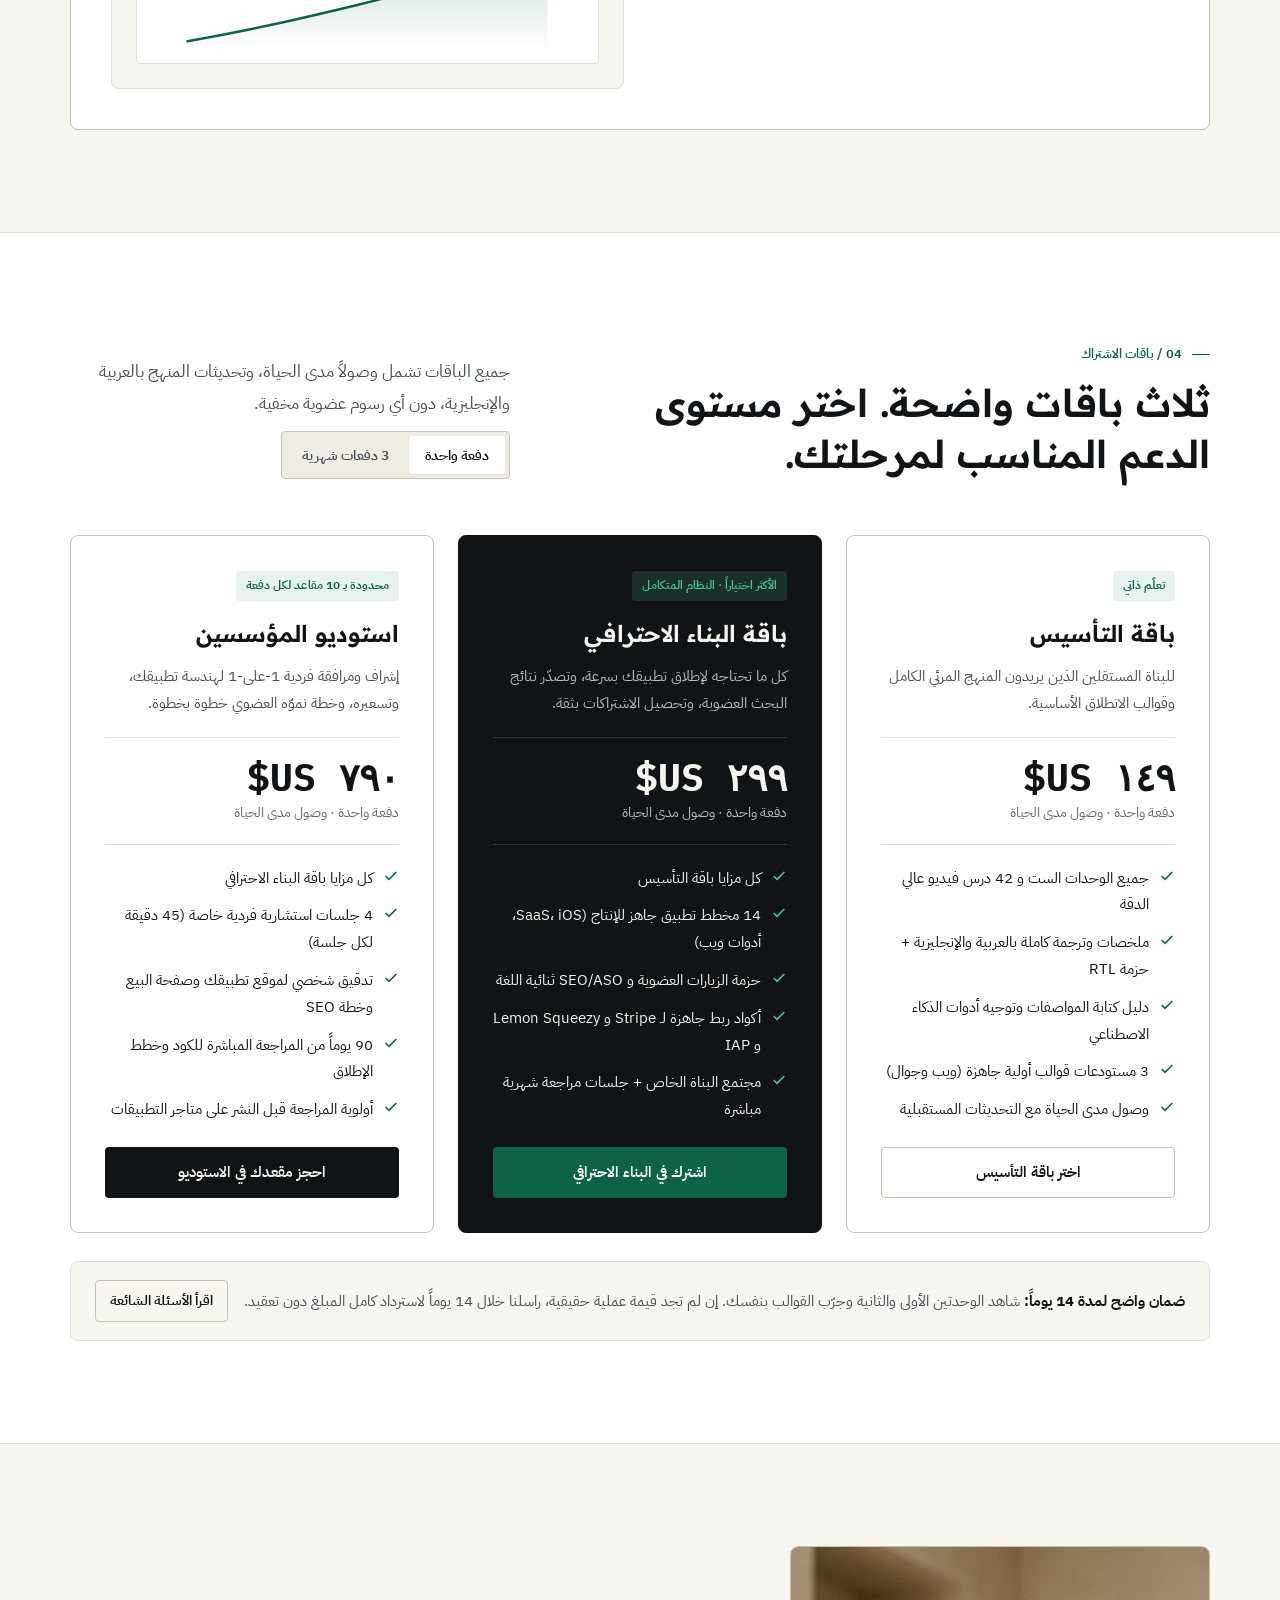
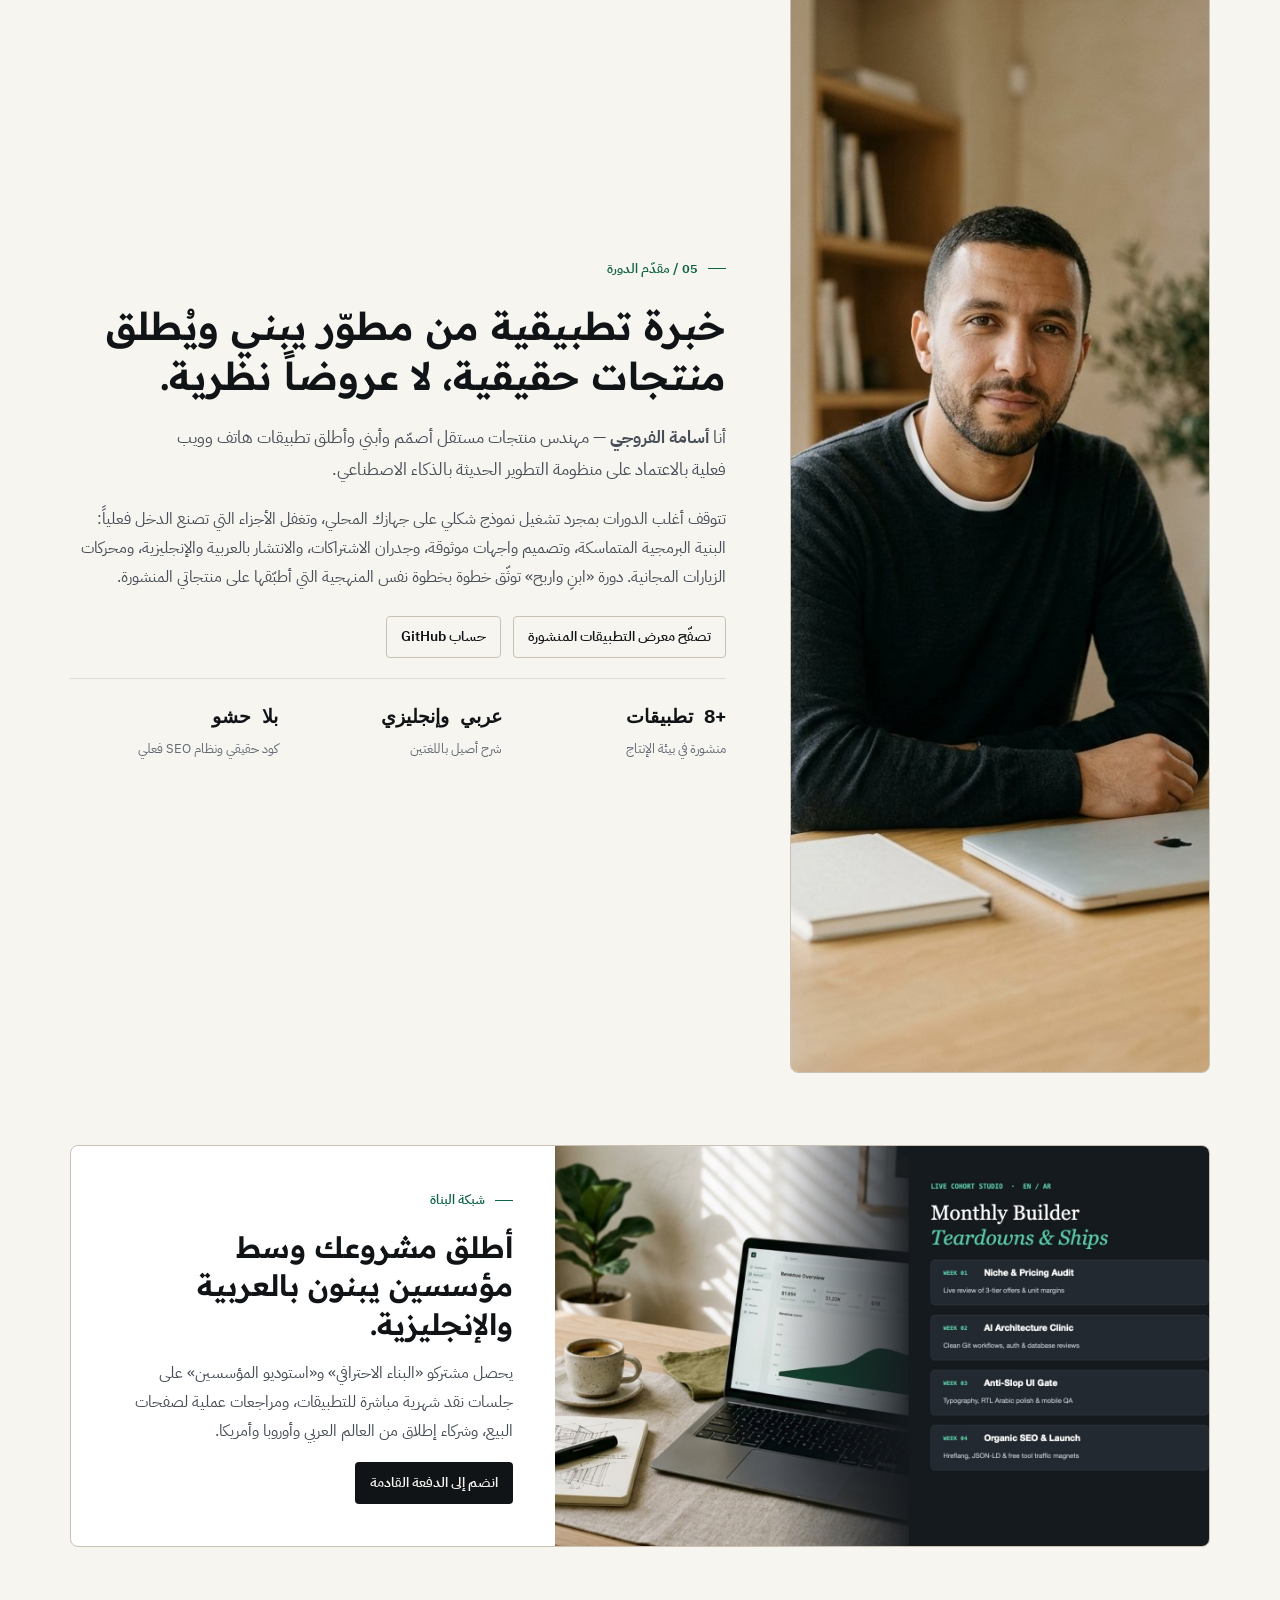
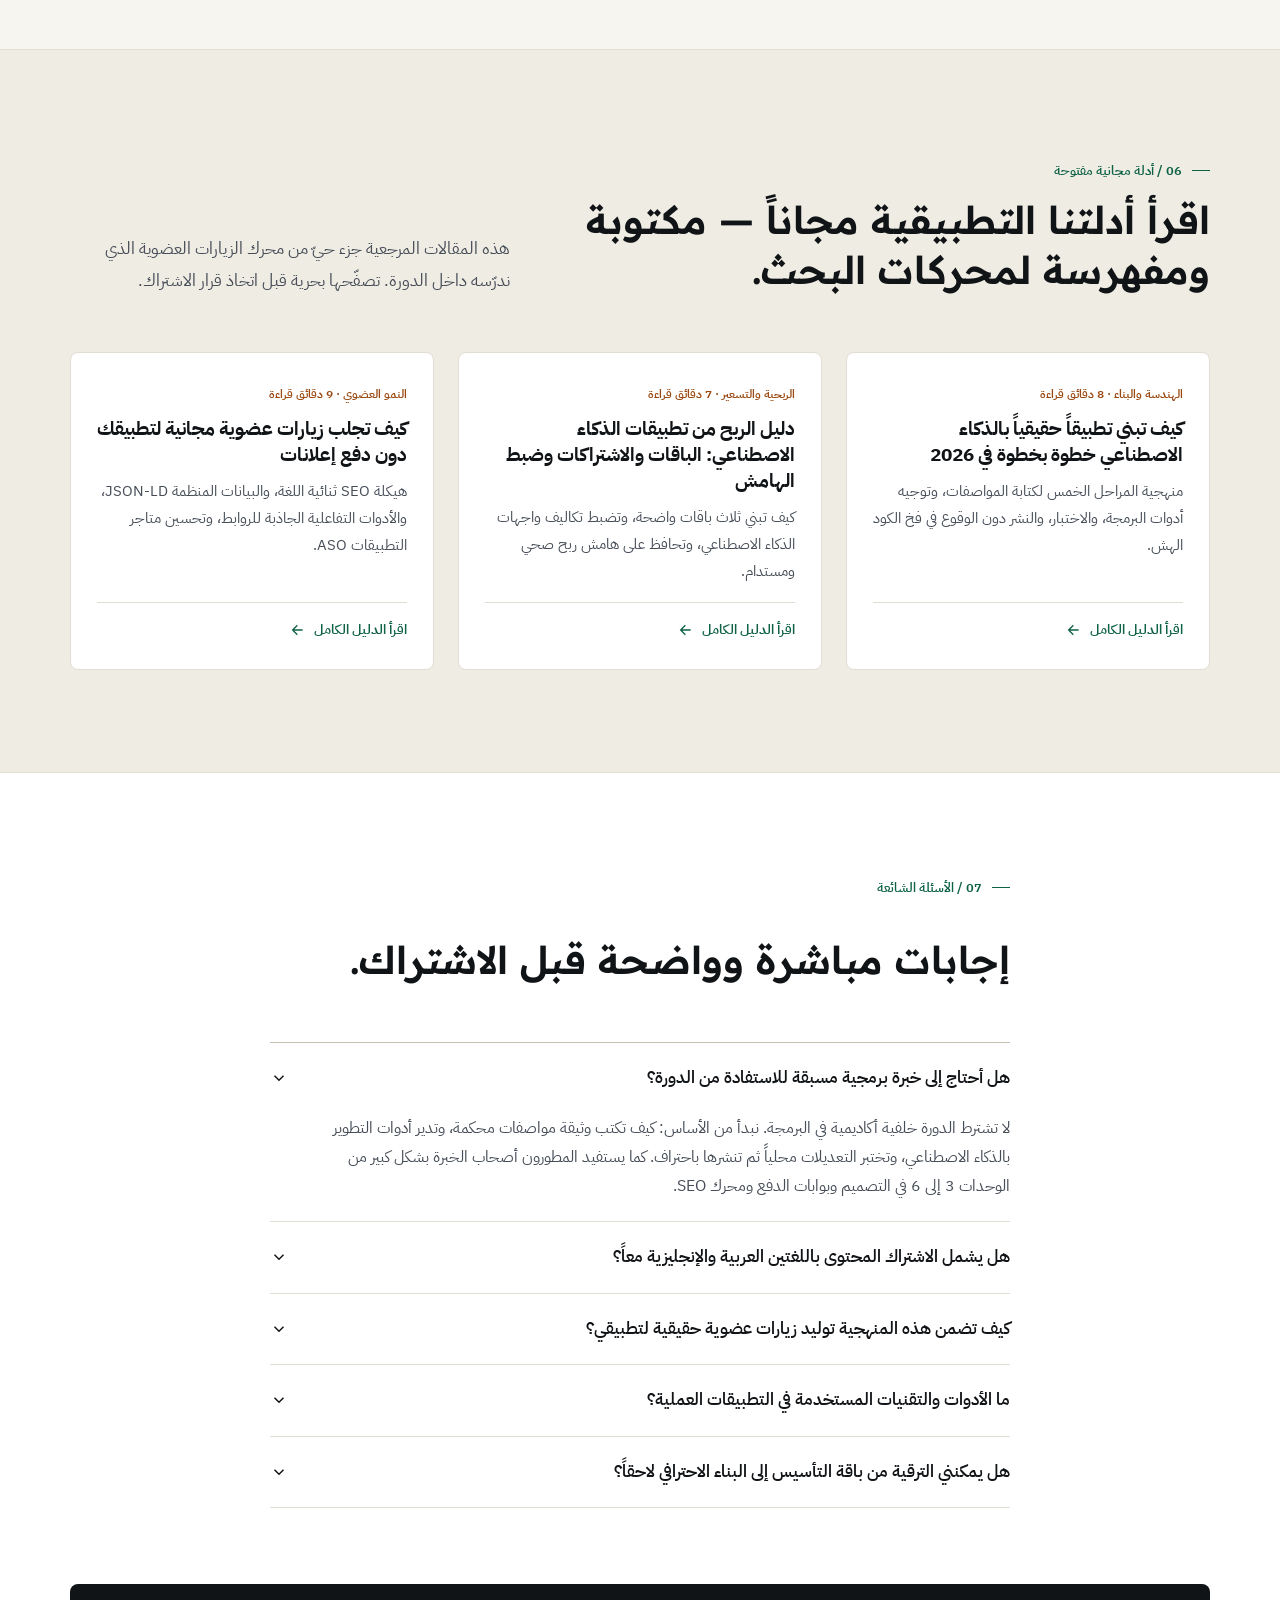
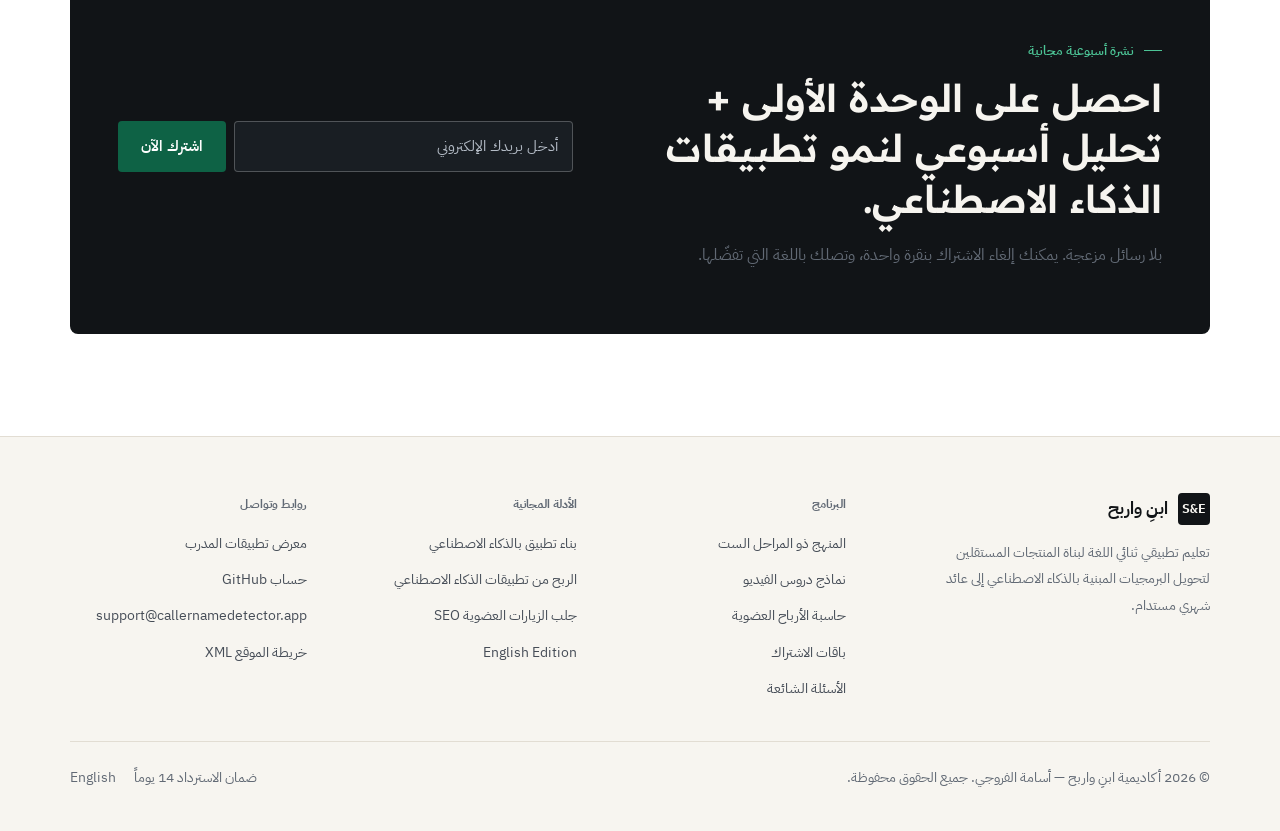
==== commit 41d9164c: "Sync exact video preview durations in UI and JSON-LD" ====
--- a/ar/index.html
+++ b/ar/index.html
@@ -98,7 +98,7 @@
         "description": "جولة سريعة داخل المنهج المكوّن من 6 مراحل لبناء تطبيق حقيقي بالذكاء الاصطناعي وتوليد زيارات عضوية وإيرادات متكررة.",
         "thumbnailUrl": "https://oussamaelfarrouji.github.io/ship-and-earn/assets/images/hero-studio.jpg",
         "uploadDate": "2026-11-19T00:00:00Z",
-        "duration": "PT18S",
+        "duration": "PT16S",
         "contentUrl": "https://oussamaelfarrouji.github.io/ship-and-earn/assets/videos/course-trailer.mp4"
       },
       {
@@ -436,7 +436,7 @@
             <div class="video-stage-meta">
               <div>
                 <div id="showcase-video-title" class="video-stage-title">01 · خارطة الطريق الكاملة: من المواصفات إلى العائد المتكرّر</div>
-                <div id="showcase-video-meta" class="muted mono-num" style="font-size: 0.82rem; margin-block-start: 4px;">معاينة · 00:18 HD · عربي / إنجليزي</div>
+                <div id="showcase-video-meta" class="muted mono-num" style="font-size: 0.82rem; margin-block-start: 4px;">معاينة · 00:16 HD · عربي / إنجليزي</div>
               </div>
               <a class="btn btn--outline-ink btn--sm" href="#packages">افتح جميع الدروس (42 درساً)</a>
             </div>
@@ -447,8 +447,8 @@
               data-video-src="../assets/videos/course-trailer.mp4"
               data-video-poster="../assets/images/hero-studio.jpg"
               data-video-title="01 · خارطة الطريق الكاملة: من المواصفات إلى العائد المتكرّر"
-              data-video-duration="00:18 HD">
-              <span class="chapter-top"><span>معاينة 01</span><span>00:18</span></span>
+              data-video-duration="00:16 HD">
+              <span class="chapter-top"><span>معاينة 01</span><span>00:16</span></span>
               <span class="chapter-title">العرض التعريفي ومنهج المراحل الست</span>
               <span class="chapter-desc">كيف تتكامل هندسة المنتج وتصميم الواجهة وبوابات الدفع ومحرك SEO في نظام إطلاق واحد متماسك.</span>
             </button>
@@ -457,8 +457,8 @@
               data-video-src="../assets/videos/lesson-ai-architecture.mp4"
               data-video-poster="../assets/images/module-build.jpg"
               data-video-title="02 · سير العمل الهندسي: بناء كود إنتاجي نظيف بالذكاء الاصطناعي"
-              data-video-duration="00:15 HD">
-              <span class="chapter-top"><span>معاينة 02</span><span>00:15</span></span>
+              data-video-duration="00:12 HD">
+              <span class="chapter-top"><span>معاينة 02</span><span>00:12</span></span>
               <span class="chapter-title">الهندسة بالذكاء الاصطناعي بلا فوضى برمجية</span>
               <span class="chapter-desc">لماذا ينتج أسلوب «المواصفات أولاً» تطبيقات حقيقية قابلة للتوسع بدلاً من نماذج هشة تتعطّل عند أول مستخدم.</span>
             </button>
@@ -467,8 +467,8 @@
               data-video-src="../assets/videos/lesson-revenue-seo.mp4"
               data-video-poster="../assets/images/module-revenue.jpg"
               data-video-title="03 · آلية الزيارات العضوية ومضاعفة عوائد الاشتراكات"
-              data-video-duration="00:15 HD">
-              <span class="chapter-top"><span>معاينة 03</span><span>00:15</span></span>
+              data-video-duration="00:12 HD">
+              <span class="chapter-top"><span>معاينة 03</span><span>00:12</span></span>
               <span class="chapter-title">محرك الزيارات المجانية وتراكم العائد MRR</span>
               <span class="chapter-desc">كيف تجلب الأدلة ثنائية اللغة والأدوات المجانية والتسعير ثلاثي الباقات تدفقاً مستمراً من المشتركين الجدد.</span>
             </button>
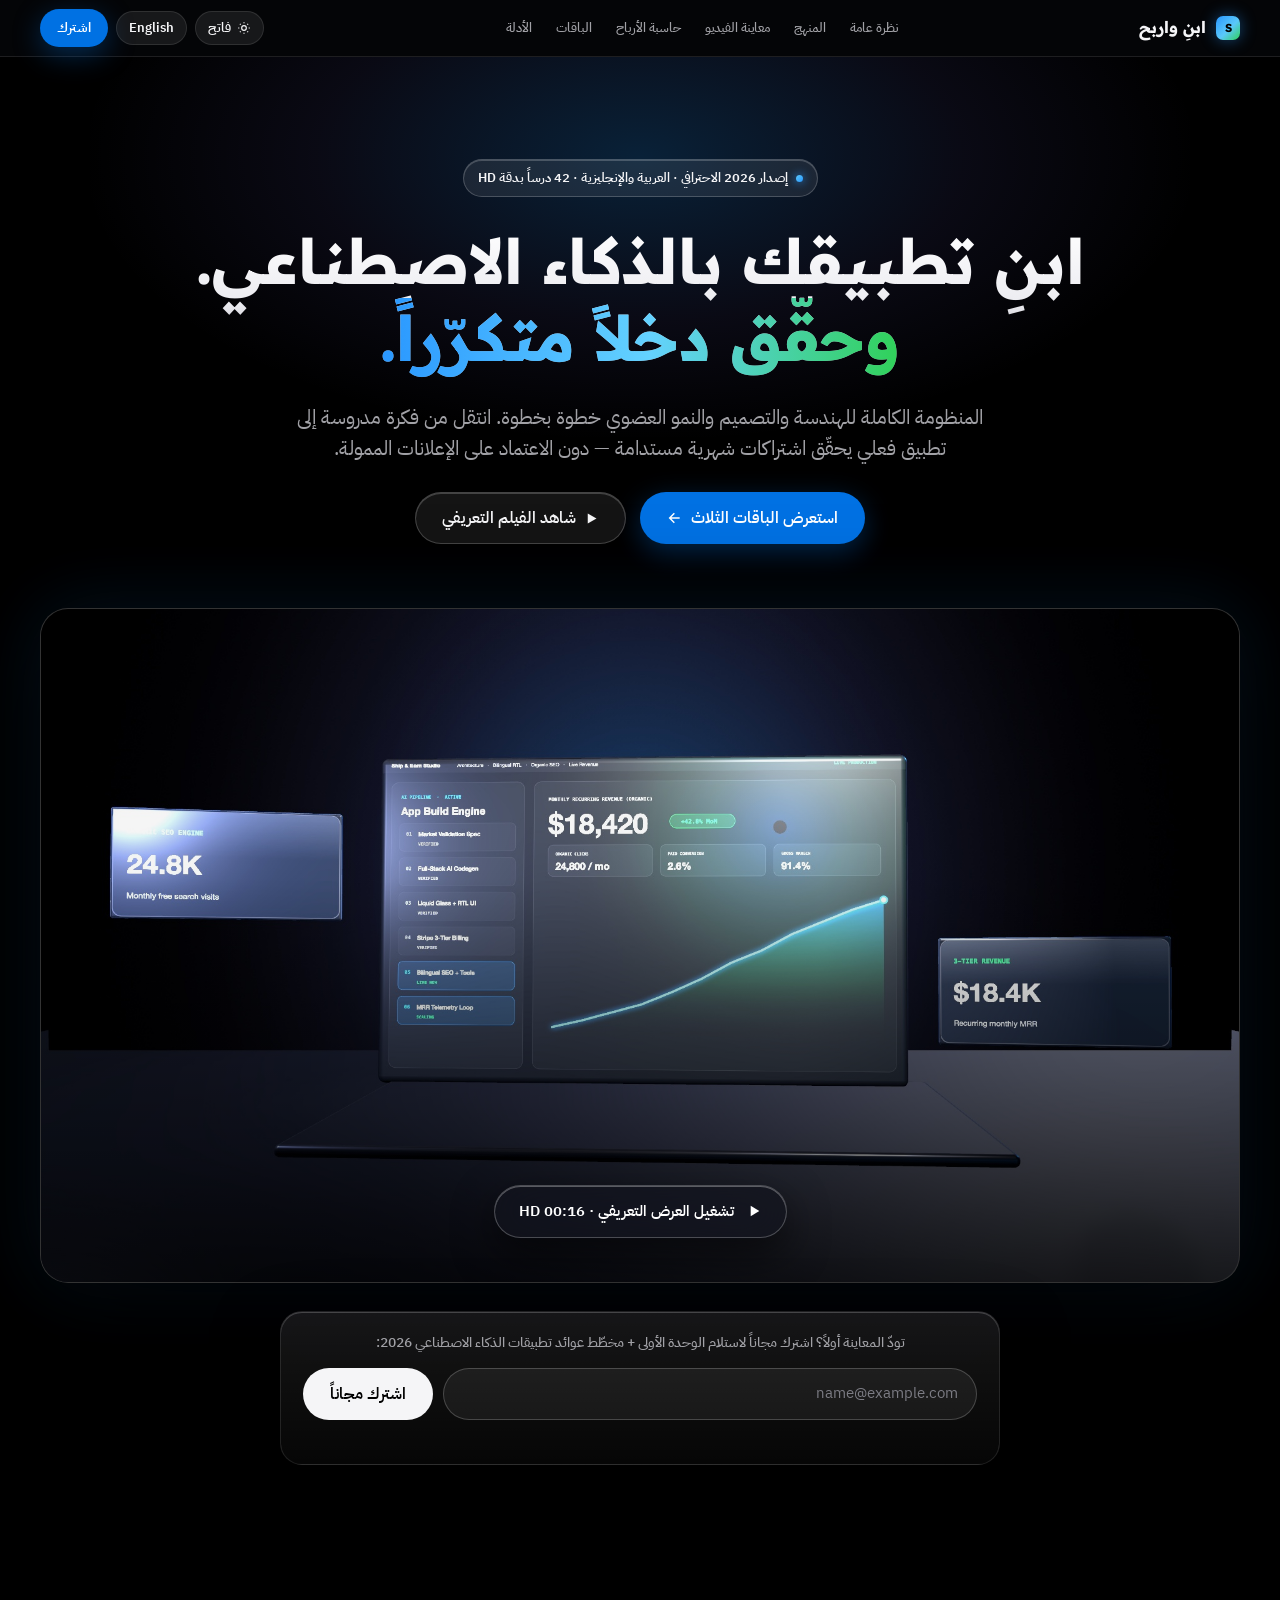
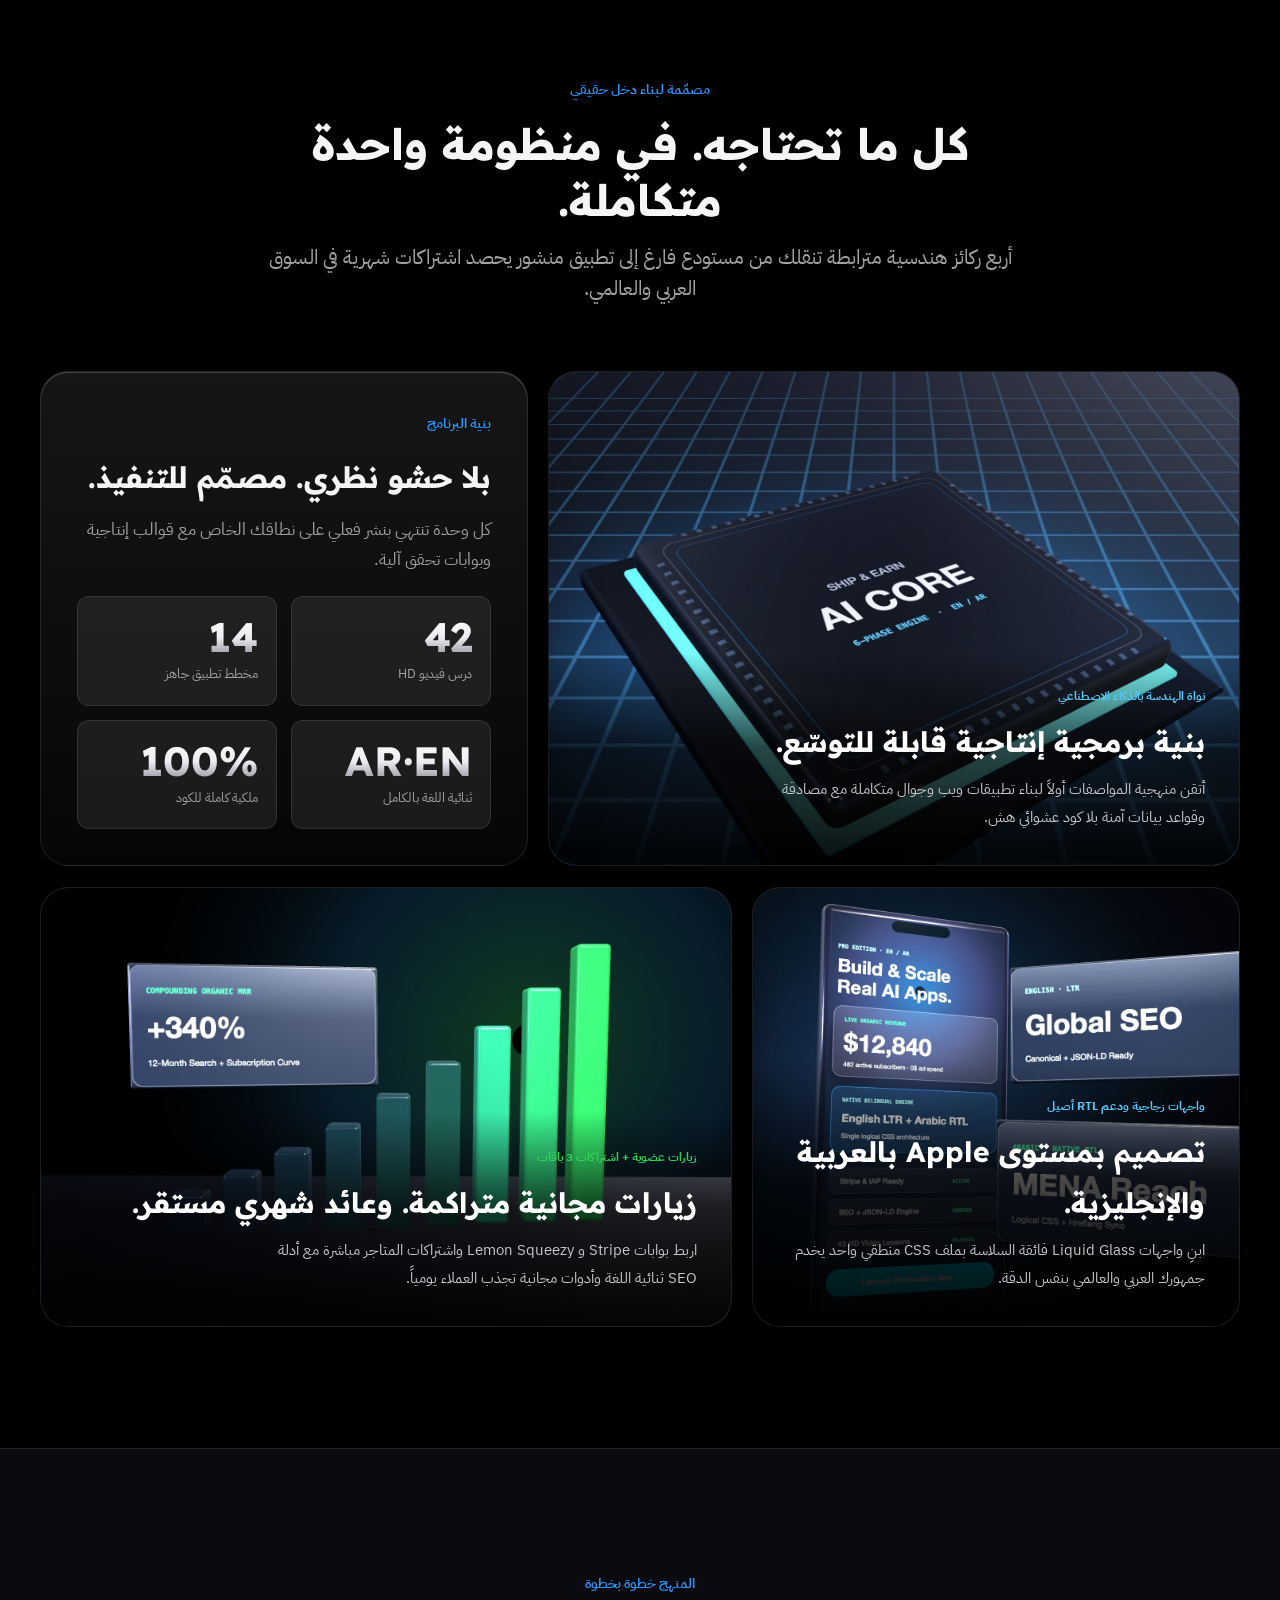
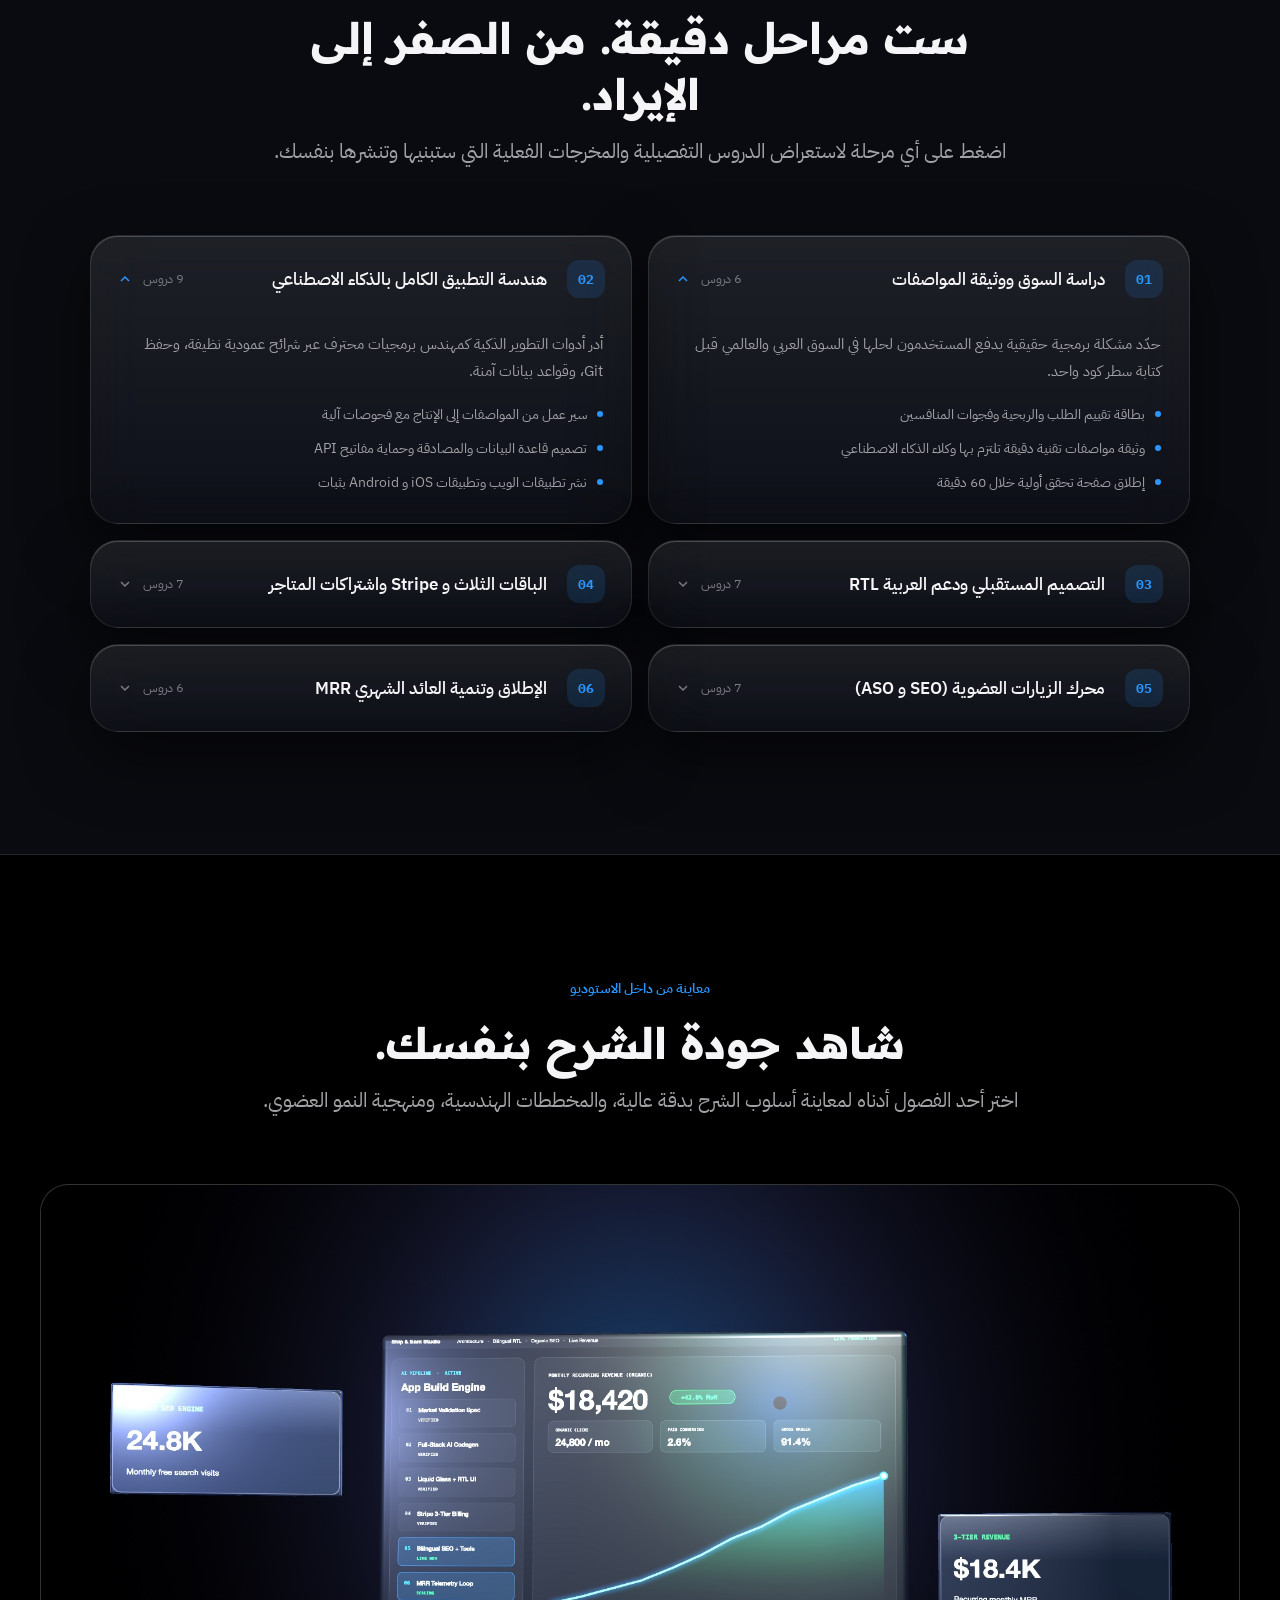
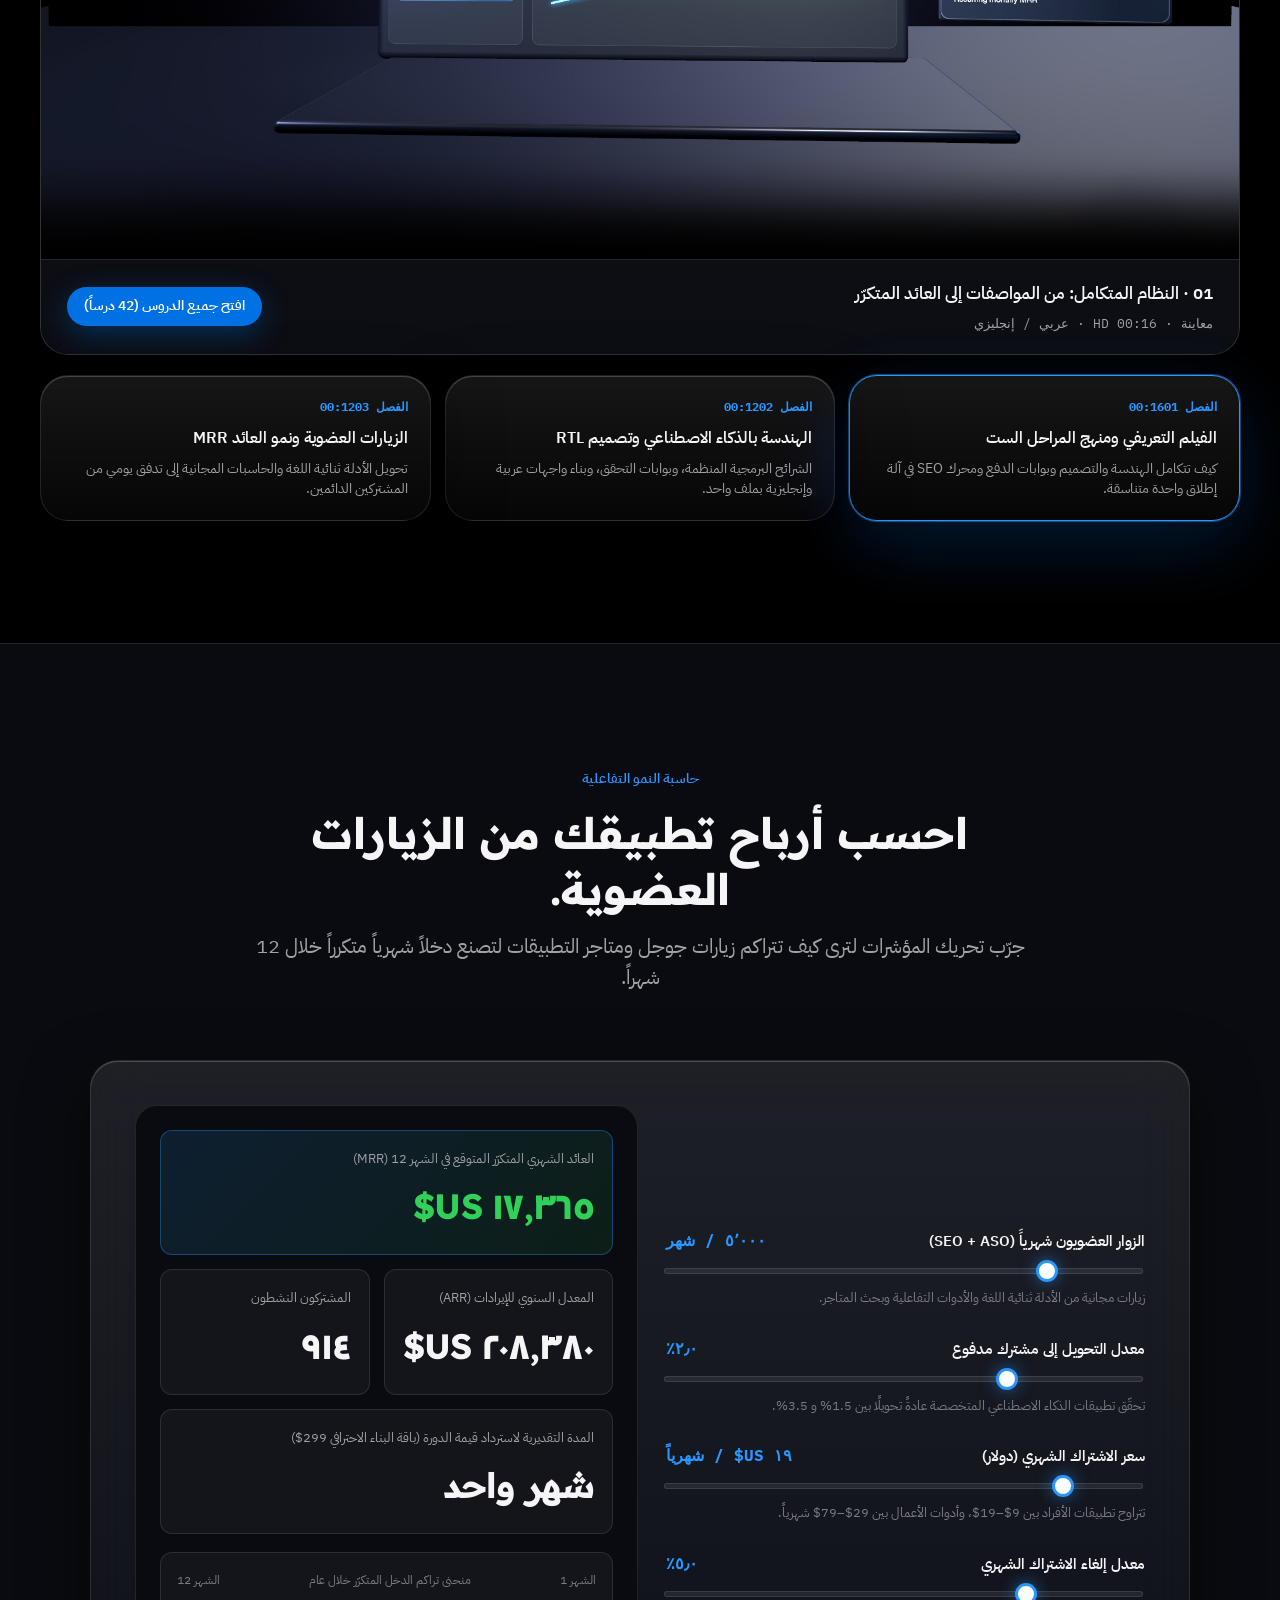
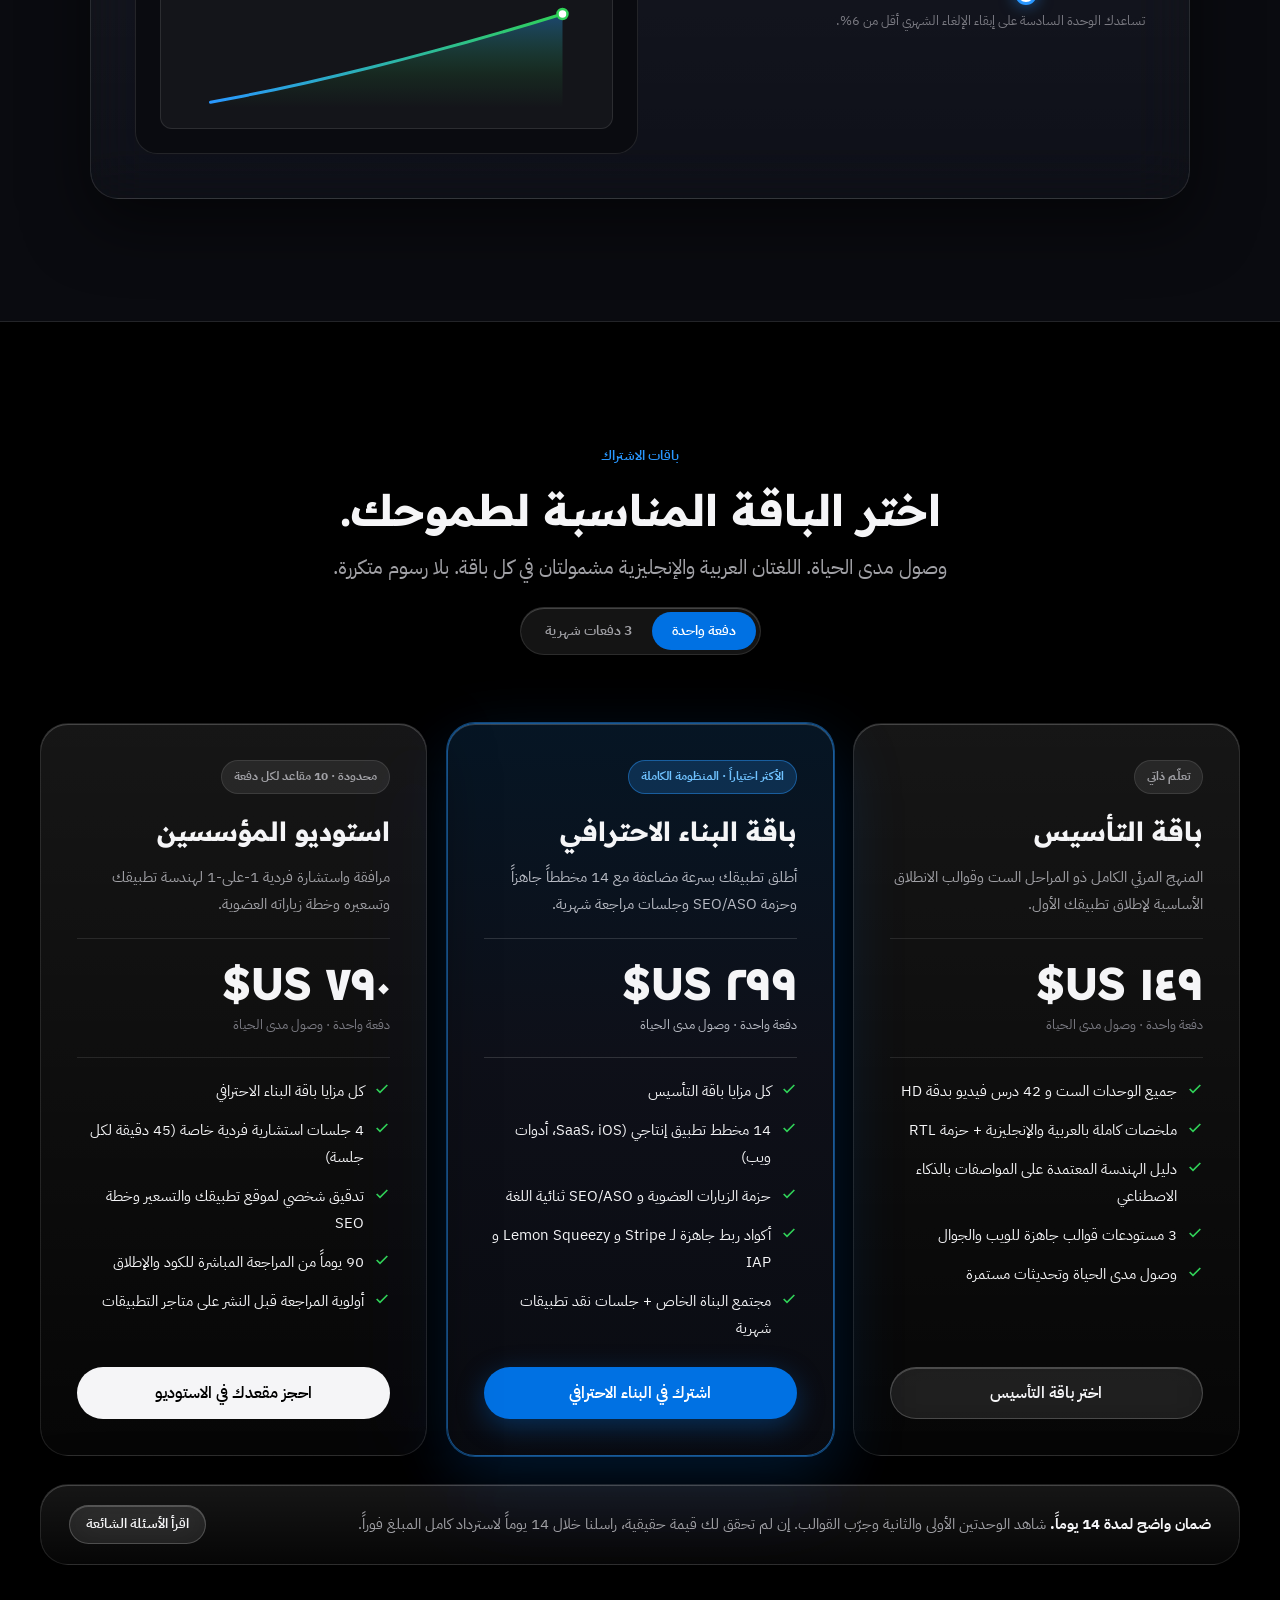
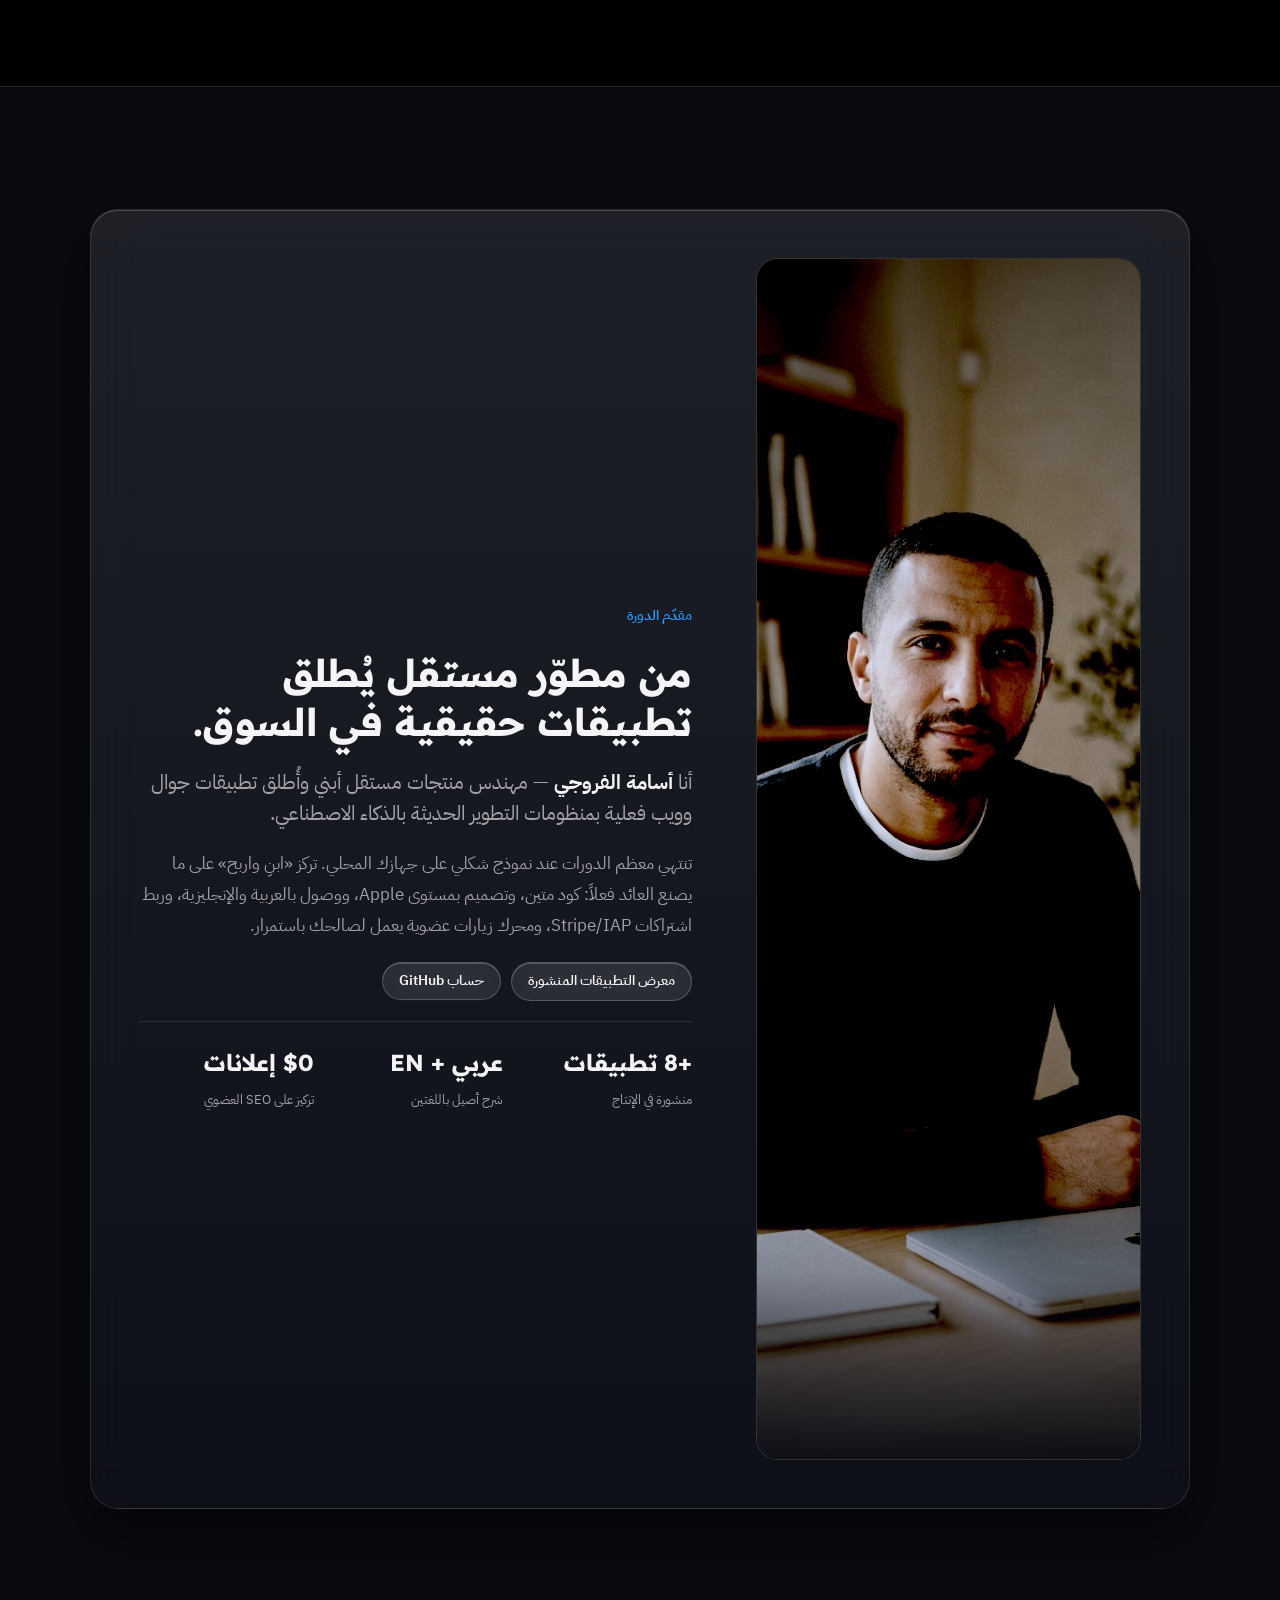
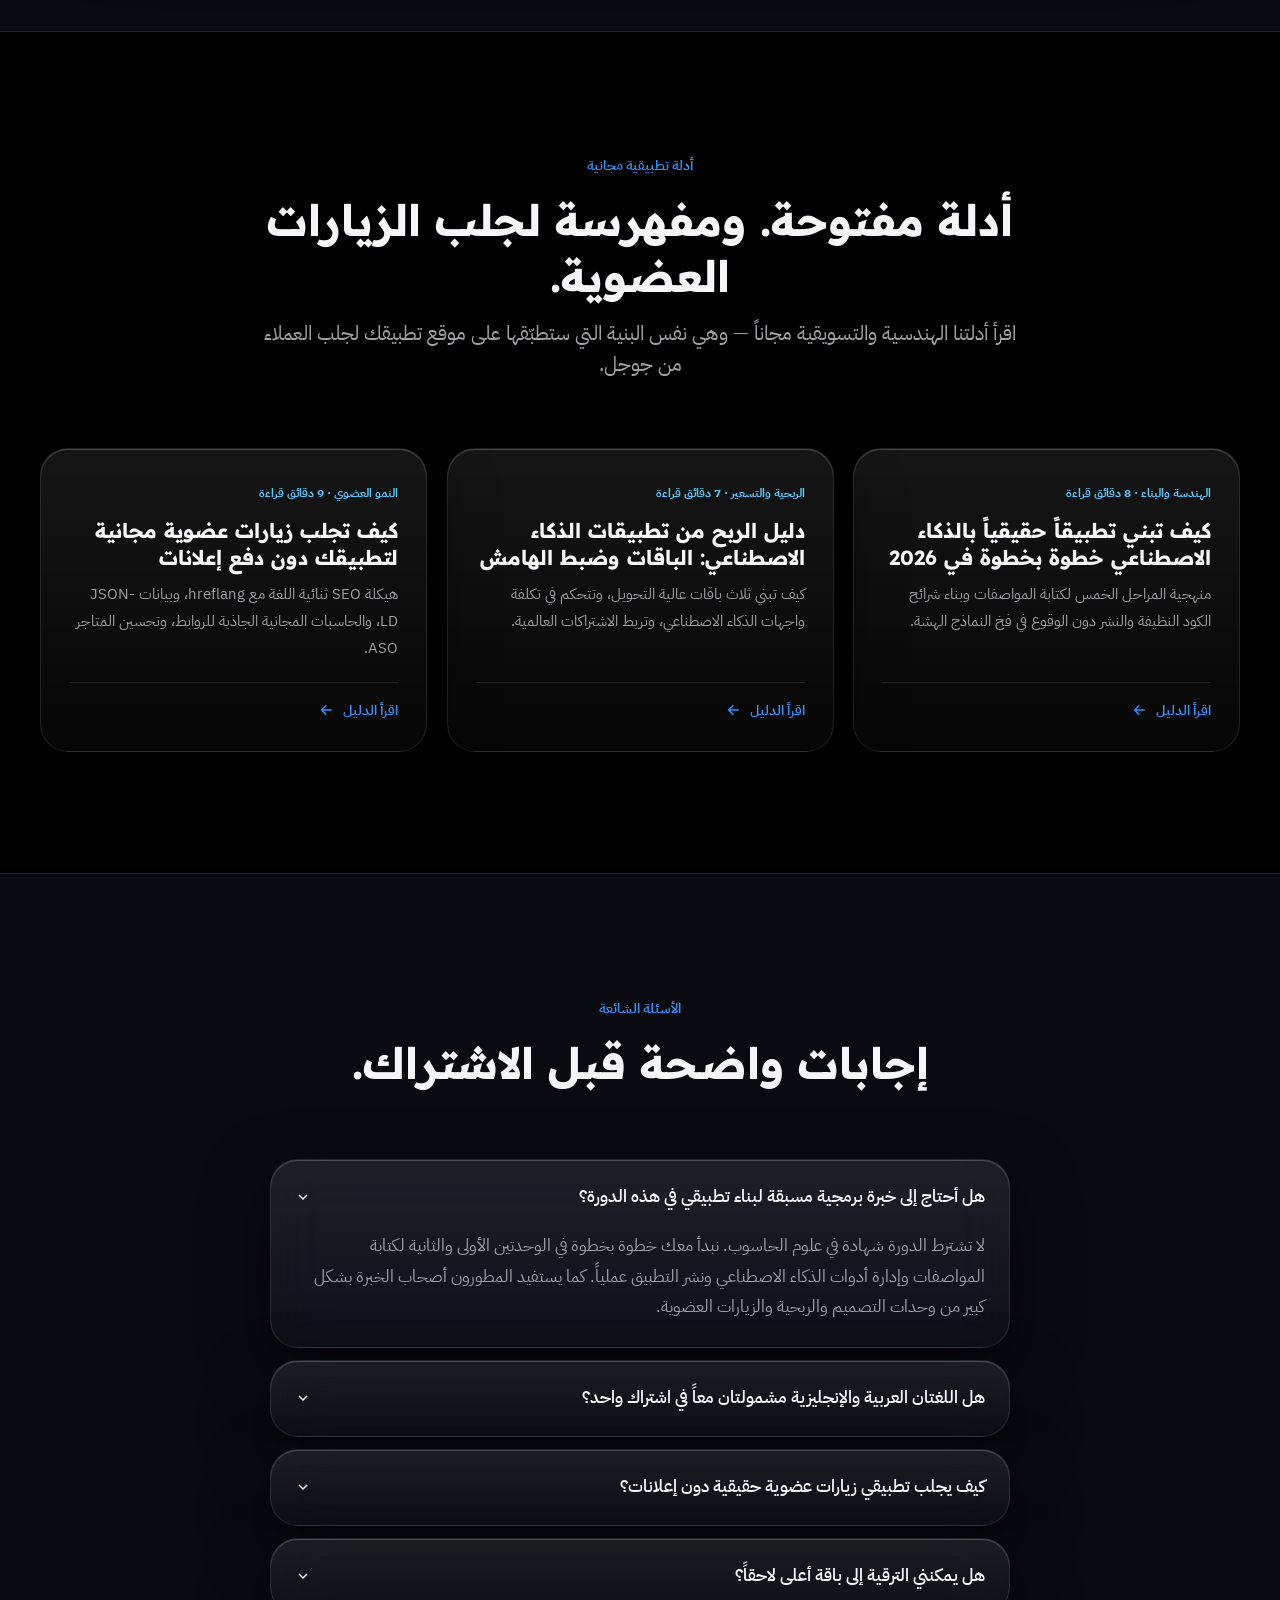
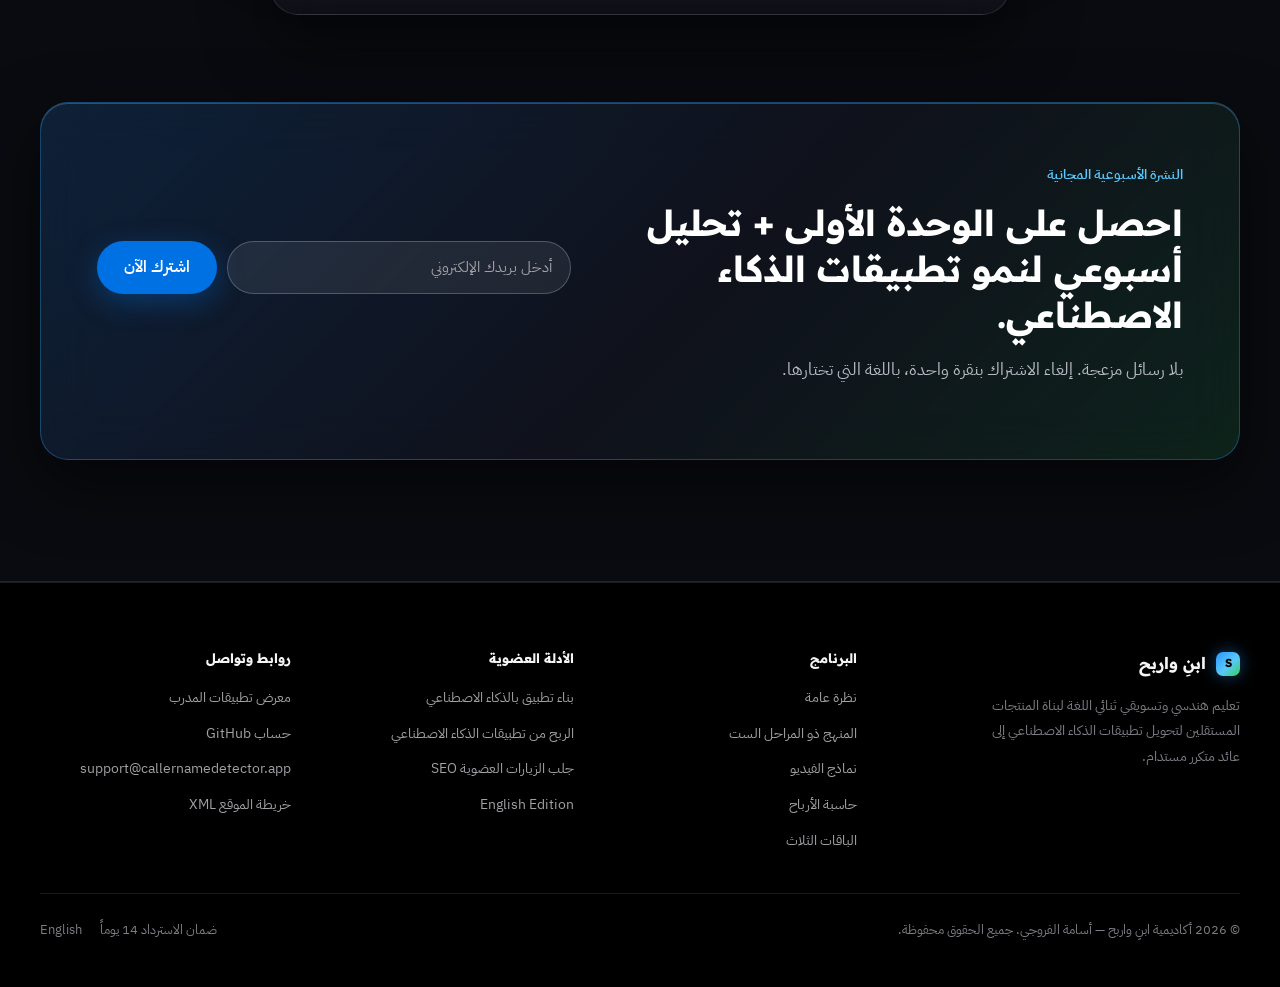
==== commit 84c7b9c7: "Redesign into Apple Futuristic visionOS Liquid Glass system with 3D Metal renders" ====
--- a/ar/index.html
+++ b/ar/index.html
@@ -8,7 +8,7 @@
   <meta name="keywords" content="بناء تطبيق بالذكاء الاصطناعي, دورة بناء تطبيقات, الربح من التطبيقات, تحقيق الدخل من الذكاء الاصطناعي, زيارات عضوية SEO, تسويق التطبيقات, دورة عربية إنجليزية">
   <meta name="author" content="أسامة الفروجي">
   <meta name="robots" content="index, follow, max-image-preview:large">
-  <meta name="theme-color" content="#F7F5F0">
+  <meta name="theme-color" content="#000000">
 
   <link rel="canonical" href="https://oussamaelfarrouji.github.io/ship-and-earn/ar/">
   <link rel="alternate" hreflang="ar" href="https://oussamaelfarrouji.github.io/ship-and-earn/ar/">
@@ -19,24 +19,24 @@
   <!-- Open Graph & Social Cards -->
   <meta property="og:type" content="website">
   <meta property="og:site_name" content="أكاديمية ابنِ واربح — Ship &amp; Earn">
-  <meta property="og:title" content="ابنِ واربح — دورة بناء تطبيق بالذكاء الاصطناعي وتحقيق الدخل خطوة بخطوة">
-  <meta property="og:description" content="6 وحدات منظّمة، 42 درس فيديو تطبيقي، 14 مخطّط تطبيق جاهز للإنتاج، ومحرك زيارات عضوية متكامل بالعربية والإنجليزية.">
+  <meta property="og:title" content="ابنِ واربح — ابنِ تطبيقك بالذكاء الاصطناعي وحقّق دخلاً متكرّراً">
+  <meta property="og:description" content="6 مراحل، 42 درس فيديو بدقة عالية، 14 مخطّط تطبيق جاهز للإنتاج، ومحرك زيارات عضوية ثنائي اللغة.">
   <meta property="og:url" content="https://oussamaelfarrouji.github.io/ship-and-earn/ar/">
-  <meta property="og:image" content="https://oussamaelfarrouji.github.io/ship-and-earn/assets/images/hero-studio.jpg">
+  <meta property="og:image" content="https://oussamaelfarrouji.github.io/ship-and-earn/assets/images/hero-apple-keynote.jpg">
   <meta property="og:locale" content="ar_AR">
   <meta property="og:locale:alternate" content="en_US">
   <meta name="twitter:card" content="summary_large_image">
-  <meta name="twitter:title" content="ابنِ واربح — ابنِ تطبيقك بالذكاء الاصطناعي وحوّله إلى دخل متكرّر">
-  <meta name="twitter:description" content="من الفكرة المدروسة إلى تطبيق فعلي وزيارات مجانية من محركات البحث وعائد اشتراكات متكرر. متاحة بالكامل بالعربية والإنجليزية.">
-  <meta name="twitter:image" content="https://oussamaelfarrouji.github.io/ship-and-earn/assets/images/hero-studio.jpg">
-
-  <!-- Arabic Editorial Typography -->
+  <meta name="twitter:title" content="ابنِ واربح — دورة بناء تطبيق بالذكاء الاصطناعي وتحقيق الدخل خطوة بخطوة">
+  <meta name="twitter:description" content="من الفكرة المدروسة إلى تطبيق فعلي وزيارات مجانية من محركات البحث وعائد اشتراكات متكرر. متاحة بالعربية والإنجليزية.">
+  <meta name="twitter:image" content="https://oussamaelfarrouji.github.io/ship-and-earn/assets/images/hero-apple-keynote.jpg">
+
+  <!-- Crisp Modern Arabic Display Typography -->
   <link rel="preconnect" href="https://fonts.googleapis.com">
   <link rel="preconnect" href="https://fonts.gstatic.com" crossorigin>
   <link href="https://fonts.googleapis.com/css2?family=IBM+Plex+Mono:wght@500;600;700&family=IBM+Plex+Sans+Arabic:wght@400;500;600;700&family=Readex+Pro:wght@500;600;700&display=swap" rel="stylesheet">
   <link rel="stylesheet" href="../assets/css/styles.css">
 
-  <!-- Structured Data (Course, Offers, VideoObject, FAQPage) -->
+  <!-- Structured Data -->
   <script type="application/ld+json">
   {
     "@context": "https://schema.org",
@@ -56,7 +56,7 @@
         "@type": "Course",
         "@id": "https://oussamaelfarrouji.github.io/ship-and-earn/ar/#course",
         "name": "ابنِ واربح: دورة بناء تطبيق بالذكاء الاصطناعي وتحقيق الدخل خطوة بخطوة",
-        "description": "برنامج عملي متكامل يغطي دراسة السوق، وهندسة التطبيقات بمساعدة الذكاء الاصطناعي، وتصميم واجهات احترافية بالعربية والإنجليزية، وربط الدفع والاشتراكات، وجلب الزيارات العضوية من محركات البحث.",
+        "description": "برنامج عملي متكامل يغطي دراسة السوق، وهندسة التطبيقات بالذكاء الاصطناعي، وتصميم واجهات احترافية بالعربية والإنجليزية، وربط الدفع والاشتراكات، وجلب الزيارات العضوية من محركات البحث.",
         "provider": { "@id": "https://oussamaelfarrouji.github.io/ship-and-earn/#organization" },
         "inLanguage": ["ar", "en"],
         "educationalLevel": "مبتدئ إلى متوسط",
@@ -66,37 +66,16 @@
           "courseWorkload": "PT28H"
         },
         "offers": [
-          {
-            "@type": "Offer",
-            "name": "باقة التأسيس",
-            "price": "149",
-            "priceCurrency": "USD",
-            "availability": "https://schema.org/InStock",
-            "url": "https://oussamaelfarrouji.github.io/ship-and-earn/ar/#packages"
-          },
-          {
-            "@type": "Offer",
-            "name": "باقة البناء الاحترافي",
-            "price": "299",
-            "priceCurrency": "USD",
-            "availability": "https://schema.org/InStock",
-            "url": "https://oussamaelfarrouji.github.io/ship-and-earn/ar/#packages"
-          },
-          {
-            "@type": "Offer",
-            "name": "باقة استوديو المؤسسين",
-            "price": "790",
-            "priceCurrency": "USD",
-            "availability": "https://schema.org/LimitedAvailability",
-            "url": "https://oussamaelfarrouji.github.io/ship-and-earn/ar/#packages"
-          }
+          { "@type": "Offer", "name": "باقة التأسيس", "price": "149", "priceCurrency": "USD", "availability": "https://schema.org/InStock", "url": "https://oussamaelfarrouji.github.io/ship-and-earn/ar/#packages" },
+          { "@type": "Offer", "name": "باقة البناء الاحترافي", "price": "299", "priceCurrency": "USD", "availability": "https://schema.org/InStock", "url": "https://oussamaelfarrouji.github.io/ship-and-earn/ar/#packages" },
+          { "@type": "Offer", "name": "استوديو المؤسسين", "price": "790", "priceCurrency": "USD", "availability": "https://schema.org/LimitedAvailability", "url": "https://oussamaelfarrouji.github.io/ship-and-earn/ar/#packages" }
         ]
       },
       {
         "@type": "VideoObject",
-        "name": "العرض التعريفي لدورة ابنِ واربح — من الفكرة إلى تطبيق مدرّ للدخل",
+        "name": "العرض التعريفي لدورة ابنِ واربح — من المواصفات إلى تطبيق مدرّ للدخل",
         "description": "جولة سريعة داخل المنهج المكوّن من 6 مراحل لبناء تطبيق حقيقي بالذكاء الاصطناعي وتوليد زيارات عضوية وإيرادات متكررة.",
-        "thumbnailUrl": "https://oussamaelfarrouji.github.io/ship-and-earn/assets/images/hero-studio.jpg",
+        "thumbnailUrl": "https://oussamaelfarrouji.github.io/ship-and-earn/assets/images/hero-apple-keynote.jpg",
         "uploadDate": "2026-11-19T00:00:00Z",
         "duration": "PT16S",
         "contentUrl": "https://oussamaelfarrouji.github.io/ship-and-earn/assets/videos/course-trailer.mp4"
@@ -107,26 +86,17 @@
           {
             "@type": "Question",
             "name": "هل أحتاج إلى خبرة برمجية مسبقة لبناء تطبيق بالذكاء الاصطناعي في هذه الدورة؟",
-            "acceptedAnswer": {
-              "@type": "Answer",
-              "text": "لا تحتاج إلى شهادة في علوم الحاسوب. نبدأ معك من الصفر في الوحدتين الأولى والثانية لإعداد بيئة التطوير بالذكاء الاصطناعي، وفهم بنية الكود، ونشر تطبيق ويب أو هاتف فعلي خطوة بخطوة."
-            }
+            "acceptedAnswer": { "@type": "Answer", "text": "لا تحتاج إلى شهادة في علوم الحاسوب. نبدأ معك من الصفر لإعداد بيئة التطوير بالذكاء الاصطناعي، وفهم بنية الكود، ونشر تطبيق ويب أو هاتف فعلي خطوة بخطوة." }
           },
           {
             "@type": "Question",
             "name": "هل الدورة متاحة بالكامل باللغتين العربية والإنجليزية؟",
-            "acceptedAnswer": {
-              "@type": "Answer",
-              "text": "نعم. كل درس مزوّد بملخصات وترجمة متزامنة بالعربية والإنجليزية، وقوالب واجهات تدعم RTL/LTR بشكل أصيل، ومجتمع مشترك للمطورين باللغتين."
-            }
+            "acceptedAnswer": { "@type": "Answer", "text": "نعم. اشتراك واحد يمنحك الوصول الكامل إلى المحتوى والملخصات وقوالب الواجهات ثنائية الاتجاه RTL/LTR باللغتين العربية والإنجليزية." }
           },
           {
             "@type": "Question",
-            "name": "كيف يجلب تطبيقي زيارات عضوية مجانية دون الاعتماد على الإعلانات الممولة؟",
-            "acceptedAnswer": {
-              "@type": "Answer",
-              "text": "تغطي الوحدة الخامسة محرك الزيارات العضوية بالكامل: هيكلة صفحات SEO ثنائية اللغة، والبيانات المنظمة JSON-LD، وبناء أدوات وحاسبات مجانية تجذب الروابط الطبيعية، وتحسين متاجر التطبيقات ASO."
-            }
+            "name": "كيف يجلب تطبيقي زيارات عضوية مجانية دون إعلانات؟",
+            "acceptedAnswer": { "@type": "Answer", "text": "تغطي الوحدة الخامسة محرك الزيارات العضوية بالكامل: هيكلة SEO ثنائية اللغة مع hreflang و JSON-LD، وبناء حاسبات مجانية تجذب الروابط الطبيعية، وتحسين متاجر التطبيقات ASO." }
           }
         ]
       }
@@ -137,37 +107,42 @@
 <body>
   <a class="skip-link" href="#main-content">انتقل إلى المحتوى الرئيسي</a>
 
-  <!-- Header -->
+  <!-- Ultra-Slim Apple Frosted Global Header -->
   <header class="site-header">
-    <div class="container header-inner">
-      <a class="brand" href="./" aria-label="الصفحة الرئيسية لأكاديمية ابنِ واربح">
-        <span class="brand-mark" aria-hidden="true">S&amp;E</span>
+    <div class="container container--wide header-inner">
+      <a class="brand" href="./" aria-label="الرئيسية — ابنِ واربح">
+        <span class="brand-orb" aria-hidden="true">S</span>
         <span>ابنِ واربح</span>
       </a>
 
       <nav class="site-nav" aria-label="التنقل الرئيسي">
+        <a href="#overview">نظرة عامة</a>
         <a href="#curriculum">المنهج</a>
-        <a href="#videos">نماذج الفيديو</a>
+        <a href="#videos">معاينة الفيديو</a>
         <a href="#simulator">حاسبة الأرباح</a>
         <a href="#packages">الباقات</a>
-        <a href="#guides">أدلة مجانية</a>
-        <a href="#faq">الأسئلة الشائعة</a>
+        <a href="#guides">الأدلة</a>
       </nav>
 
       <div class="header-actions">
-        <a class="lang-switch" href="../" data-lang-switch="en" hreflang="en" lang="en" aria-label="Switch language to English">
-          <svg width="16" height="16" viewBox="0 0 24 24" fill="none" stroke="currentColor" stroke-width="1.8" aria-hidden="true">
-            <circle cx="12" cy="12" r="9"></circle>
-            <path d="M3.6 9h16.8M3.6 15h16.8M12 3a14.5 14.5 0 0 0 0 18M12 3a14.5 14.5 0 0 1 0 18"></path>
+        <button id="theme-toggle" class="icon-pill-btn" type="button" aria-label="تبديل المظهر الداكن أو الفاتح" aria-pressed="false">
+          <svg width="14" height="14" viewBox="0 0 24 24" fill="none" stroke="currentColor" stroke-width="2" aria-hidden="true">
+            <circle cx="12" cy="12" r="4"></circle>
+            <path d="M12 2v2M12 20v2M4.93 4.93l1.41 1.41M17.66 17.66l1.41 1.41M2 12h2M20 12h2M4.93 19.07l1.41-1.41M17.66 6.34l1.41-1.41"></path>
           </svg>
+          <span data-theme-label>فاتح</span>
+        </button>
+
+        <a class="icon-pill-btn" href="../" data-lang-switch="en" hreflang="en" lang="en" aria-label="Switch to English">
           <span>English</span>
         </a>
-        <a class="btn btn--primary btn--sm header-cta-desktop" href="#packages">اشترك الآن</a>
+
+        <a class="btn btn--primary btn--sm header-cta-desktop" href="#packages">اشترك</a>
+
         <button id="mobile-menu-btn" class="mobile-menu-btn" type="button" aria-label="فتح القائمة" aria-expanded="false" aria-controls="mobile-nav">
-          <svg width="20" height="20" viewBox="0 0 24 24" fill="none" stroke="currentColor" stroke-width="2" aria-hidden="true">
-            <line x1="3" y1="6" x2="21" y2="6"></line>
-            <line x1="3" y1="12" x2="21" y2="12"></line>
-            <line x1="3" y1="18" x2="21" y2="18"></line>
+          <svg width="18" height="18" viewBox="0 0 24 24" fill="none" stroke="currentColor" stroke-width="2" aria-hidden="true">
+            <line x1="4" y1="8" x2="20" y2="8"></line>
+            <line x1="4" y1="16" x2="20" y2="16"></line>
           </svg>
         </button>
       </div>
@@ -175,344 +150,350 @@
 
     <nav id="mobile-nav" class="mobile-nav" aria-label="قائمة الجوال">
       <div class="container mobile-nav-list">
+        <a href="#overview">نظرة عامة</a>
         <a href="#curriculum">المنهج التفصيلي</a>
         <a href="#videos">نماذج الفيديو</a>
         <a href="#simulator">حاسبة الأرباح</a>
-        <a href="#packages">الباقات والأسعار</a>
+        <a href="#packages">الباقات الثلاث</a>
         <a href="#guides">أدلة SEO المجانية</a>
         <a href="#faq">الأسئلة الشائعة</a>
-        <a href="#subscribe" style="color: var(--accent); font-weight: 700;">اشترك مجاناً في النشرة</a>
       </div>
     </nav>
   </header>
 
   <main id="main-content">
-    <!-- Hero -->
+    <!-- Monumental Centered Apple Keynote Hero -->
     <section class="hero">
-      <div class="container hero-grid">
-        <div class="hero-copy">
-          <span class="eyebrow">إصدار 2026 · العربية والإنجليزية · 42 درس فيديو</span>
-          <h1 class="display-title">ابنِ تطبيقاً حقيقياً بالذكاء الاصطناعي. وحوّله إلى <em>دخل متكرّر.</em></h1>
-          <p class="lead">
-            منهج عملي منظّم خطوة بخطوة لبناة المنتجات المستقلين. انتقل من فكرة أولية إلى تطبيق ويب أو هاتف فعلي مبني بالذكاء الاصطناعي — مزوّد ببنية اشتراكات ودفع ومحرك زيارات عضوية يجلب لك العملاء باستمرار دون إعلانات.
+      <div class="container container--wide">
+        <div class="hero-center">
+          <span class="keynote-badge">
+            <span class="badge-dot" aria-hidden="true"></span>
+            <span>إصدار 2026 الاحترافي · العربية والإنجليزية · 42 درساً بدقة HD</span>
+          </span>
+
+          <h1 class="hero-title">
+            ابنِ تطبيقك بالذكاء الاصطناعي.<br>
+            <span class="hero-title-accent">وحقّق دخلاً متكرّراً.</span>
+          </h1>
+
+          <p class="lead" style="max-width: 58ch;">
+            المنظومة الكاملة للهندسة والتصميم والنمو العضوي خطوة بخطوة. انتقل من فكرة مدروسة إلى تطبيق فعلي يحقّق اشتراكات شهرية مستدامة — دون الاعتماد على الإعلانات الممولة.
           </p>
 
           <div class="hero-cta-row">
             <a class="btn btn--primary" href="#packages">
-              <span>قارن بين الباقات الثلاث</span>
-              <svg class="icon-directional" width="16" height="16" viewBox="0 0 24 24" fill="none" stroke="currentColor" stroke-width="2" aria-hidden="true">
+              <span>استعرض الباقات الثلاث</span>
+              <svg class="icon-directional" width="16" height="16" viewBox="0 0 24 24" fill="none" stroke="currentColor" stroke-width="2.2" aria-hidden="true">
                 <path d="M5 12h14M13 5l7 7-7 7"></path>
               </svg>
             </a>
-            <a class="btn btn--outline" href="#videos">
-              <svg width="16" height="16" viewBox="0 0 24 24" fill="none" stroke="currentColor" stroke-width="2" aria-hidden="true">
+            <a class="btn btn--glass" href="#videos">
+              <svg width="15" height="15" viewBox="0 0 24 24" fill="currentColor" aria-hidden="true">
                 <polygon points="6 4 20 12 6 20 6 4"></polygon>
               </svg>
-              <span>شاهد دروساً مجانية</span>
+              <span>شاهد الفيلم التعريفي</span>
             </a>
           </div>
-
-          <div class="hero-subscribe">
-            <label class="hero-subscribe-label" for="hero-email">
-              تودّ التجربة أولاً؟ اشترك للحصول على الوحدة الأولى + قائمة فحص عوائد تطبيقات الذكاء الاصطناعي مجاناً:
+        </div>
+
+        <!-- Full-Bleed 3D Hardware & Keynote Video Stage -->
+        <div class="hero-stage-wrap">
+          <div class="keynote-stage">
+            <video id="hero-trailer-video" preload="metadata" playsinline poster="../assets/images/hero-apple-keynote.jpg" aria-label="الفيديو التعريفي لدورة ابنِ واربح">
+              <source src="../assets/videos/course-trailer.mp4" type="video/mp4">
+            </video>
+            <button id="hero-trailer-play" class="stage-play-overlay" type="button" aria-label="تشغيل العرض التعريفي للدورة">
+              <span class="liquid-play-pill">
+                <svg width="16" height="16" viewBox="0 0 24 24" fill="currentColor" aria-hidden="true">
+                  <polygon points="7 4 20 12 7 20 7 4"></polygon>
+                </svg>
+                <span>تشغيل العرض التعريفي · 00:16 HD</span>
+              </span>
+            </button>
+          </div>
+
+          <!-- VisionOS Floating Subscribe Ornament -->
+          <div class="hero-dock">
+            <label class="hero-dock-label" for="hero-email">
+              تودّ المعاينة أولاً؟ اشترك مجاناً لاستلام الوحدة الأولى + مخطّط عوائد تطبيقات الذكاء الاصطناعي 2026:
             </label>
             <form class="subscribe-inline-form" data-subscribe-form="hero-ar" novalidate>
               <input id="hero-email" class="input-field" type="email" name="email" autocomplete="email" placeholder="name@example.com" required>
-              <button class="btn btn--ink" type="submit">اشترك مجاناً</button>
+              <button class="btn btn--white" type="submit">اشترك مجاناً</button>
             </form>
             <div class="form-status" role="status" aria-live="polite"></div>
           </div>
         </div>
-
-        <div class="hero-media">
-          <div class="video-frame">
-            <video id="hero-trailer-video" preload="metadata" playsinline poster="../assets/images/hero-studio.jpg" aria-label="الفيديو التعريفي لدورة ابنِ واربح">
-              <source src="../assets/videos/course-trailer.mp4" type="video/mp4">
-            </video>
-            <button id="hero-trailer-play" class="video-overlay-btn" type="button" aria-label="تشغيل الفيديو التعريفي للدورة">
-              <span class="play-disc">
-                <svg width="24" height="24" viewBox="0 0 24 24" fill="currentColor" aria-hidden="true">
-                  <polygon points="8 5 19 12 8 19 8 5"></polygon>
-                </svg>
-              </span>
-              <span class="video-overlay-caption">شاهد العرض التعريفي للدورة · عربي / إنجليزي</span>
-            </button>
-          </div>
-
-          <div class="hero-spec-strip" aria-label="مواصفات الدورة">
-            <div class="hero-spec-item">
-              <div class="hero-spec-value">6 وحدات</div>
-              <div class="hero-spec-label">42 درس فيديو تطبيقي</div>
-            </div>
-            <div class="hero-spec-item">
-              <div class="hero-spec-value">14 مخططاً</div>
-              <div class="hero-spec-label">قوالب ويب وجوال جاهزة</div>
-            </div>
-            <div class="hero-spec-item">
-              <div class="hero-spec-value">عربي + EN</div>
-              <div class="hero-spec-label">محتوى ودعم كامل للغتين</div>
-            </div>
-          </div>
-        </div>
       </div>
     </section>
 
-    <!-- 01. Step-by-Step Curriculum -->
-    <section id="curriculum" class="section section--surface">
+    <!-- 01. Apple Signature Bento Grid -->
+    <section id="overview" class="section">
+      <div class="container container--wide">
+        <div class="section-head-center reveal">
+          <span class="eyebrow">مصمّمة لبناء دخل حقيقي</span>
+          <h2 class="section-title">كل ما تحتاجه. في منظومة واحدة متكاملة.</h2>
+          <p class="lead">أربع ركائز هندسية مترابطة تنقلك من مستودع فارغ إلى تطبيق منشور يحصد اشتراكات شهرية في السوق العربي والعالمي.</p>
+        </div>
+
+        <div class="bento-grid">
+          <article class="glass-card bento-tile bento-tile--span7 bento-tile--media reveal">
+            <img class="bento-media-img" src="../assets/images/bento-chip-engine.jpg" alt="مجسّم ثلاثي الأبعاد لمعالج AI Core يرمز لهندسة التطبيقات النظيفة بالذكاء الاصطناعي" loading="lazy" width="1600" height="1100">
+            <div class="bento-media-scrim">
+              <span class="bento-kicker">نواة الهندسة بالذكاء الاصطناعي</span>
+              <h3>بنية برمجية إنتاجية قابلة للتوسّع.</h3>
+              <p>أتقن منهجية المواصفات أولاً لبناء تطبيقات ويب وجوال متكاملة مع مصادقة وقواعد بيانات آمنة بلا كود عشوائي هش.</p>
+            </div>
+          </article>
+
+          <article class="glass-card bento-tile bento-tile--span5 reveal">
+            <div>
+              <span class="eyebrow">بنية البرنامج</span>
+              <h3 style="font-size: clamp(1.5rem, 2.3vw, 2rem); margin-block: 12px 10px;">بلا حشو نظري. مصمّم للتنفيذ.</h3>
+              <p style="color: var(--text-secondary); margin: 0;">كل وحدة تنتهي بنشر فعلي على نطاقك الخاص مع قوالب إنتاجية وبوابات تحقق آلية.</p>
+            </div>
+            <div class="bento-stat-grid">
+              <div class="bento-mini-stat">
+                <div class="bento-mini-num">42</div>
+                <div class="bento-mini-label">درس فيديو HD</div>
+              </div>
+              <div class="bento-mini-stat">
+                <div class="bento-mini-num">14</div>
+                <div class="bento-mini-label">مخطط تطبيق جاهز</div>
+              </div>
+              <div class="bento-mini-stat">
+                <div class="bento-mini-num">AR·EN</div>
+                <div class="bento-mini-label">ثنائية اللغة بالكامل</div>
+              </div>
+              <div class="bento-mini-stat">
+                <div class="bento-mini-num">100%</div>
+                <div class="bento-mini-label">ملكية كاملة للكود</div>
+              </div>
+            </div>
+          </article>
+
+          <article class="glass-card bento-tile bento-tile--span5 bento-tile--media reveal">
+            <img class="bento-media-img" src="../assets/images/bento-spatial-ui.jpg" alt="هاتف تيتانيوم ثلاثي الأبعاد مع بطاقات زجاجية طافية للغتين العربية والإنجليزية" loading="lazy" width="1600" height="1100">
+            <div class="bento-media-scrim">
+              <span class="bento-kicker">واجهات زجاجية ودعم RTL أصيل</span>
+              <h3>تصميم بمستوى Apple بالعربية والإنجليزية.</h3>
+              <p>ابنِ واجهات Liquid Glass فائقة السلاسة بملف CSS منطقي واحد يخدم جمهورك العربي والعالمي بنفس الدقة.</p>
+            </div>
+          </article>
+
+          <article class="glass-card bento-tile bento-tile--span7 bento-tile--media reveal">
+            <img class="bento-media-img" src="../assets/images/bento-revenue-core.jpg" alt="أعمدة ثلاثية الأبعاد متصاعدة تعبّر عن نمو العوائد الشهرية والزيارات العضوية" loading="lazy" width="1600" height="1100">
+            <div class="bento-media-scrim">
+              <span class="bento-kicker" style="color: var(--accent-green);">زيارات عضوية + اشتراكات 3 باقات</span>
+              <h3>زيارات مجانية متراكمة. وعائد شهري مستقر.</h3>
+              <p>اربط بوابات Stripe و Lemon Squeezy واشتراكات المتاجر مباشرة مع أدلة SEO ثنائية اللغة وأدوات مجانية تجذب العملاء يومياً.</p>
+            </div>
+          </article>
+        </div>
+      </div>
+    </section>
+
+    <!-- 02. Step-by-Step Curriculum -->
+    <section id="curriculum" class="section section--alt">
       <div class="container">
-        <div class="section-header">
-          <div>
-            <span class="eyebrow">01 / المنهج التفصيلي</span>
-            <h2 class="section-title" style="margin-block-start: 12px;">ست مراحل عملية من الفكرة الفارغة إلى مشتركين يدفعون شهرياً.</h2>
-          </div>
-          <p class="lead">
-            لا أوامر عشوائية ولا نماذج تجريبية غير قابلة للنشر. كل وحدة تنتهي بمخرج فعلي تنشره على نطاقك الخاص وحسابك على GitHub.
-          </p>
-        </div>
-
-        <div class="editorial-split">
-          <div class="phase-list">
-            <!-- Phase 1 -->
-            <div class="phase-item">
-              <button class="phase-trigger" type="button" aria-expanded="true" aria-controls="phase-1">
-                <span class="phase-num">01</span>
-                <span class="phase-title">اكتشاف المشكلات المربحة وكتابة وثيقة المواصفات</span>
-                <span class="phase-meta">
-                  <span>6 دروس</span>
-                  <svg class="phase-chevron" width="18" height="18" viewBox="0 0 24 24" fill="none" stroke="currentColor" stroke-width="2" aria-hidden="true"><polyline points="6 9 12 15 18 9"></polyline></svg>
-                </span>
-              </button>
-              <div id="phase-1" class="phase-panel">
-                <p>توقّف عن التخمين. حلّل طلب البحث الحقيقي ومراجعات متاجر التطبيقات ونقاط الألم في السوق لاختيار مشكلة محددة يدفع المستخدمون لحلها فعلياً.</p>
-                <ul class="phase-deliverables">
-                  <li>بطاقة تقييم الفرص والربحية في السوق العربي والعالمي</li>
-                  <li>وثيقة مواصفات تقنية وتصميمية دقيقة تلتزم بها أدوات الذكاء الاصطناعي</li>
-                  <li>نشر صفحة تحقق أولية لقياس الطلب خلال 60 دقيقة</li>
-                </ul>
-              </div>
-            </div>
-
-            <!-- Phase 2 -->
-            <div class="phase-item">
-              <button class="phase-trigger" type="button" aria-expanded="false" aria-controls="phase-2">
-                <span class="phase-num">02</span>
-                <span class="phase-title">هندسة التطبيق الكامل بمساعدة الذكاء الاصطناعي</span>
-                <span class="phase-meta">
-                  <span>9 دروس</span>
-                  <svg class="phase-chevron" width="18" height="18" viewBox="0 0 24 24" fill="none" stroke="currentColor" stroke-width="2" aria-hidden="true"><polyline points="6 9 12 15 18 9"></polyline></svg>
-                </span>
-              </button>
-              <div id="phase-2" class="phase-panel" hidden>
-                <p>وجّه أدوات البرمجة الذكية بعقلية مهندس برمجيات محترف: بناء مستودع كود نظيف، وتسجيل المستخدمين، وقواعد البيانات، وربط واجهات API بأمان.</p>
-                <ul class="phase-deliverables">
-                  <li>سير عمل قابل للتكرار من المواصفات إلى كود نظيف قابل للصيانة</li>
-                  <li>بناء قاعدة البيانات والمصادقة وحماية مفاتيح الربط البرمجي</li>
-                  <li>نشر تطبيقات الويب وتطبيقات الجوال بثبات وجودة إنتاجية</li>
-                </ul>
-              </div>
-            </div>
-
-            <!-- Phase 3 -->
-            <div class="phase-item">
-              <button class="phase-trigger" type="button" aria-expanded="false" aria-controls="phase-3">
-                <span class="phase-num">03</span>
-                <span class="phase-title">تصميم واجهات بشرية احترافية ودعم كامل للغة العربية RTL</span>
-                <span class="phase-meta">
-                  <span>7 دروس</span>
-                  <svg class="phase-chevron" width="18" height="18" viewBox="0 0 24 24" fill="none" stroke="currentColor" stroke-width="2" aria-hidden="true"><polyline points="6 9 12 15 18 9"></polyline></svg>
-                </span>
-              </button>
-              <div id="phase-3" class="phase-panel" hidden>
-                <p>يحكم الزائر على مصداقية منتجك في أقل من ثانيتين. تخلّص من القوالب النمطية التي تبدو «مصنوعة بالذكاء الاصطناعي» عبر طباعة مدروسة وألوان هادئة وتخطيط منطقي ثنائي الاتجاه.</p>
-                <ul class="phase-deliverables">
-                  <li>قائمة تدقيق بصرية تمنع التدرجات المبتذلة وتُبرز هوية المنتج</li>
-                  <li>ملف تنسيق واحد يخدم العربية والإنجليزية بخواص CSS المنطقية</li>
-                  <li>تحسين سرعة التحميل وتجربة الجوال ومعايير إتاحة الوصول</li>
-                </ul>
-              </div>
-            </div>
-
-            <!-- Phase 4 -->
-            <div class="phase-item">
-              <button class="phase-trigger" type="button" aria-expanded="false" aria-controls="phase-4">
-                <span class="phase-num">04</span>
-                <span class="phase-title">هندسة التسعير والباقات وبوابات الدفع والاشتراكات</span>
-                <span class="phase-meta">
-                  <span>7 دروس</span>
-                  <svg class="phase-chevron" width="18" height="18" viewBox="0 0 24 24" fill="none" stroke="currentColor" stroke-width="2" aria-hidden="true"><polyline points="6 9 12 15 18 9"></polyline></svg>
-                </span>
-              </button>
-              <div id="phase-4" class="phase-panel" hidden>
-                <p>صمّم ثلاث باقات واضحة ترفع معدل التحويل وتحمي هامش ربحك أمام تكاليف استهلاك الذكاء الاصطناعي، مع ربط عملي لبوابات الدفع العالمية.</p>
-                <ul class="phase-deliverables">
-                  <li>استراتيجية التسعير ثلاثي المستويات (أساسي / احترافي / استشاري)</li>
-                  <li>ربط Stripe و Lemon Squeezy واشتراكات متاجر التطبيقات IAP</li>
-                  <li>تصميم جدار الدفع، والتجربة المجانية، واستعادة المدفوعات المتعثرة</li>
-                </ul>
-              </div>
-            </div>
-
-            <!-- Phase 5 -->
-            <div class="phase-item">
-              <button class="phase-trigger" type="button" aria-expanded="false" aria-controls="phase-5">
-                <span class="phase-num">05</span>
-                <span class="phase-title">محرك الزيارات العضوية (SEO والأدوات المجانية و ASO)</span>
-                <span class="phase-meta">
-                  <span>7 دروس</span>
-                  <svg class="phase-chevron" width="18" height="18" viewBox="0 0 24 24" fill="none" stroke="currentColor" stroke-width="2" aria-hidden="true"><polyline points="6 9 12 15 18 9"></polyline></svg>
-                </span>
-              </button>
-              <div id="phase-5" class="phase-panel" hidden>
-                <p>تتوقف الإعلانات المدفوعة لحظة توقّف ميزانيتك. ابنِ مصدراً متراكماً للزوار المجانيين من جوجل ومتاجر التطبيقات منذ اليوم الأول للإطلاق.</p>
-                <ul class="phase-deliverables">
-                  <li>بنية SEO ثنائية اللغة مع وسوم hreflang المتبادلة وبيانات JSON-LD</li>
-                  <li>إنشاء حاسبات وأدوات مجانية تفاعلية تجذب الروابط والزوار تلقائياً</li>
-                  <li>تحسين ظهور التطبيقات ASO وبناء مجموعات مقالات عالية النية الشرائية</li>
-                </ul>
-              </div>
-            </div>
-
-            <!-- Phase 6 -->
-            <div class="phase-item">
-              <button class="phase-trigger" type="button" aria-expanded="false" aria-controls="phase-6">
-                <span class="phase-num">06</span>
-                <span class="phase-title">خطة الإطلاق والتحليلات وتنمية العائد الشهري MRR</span>
-                <span class="phase-meta">
-                  <span>6 دروس</span>
-                  <svg class="phase-chevron" width="18" height="18" viewBox="0 0 24 24" fill="none" stroke="currentColor" stroke-width="2" aria-hidden="true"><polyline points="6 9 12 15 18 9"></polyline></svg>
-                </span>
-              </button>
-              <div id="phase-6" class="phase-panel" hidden>
-                <p>حوّل زخم أسبوع الإطلاق إلى إيراد شهري مستقر. قِس مسار التحويل، خفّض نسبة إلغاء الاشتراكات، وضاعف الميزات التي تدفع النمو فعلاً.</p>
-                <ul class="phase-deliverables">
-                  <li>جدول إطلاق بميزانية صفرية عبر المجتمعات والنشرات التقنية</li>
-                  <li>سلاسل رسائل ترحيبية تحوّل المشتركين المجانيين إلى عملاء فعليين</li>
-                  <li>منهجية المراجعة الشهرية للوصول من 1,000$ إلى 10,000$+ شهرياً</li>
-                </ul>
-              </div>
-            </div>
-          </div>
-
-          <div class="photo-column">
-            <figure class="editorial-figure">
-              <img src="../assets/images/module-build.jpg" alt="مساحة عمل هندسية منظمة تعرض محرر الكود وتصميم شاشات التطبيقات ومفكرة تخطيط" loading="lazy" width="1200" height="800">
-              <figcaption>
-                <span>الوحدات 01–03 · من الفكرة إلى الكود الإنتاجي</span>
-                <span class="mono-num">22 درساً</span>
-              </figcaption>
-            </figure>
-            <figure class="editorial-figure">
-              <img src="../assets/images/module-revenue.jpg" alt="جهاز لوحي يعرض نمو عوائد الاشتراكات الشهرية وإشعارات الدفع على مكتب خشبي أنيق" loading="lazy" width="1200" height="800">
-              <figcaption>
-                <span>الوحدات 04–06 · الربحية والزيارات العضوية</span>
-                <span class="mono-num">20 درساً</span>
-              </figcaption>
-            </figure>
+        <div class="section-head-center reveal">
+          <span class="eyebrow">المنهج خطوة بخطوة</span>
+          <h2 class="section-title">ست مراحل دقيقة. من الصفر إلى الإيراد.</h2>
+          <p class="lead">اضغط على أي مرحلة لاستعراض الدروس التفصيلية والمخرجات الفعلية التي ستبنيها وتنشرها بنفسك.</p>
+        </div>
+
+        <div class="phase-grid">
+          <div class="glass-card phase-card reveal">
+            <button class="phase-trigger" type="button" aria-expanded="true" aria-controls="phase-1">
+              <span class="phase-num">01</span>
+              <span class="phase-title">دراسة السوق ووثيقة المواصفات</span>
+              <span class="phase-meta"><span>6 دروس</span><svg class="phase-chevron" width="16" height="16" viewBox="0 0 24 24" fill="none" stroke="currentColor" stroke-width="2.2" aria-hidden="true"><polyline points="6 9 12 15 18 9"></polyline></svg></span>
+            </button>
+            <div id="phase-1" class="phase-panel">
+              <p>حدّد مشكلة برمجية حقيقية يدفع المستخدمون لحلها في السوق العربي والعالمي قبل كتابة سطر كود واحد.</p>
+              <ul class="phase-deliverables">
+                <li>بطاقة تقييم الطلب والربحية وفجوات المنافسين</li>
+                <li>وثيقة مواصفات تقنية دقيقة تلتزم بها وكلاء الذكاء الاصطناعي</li>
+                <li>إطلاق صفحة تحقق أولية خلال 60 دقيقة</li>
+              </ul>
+            </div>
+          </div>
+
+          <div class="glass-card phase-card reveal">
+            <button class="phase-trigger" type="button" aria-expanded="true" aria-controls="phase-2">
+              <span class="phase-num">02</span>
+              <span class="phase-title">هندسة التطبيق الكامل بالذكاء الاصطناعي</span>
+              <span class="phase-meta"><span>9 دروس</span><svg class="phase-chevron" width="16" height="16" viewBox="0 0 24 24" fill="none" stroke="currentColor" stroke-width="2.2" aria-hidden="true"><polyline points="6 9 12 15 18 9"></polyline></svg></span>
+            </button>
+            <div id="phase-2" class="phase-panel">
+              <p>أدر أدوات التطوير الذكية كمهندس برمجيات محترف عبر شرائح عمودية نظيفة، وحفظ Git، وقواعد بيانات آمنة.</p>
+              <ul class="phase-deliverables">
+                <li>سير عمل من المواصفات إلى الإنتاج مع فحوصات آلية</li>
+                <li>تصميم قاعدة البيانات والمصادقة وحماية مفاتيح API</li>
+                <li>نشر تطبيقات الويب وتطبيقات iOS و Android بثبات</li>
+              </ul>
+            </div>
+          </div>
+
+          <div class="glass-card phase-card reveal">
+            <button class="phase-trigger" type="button" aria-expanded="false" aria-controls="phase-3">
+              <span class="phase-num">03</span>
+              <span class="phase-title">التصميم المستقبلي ودعم العربية RTL</span>
+              <span class="phase-meta"><span>7 دروس</span><svg class="phase-chevron" width="16" height="16" viewBox="0 0 24 24" fill="none" stroke="currentColor" stroke-width="2.2" aria-hidden="true"><polyline points="6 9 12 15 18 9"></polyline></svg></span>
+            </button>
+            <div id="phase-3" class="phase-panel" hidden>
+              <p>اكسب ثقة العميل من الثانية الأولى بواجهات Liquid Glass، والمظهر الداكن/الفاتح، والتوافق الكامل مع العربية والإنجليزية.</p>
+              <ul class="phase-deliverables">
+                <li>طباعة متقنة، زجاج ضوئي، وتخطيطات Bento احترافية</li>
+                <li>ملف CSS منطقي واحد يخدم الاتجاهين RTL و LTR</li>
+                <li>تباين WCAG AA وحركة سلسة وسرعة تحميل فائقة</li>
+              </ul>
+            </div>
+          </div>
+
+          <div class="glass-card phase-card reveal">
+            <button class="phase-trigger" type="button" aria-expanded="false" aria-controls="phase-4">
+              <span class="phase-num">04</span>
+              <span class="phase-title">الباقات الثلاث و Stripe واشتراكات المتاجر</span>
+              <span class="phase-meta"><span>7 دروس</span><svg class="phase-chevron" width="16" height="16" viewBox="0 0 24 24" fill="none" stroke="currentColor" stroke-width="2.2" aria-hidden="true"><polyline points="6 9 12 15 18 9"></polyline></svg></span>
+            </button>
+            <div id="phase-4" class="phase-panel" hidden>
+              <p>حوّل الزوار المجانيين إلى مشتركين يدفعون شهرياً مع حماية هامش ربح يتجاوز 80% أمام تكاليف نماذج الذكاء الاصطناعي.</p>
+              <ul class="phase-deliverables">
+                <li>هندسة التسعير ثلاثي الباقات وخيارات التقسيط</li>
+                <li>أكواد جاهزة لـ Stripe و Lemon Squeezy و App Store IAP</li>
+                <li>تحسين جدار الدفع واستعادة المدفوعات المتعثرة</li>
+              </ul>
+            </div>
+          </div>
+
+          <div class="glass-card phase-card reveal">
+            <button class="phase-trigger" type="button" aria-expanded="false" aria-controls="phase-5">
+              <span class="phase-num">05</span>
+              <span class="phase-title">محرك الزيارات العضوية (SEO و ASO)</span>
+              <span class="phase-meta"><span>7 دروس</span><svg class="phase-chevron" width="16" height="16" viewBox="0 0 24 24" fill="none" stroke="currentColor" stroke-width="2.2" aria-hidden="true"><polyline points="6 9 12 15 18 9"></polyline></svg></span>
+            </button>
+            <div id="phase-5" class="phase-panel" hidden>
+              <p>ادمج قنوات الاستحواذ العضوي في صلب موقعك ليجلب لك جوجل ومتاجر التطبيقات عملاء جدداً كل يوم مجاناً.</p>
+              <ul class="phase-deliverables">
+                <li>بنية SEO ثنائية اللغة مع hreflang و JSON-LD وخرائط XML</li>
+                <li>حاسبات وأدوات تفاعلية مجانية تجذب الروابط الطبيعية</li>
+                <li>تحسين متاجر التطبيقات ASO ومقالات عالية النية الشرائية</li>
+              </ul>
+            </div>
+          </div>
+
+          <div class="glass-card phase-card reveal">
+            <button class="phase-trigger" type="button" aria-expanded="false" aria-controls="phase-6">
+              <span class="phase-num">06</span>
+              <span class="phase-title">الإطلاق وتنمية العائد الشهري MRR</span>
+              <span class="phase-meta"><span>6 دروس</span><svg class="phase-chevron" width="16" height="16" viewBox="0 0 24 24" fill="none" stroke="currentColor" stroke-width="2.2" aria-hidden="true"><polyline points="6 9 12 15 18 9"></polyline></svg></span>
+            </button>
+            <div id="phase-6" class="phase-panel" hidden>
+              <p>حوّل زخم الإطلاق إلى دخل شهري متصاعد عبر سلاسل الترحيب، وتقليل إلغاء الاشتراكات، والتحسين المبني على البيانات.</p>
+              <ul class="phase-deliverables">
+                <li>خطة إطلاق بميزانية صفرية في المجتمعات والنشرات التقنية</li>
+                <li>رسائل بريدية آلية تحوّل المشتركين المجانيين إلى عملاء</li>
+                <li>منهجية النمو الشهري من 1,000$ إلى 10,000$+ شهرياً</li>
+              </ul>
+            </div>
           </div>
         </div>
       </div>
     </section>
 
-    <!-- 02. Video Showcase -->
-    <section id="videos" class="section section--ink">
-      <div class="container">
-        <div class="section-header">
-          <div>
-            <span class="eyebrow eyebrow--on-ink">02 / من داخل الدروس</span>
-            <h2 class="section-title" style="margin-block-start: 12px;">اطّلع على أسلوب الشرح قبل أن تستثمر دولاراً واحداً.</h2>
-          </div>
-          <p class="lead">
-            كل درس محرّر بعناية فائقة بدقة عالية، مرفق بنسخ الكود القابلة للتحميل وملخصات منظمة بالعربية والإنجليزية.
-          </p>
-        </div>
-
-        <div class="video-studio-grid">
-          <div class="video-stage">
-            <div class="video-stage-player">
-              <video id="showcase-video" controls preload="metadata" playsinline poster="../assets/images/hero-studio.jpg">
+    <!-- 03. Cinema Keynote Video Showcase -->
+    <section id="videos" class="section">
+      <div class="container container--wide">
+        <div class="section-head-center reveal">
+          <span class="eyebrow">معاينة من داخل الاستوديو</span>
+          <h2 class="section-title">شاهد جودة الشرح بنفسك.</h2>
+          <p class="lead">اختر أحد الفصول أدناه لمعاينة أسلوب الشرح بدقة عالية، والمخططات الهندسية، ومنهجية النمو العضوي.</p>
+        </div>
+
+        <div class="cinema-shell reveal">
+          <div class="cinema-frame">
+            <div class="cinema-player">
+              <video id="showcase-video" controls preload="metadata" playsinline poster="../assets/images/hero-apple-keynote.jpg">
                 <source src="../assets/videos/course-trailer.mp4" type="video/mp4">
               </video>
             </div>
-            <div class="video-stage-meta">
+            <div class="cinema-bar">
               <div>
-                <div id="showcase-video-title" class="video-stage-title">01 · خارطة الطريق الكاملة: من المواصفات إلى العائد المتكرّر</div>
-                <div id="showcase-video-meta" class="muted mono-num" style="font-size: 0.82rem; margin-block-start: 4px;">معاينة · 00:16 HD · عربي / إنجليزي</div>
-              </div>
-              <a class="btn btn--outline-ink btn--sm" href="#packages">افتح جميع الدروس (42 درساً)</a>
-            </div>
-          </div>
-
-          <div class="video-playlist" role="group" aria-label="مقاطع معاينة الدروس">
-            <button class="video-chapter-btn is-active" type="button" aria-pressed="true"
+                <div id="showcase-video-title" style="font-size: 1.08rem; font-weight: 600;">01 · النظام المتكامل: من المواصفات إلى العائد المتكرّر</div>
+                <div id="showcase-video-meta" class="mono-num" style="font-size: 0.8rem; color: #A1A1A6; margin-block-start: 3px;">معاينة · 00:16 HD · عربي / إنجليزي</div>
+              </div>
+              <a class="btn btn--primary btn--sm" href="#packages">افتح جميع الدروس (42 درساً)</a>
+            </div>
+          </div>
+
+          <div class="video-chapters-row" role="group" aria-label="فصول معاينة الفيديو">
+            <button class="glass-card video-chapter-btn is-active" type="button" aria-pressed="true"
               data-video-src="../assets/videos/course-trailer.mp4"
-              data-video-poster="../assets/images/hero-studio.jpg"
-              data-video-title="01 · خارطة الطريق الكاملة: من المواصفات إلى العائد المتكرّر"
+              data-video-poster="../assets/images/hero-apple-keynote.jpg"
+              data-video-title="01 · النظام المتكامل: من المواصفات إلى العائد المتكرّر"
               data-video-duration="00:16 HD">
-              <span class="chapter-top"><span>معاينة 01</span><span>00:16</span></span>
-              <span class="chapter-title">العرض التعريفي ومنهج المراحل الست</span>
-              <span class="chapter-desc">كيف تتكامل هندسة المنتج وتصميم الواجهة وبوابات الدفع ومحرك SEO في نظام إطلاق واحد متماسك.</span>
-            </button>
-
-            <button class="video-chapter-btn" type="button" aria-pressed="false"
+              <span class="chapter-top"><span>الفصل 01</span><span>00:16</span></span>
+              <span class="chapter-title">الفيلم التعريفي ومنهج المراحل الست</span>
+              <span class="chapter-desc">كيف تتكامل الهندسة والتصميم وبوابات الدفع ومحرك SEO في آلة إطلاق واحدة متناسقة.</span>
+            </button>
+
+            <button class="glass-card video-chapter-btn" type="button" aria-pressed="false"
               data-video-src="../assets/videos/lesson-ai-architecture.mp4"
-              data-video-poster="../assets/images/module-build.jpg"
-              data-video-title="02 · سير العمل الهندسي: بناء كود إنتاجي نظيف بالذكاء الاصطناعي"
+              data-video-poster="../assets/images/bento-chip-engine.jpg"
+              data-video-title="02 · نواة الذكاء الاصطناعي: بناء كود إنتاجي نظيف"
               data-video-duration="00:12 HD">
-              <span class="chapter-top"><span>معاينة 02</span><span>00:12</span></span>
-              <span class="chapter-title">الهندسة بالذكاء الاصطناعي بلا فوضى برمجية</span>
-              <span class="chapter-desc">لماذا ينتج أسلوب «المواصفات أولاً» تطبيقات حقيقية قابلة للتوسع بدلاً من نماذج هشة تتعطّل عند أول مستخدم.</span>
-            </button>
-
-            <button class="video-chapter-btn" type="button" aria-pressed="false"
+              <span class="chapter-top"><span>الفصل 02</span><span>00:12</span></span>
+              <span class="chapter-title">الهندسة بالذكاء الاصطناعي وتصميم RTL</span>
+              <span class="chapter-desc">الشرائح البرمجية المنظمة، وبوابات التحقق، وبناء واجهات عربية وإنجليزية بملف واحد.</span>
+            </button>
+
+            <button class="glass-card video-chapter-btn" type="button" aria-pressed="false"
               data-video-src="../assets/videos/lesson-revenue-seo.mp4"
-              data-video-poster="../assets/images/module-revenue.jpg"
-              data-video-title="03 · آلية الزيارات العضوية ومضاعفة عوائد الاشتراكات"
+              data-video-poster="../assets/images/bento-revenue-core.jpg"
+              data-video-title="03 · الزيارات العضوية ومضاعفة عائد الاشتراكات"
               data-video-duration="00:12 HD">
-              <span class="chapter-top"><span>معاينة 03</span><span>00:12</span></span>
-              <span class="chapter-title">محرك الزيارات المجانية وتراكم العائد MRR</span>
-              <span class="chapter-desc">كيف تجلب الأدلة ثنائية اللغة والأدوات المجانية والتسعير ثلاثي الباقات تدفقاً مستمراً من المشتركين الجدد.</span>
+              <span class="chapter-top"><span>الفصل 03</span><span>00:12</span></span>
+              <span class="chapter-title">الزيارات العضوية ونمو العائد MRR</span>
+              <span class="chapter-desc">تحويل الأدلة ثنائية اللغة والحاسبات المجانية إلى تدفق يومي من المشتركين الدائمين.</span>
             </button>
           </div>
         </div>
       </div>
     </section>
 
-    <!-- 03. Interactive Organic Traffic & Revenue Simulator -->
-    <section id="simulator" class="section">
+    <!-- 04. Interactive Organic Revenue Simulator -->
+    <section id="simulator" class="section section--alt">
       <div class="container">
-        <div class="section-header">
-          <div>
-            <span class="eyebrow">03 / حاسبة الأرباح التفاعلية</span>
-            <h2 class="section-title" style="margin-block-start: 12px;">احسب أثر الزيارات العضوية على دخل تطبيقك خلال 12 شهراً.</h2>
-          </div>
-          <p class="lead">
-            لا تحتاج تطبيقات النيتش المركّزة إلى ملايين التحميلات. حرّك المؤشرات أدناه لترى كيف يتراكم الدخل الشهري المتكرر من زوار محركات البحث.
-          </p>
-        </div>
-
-        <div class="calculator-shell">
+        <div class="section-head-center reveal">
+          <span class="eyebrow">حاسبة النمو التفاعلية</span>
+          <h2 class="section-title">احسب أرباح تطبيقك من الزيارات العضوية.</h2>
+          <p class="lead">جرّب تحريك المؤشرات لترى كيف تتراكم زيارات جوجل ومتاجر التطبيقات لتصنع دخلاً شهرياً متكرراً خلال 12 شهراً.</p>
+        </div>
+
+        <div class="glass-card calculator-shell reveal">
           <div class="calc-controls">
             <div class="slider-group">
               <div class="slider-head">
                 <label class="slider-label" for="calc-visitors">الزوار العضويون شهرياً (SEO + ASO)</label>
-                <span id="val-visitors" class="slider-val">4,000 / شهر</span>
-              </div>
-              <input id="calc-visitors" class="range-input" type="range" min="500" max="25000" step="500" value="4000">
-              <span class="slider-hint">زيارات مجانية من المقالات ثنائية اللغة، والأدوات التفاعلية، وبحث المتاجر.</span>
+                <span id="val-visitors" class="slider-val">5,000 / شهر</span>
+              </div>
+              <input id="calc-visitors" class="range-input" type="range" min="500" max="25000" step="500" value="5000">
+              <span class="slider-hint">زيارات مجانية من الأدلة ثنائية اللغة والأدوات التفاعلية وبحث المتاجر.</span>
             </div>
 
             <div class="slider-group">
               <div class="slider-head">
-                <label class="slider-label" for="calc-conv">معدل التحويل من زائر إلى مشترك مدفوع</label>
-                <span id="val-conv" class="slider-val">1.8%</span>
-              </div>
-              <input id="calc-conv" class="range-input" type="range" min="0.5" max="6.0" step="0.1" value="1.8">
-              <span class="slider-hint">تحقق التطبيقات المتخصصة عادةً نسبة تحويل بين 1.2% و 3.5%.</span>
+                <label class="slider-label" for="calc-conv">معدل التحويل إلى مشترك مدفوع</label>
+                <span id="val-conv" class="slider-val">2.0%</span>
+              </div>
+              <input id="calc-conv" class="range-input" type="range" min="0.5" max="6.0" step="0.1" value="2.0">
+              <span class="slider-hint">تحقّق تطبيقات الذكاء الاصطناعي المتخصصة عادةً تحويلًا بين 1.5% و 3.5%.</span>
             </div>
 
             <div class="slider-group">
               <div class="slider-head">
-                <label class="slider-label" for="calc-price">سعر الاشتراك الشهري (دولار أمريكي)</label>
+                <label class="slider-label" for="calc-price">سعر الاشتراك الشهري (دولار)</label>
                 <span id="val-price" class="slider-val">$19 / شهرياً</span>
               </div>
               <input id="calc-price" class="range-input" type="range" min="5" max="99" step="1" value="19">
@@ -521,11 +502,11 @@
 
             <div class="slider-group">
               <div class="slider-head">
-                <label class="slider-label" for="calc-churn">معدل إلغاء الاشتراك الشهري (Churn)</label>
+                <label class="slider-label" for="calc-churn">معدل إلغاء الاشتراك الشهري</label>
                 <span id="val-churn" class="slider-val">5.0%</span>
               </div>
               <input id="calc-churn" class="range-input" type="range" min="2" max="15" step="0.5" value="5">
-              <span class="slider-hint">تشرح الوحدة السادسة كيفية خفض الإلغاء لأقل من 6% عبر تحسين تجربة الاستخدام.</span>
+              <span class="slider-hint">تساعدك الوحدة السادسة على إبقاء الإلغاء الشهري أقل من 6%.</span>
             </div>
           </div>
 
@@ -540,7 +521,7 @@
                 <div id="kpi-arr" class="kpi-value">$0</div>
               </div>
               <div class="kpi-card">
-                <div class="kpi-label">عدد المشتركين النشطين</div>
+                <div class="kpi-label">المشتركون النشطون</div>
                 <div id="kpi-customers" class="kpi-value">0</div>
               </div>
               <div class="kpi-card" style="grid-column: 1 / -1;">
@@ -552,18 +533,24 @@
             <div class="calc-chart-wrap">
               <div class="calc-chart-caption">
                 <span>الشهر 1</span>
-                <span>منحنى نمو العائد المتكرّر على مدى عام</span>
+                <span>منحنى تراكم الدخل المتكرّر خلال عام</span>
                 <span>الشهر 12</span>
               </div>
-              <svg viewBox="0 0 360 110" width="100%" height="110" role="img" aria-label="رسم بياني لتراكم الإيرادات الشهرية خلال 12 شهراً">
+              <svg viewBox="0 0 360 112" width="100%" height="112" role="img" aria-label="منحنى نمو الإيرادات المتكررة على مدار 12 شهراً">
                 <defs>
-                  <linearGradient id="mrrFill" x1="0" y1="0" x2="0" y2="1">
-                    <stop offset="0%" stop-color="#0E6245" stop-opacity="0.22"></stop>
-                    <stop offset="100%" stop-color="#0E6245" stop-opacity="0.01"></stop>
+                  <linearGradient id="appleMrrFill" x1="0" y1="0" x2="0" y2="1">
+                    <stop offset="0%" stop-color="#2997FF" stop-opacity="0.38"></stop>
+                    <stop offset="65%" stop-color="#30D158" stop-opacity="0.10"></stop>
+                    <stop offset="100%" stop-color="#30D158" stop-opacity="0.0"></stop>
+                  </linearGradient>
+                  <linearGradient id="appleMrrStroke" x1="0" y1="0" x2="1" y2="0">
+                    <stop offset="0%" stop-color="#2997FF"></stop>
+                    <stop offset="100%" stop-color="#30D158"></stop>
                   </linearGradient>
                 </defs>
-                <path id="calc-chart-area" d="" fill="url(#mrrFill)"></path>
-                <path id="calc-chart-line" d="" fill="none" stroke="#0E6245" stroke-width="2.5" stroke-linecap="round" stroke-linejoin="round"></path>
+                <path id="calc-chart-area" d="" fill="url(#appleMrrFill)"></path>
+                <path id="calc-chart-line" d="" fill="none" stroke="url(#appleMrrStroke)" stroke-width="3" stroke-linecap="round" stroke-linejoin="round"></path>
+                <circle id="calc-chart-dot" cx="356" cy="14" r="5" fill="#FFFFFF" stroke="#30D158" stroke-width="2.5"></circle>
               </svg>
             </div>
           </div>
@@ -571,65 +558,59 @@
       </div>
     </section>
 
-    <!-- 04. Three Packages -->
-    <section id="packages" class="section section--surface">
-      <div class="container">
-        <div class="section-header">
-          <div>
-            <span class="eyebrow">04 / باقات الاشتراك</span>
-            <h2 class="section-title" style="margin-block-start: 12px;">ثلاث باقات واضحة. اختر مستوى الدعم المناسب لمرحلتك.</h2>
-          </div>
-          <div style="display: flex; flex-direction: column; align-items: flex-start; gap: 12px;">
-            <p class="lead">جميع الباقات تشمل وصولاً مدى الحياة، وتحديثات المنهج بالعربية والإنجليزية، دون أي رسوم عضوية مخفية.</p>
-            <div class="billing-toggle-wrap" role="group" aria-label="طريقة السداد">
-              <button class="billing-btn is-active" type="button" data-billing-mode="once" aria-pressed="true">دفعة واحدة</button>
-              <button class="billing-btn" type="button" data-billing-mode="plan" aria-pressed="false">3 دفعات شهرية</button>
-            </div>
+    <!-- 05. Three Apple-Grade Enrollment Packages -->
+    <section id="packages" class="section">
+      <div class="container container--wide">
+        <div class="section-head-center reveal">
+          <span class="eyebrow">باقات الاشتراك</span>
+          <h2 class="section-title">اختر الباقة المناسبة لطموحك.</h2>
+          <p class="lead">وصول مدى الحياة. اللغتان العربية والإنجليزية مشمولتان في كل باقة. بلا رسوم متكررة.</p>
+          <div class="billing-toggle-wrap" role="group" aria-label="طريقة السداد" style="margin-block-start: 10px;">
+            <button class="billing-btn is-active" type="button" data-billing-mode="once" aria-pressed="true">دفعة واحدة</button>
+            <button class="billing-btn" type="button" data-billing-mode="plan" aria-pressed="false">3 دفعات شهرية</button>
           </div>
         </div>
 
         <div class="pricing-grid">
-          <!-- Package 1 -->
-          <article class="tier-card">
+          <article class="glass-card tier-card reveal">
             <div>
               <span class="tier-badge">تعلّم ذاتي</span>
               <h3 class="tier-name">باقة التأسيس</h3>
-              <p class="tier-summary">للبناة المستقلين الذين يريدون المنهج المرئي الكامل وقوالب الانطلاق الأساسية.</p>
+              <p class="tier-summary">المنهج المرئي الكامل ذو المراحل الست وقوالب الانطلاق الأساسية لإطلاق تطبيقك الأول.</p>
               <div class="tier-price-block">
                 <div class="tier-price" data-price-once="149" data-price-plan="55">$149</div>
                 <div class="tier-cadence">دفعة واحدة · وصول مدى الحياة</div>
               </div>
               <ul class="tier-features">
-                <li><svg class="check-icon" width="16" height="16" viewBox="0 0 24 24" fill="none" stroke="currentColor" stroke-width="2.4" aria-hidden="true"><polyline points="20 6 9 17 4 12"></polyline></svg><span>جميع الوحدات الست و 42 درس فيديو عالي الدقة</span></li>
-                <li><svg class="check-icon" width="16" height="16" viewBox="0 0 24 24" fill="none" stroke="currentColor" stroke-width="2.4" aria-hidden="true"><polyline points="20 6 9 17 4 12"></polyline></svg><span>ملخصات وترجمة كاملة بالعربية والإنجليزية + حزمة RTL</span></li>
-                <li><svg class="check-icon" width="16" height="16" viewBox="0 0 24 24" fill="none" stroke="currentColor" stroke-width="2.4" aria-hidden="true"><polyline points="20 6 9 17 4 12"></polyline></svg><span>دليل كتابة المواصفات وتوجيه أدوات الذكاء الاصطناعي</span></li>
-                <li><svg class="check-icon" width="16" height="16" viewBox="0 0 24 24" fill="none" stroke="currentColor" stroke-width="2.4" aria-hidden="true"><polyline points="20 6 9 17 4 12"></polyline></svg><span>3 مستودعات قوالب أولية جاهزة (ويب وجوال)</span></li>
-                <li><svg class="check-icon" width="16" height="16" viewBox="0 0 24 24" fill="none" stroke="currentColor" stroke-width="2.4" aria-hidden="true"><polyline points="20 6 9 17 4 12"></polyline></svg><span>وصول مدى الحياة مع التحديثات المستقبلية</span></li>
+                <li><svg class="check-icon" width="16" height="16" viewBox="0 0 24 24" fill="none" stroke="currentColor" stroke-width="2.5" aria-hidden="true"><polyline points="20 6 9 17 4 12"></polyline></svg><span>جميع الوحدات الست و 42 درس فيديو بدقة HD</span></li>
+                <li><svg class="check-icon" width="16" height="16" viewBox="0 0 24 24" fill="none" stroke="currentColor" stroke-width="2.5" aria-hidden="true"><polyline points="20 6 9 17 4 12"></polyline></svg><span>ملخصات كاملة بالعربية والإنجليزية + حزمة RTL</span></li>
+                <li><svg class="check-icon" width="16" height="16" viewBox="0 0 24 24" fill="none" stroke="currentColor" stroke-width="2.5" aria-hidden="true"><polyline points="20 6 9 17 4 12"></polyline></svg><span>دليل الهندسة المعتمدة على المواصفات بالذكاء الاصطناعي</span></li>
+                <li><svg class="check-icon" width="16" height="16" viewBox="0 0 24 24" fill="none" stroke="currentColor" stroke-width="2.5" aria-hidden="true"><polyline points="20 6 9 17 4 12"></polyline></svg><span>3 مستودعات قوالب جاهزة للويب والجوال</span></li>
+                <li><svg class="check-icon" width="16" height="16" viewBox="0 0 24 24" fill="none" stroke="currentColor" stroke-width="2.5" aria-hidden="true"><polyline points="20 6 9 17 4 12"></polyline></svg><span>وصول مدى الحياة وتحديثات مستمرة</span></li>
               </ul>
             </div>
-            <button class="btn btn--outline btn--full" type="button"
+            <button class="btn btn--glass btn--full" type="button"
               data-select-tier="foundation"
               data-tier-label="باقة التأسيس"
               data-tier-once="149"
               data-tier-plan="55">اختر باقة التأسيس</button>
           </article>
 
-          <!-- Package 2 (Featured) -->
-          <article class="tier-card tier-card--featured">
+          <article class="glass-card tier-card tier-card--featured reveal">
             <div>
-              <span class="tier-badge">الأكثر اختياراً · النظام المتكامل</span>
+              <span class="tier-badge">الأكثر اختياراً · المنظومة الكاملة</span>
               <h3 class="tier-name">باقة البناء الاحترافي</h3>
-              <p class="tier-summary">كل ما تحتاجه لإطلاق تطبيقك بسرعة، وتصدّر نتائج البحث العضوية، وتحصيل الاشتراكات بثقة.</p>
+              <p class="tier-summary">أطلق تطبيقك بسرعة مضاعفة مع 14 مخططاً جاهزاً وحزمة SEO/ASO وجلسات مراجعة شهرية.</p>
               <div class="tier-price-block">
                 <div class="tier-price" data-price-once="299" data-price-plan="109">$299</div>
                 <div class="tier-cadence">دفعة واحدة · وصول مدى الحياة</div>
               </div>
               <ul class="tier-features">
-                <li><svg class="check-icon" width="16" height="16" viewBox="0 0 24 24" fill="none" stroke="currentColor" stroke-width="2.4" aria-hidden="true"><polyline points="20 6 9 17 4 12"></polyline></svg><span>كل مزايا باقة التأسيس</span></li>
-                <li><svg class="check-icon" width="16" height="16" viewBox="0 0 24 24" fill="none" stroke="currentColor" stroke-width="2.4" aria-hidden="true"><polyline points="20 6 9 17 4 12"></polyline></svg><span>14 مخطط تطبيق جاهز للإنتاج (SaaS، iOS، أدوات ويب)</span></li>
-                <li><svg class="check-icon" width="16" height="16" viewBox="0 0 24 24" fill="none" stroke="currentColor" stroke-width="2.4" aria-hidden="true"><polyline points="20 6 9 17 4 12"></polyline></svg><span>حزمة الزيارات العضوية و SEO/ASO ثنائية اللغة</span></li>
-                <li><svg class="check-icon" width="16" height="16" viewBox="0 0 24 24" fill="none" stroke="currentColor" stroke-width="2.4" aria-hidden="true"><polyline points="20 6 9 17 4 12"></polyline></svg><span>أكواد ربط جاهزة لـ Stripe و Lemon Squeezy و IAP</span></li>
-                <li><svg class="check-icon" width="16" height="16" viewBox="0 0 24 24" fill="none" stroke="currentColor" stroke-width="2.4" aria-hidden="true"><polyline points="20 6 9 17 4 12"></polyline></svg><span>مجتمع البناة الخاص + جلسات مراجعة شهرية مباشرة</span></li>
+                <li><svg class="check-icon" width="16" height="16" viewBox="0 0 24 24" fill="none" stroke="currentColor" stroke-width="2.5" aria-hidden="true"><polyline points="20 6 9 17 4 12"></polyline></svg><span>كل مزايا باقة التأسيس</span></li>
+                <li><svg class="check-icon" width="16" height="16" viewBox="0 0 24 24" fill="none" stroke="currentColor" stroke-width="2.5" aria-hidden="true"><polyline points="20 6 9 17 4 12"></polyline></svg><span>14 مخطط تطبيق إنتاجي (SaaS، iOS، أدوات ويب)</span></li>
+                <li><svg class="check-icon" width="16" height="16" viewBox="0 0 24 24" fill="none" stroke="currentColor" stroke-width="2.5" aria-hidden="true"><polyline points="20 6 9 17 4 12"></polyline></svg><span>حزمة الزيارات العضوية و SEO/ASO ثنائية اللغة</span></li>
+                <li><svg class="check-icon" width="16" height="16" viewBox="0 0 24 24" fill="none" stroke="currentColor" stroke-width="2.5" aria-hidden="true"><polyline points="20 6 9 17 4 12"></polyline></svg><span>أكواد ربط جاهزة لـ Stripe و Lemon Squeezy و IAP</span></li>
+                <li><svg class="check-icon" width="16" height="16" viewBox="0 0 24 24" fill="none" stroke="currentColor" stroke-width="2.5" aria-hidden="true"><polyline points="20 6 9 17 4 12"></polyline></svg><span>مجتمع البناة الخاص + جلسات نقد تطبيقات شهرية</span></li>
               </ul>
             </div>
             <button class="btn btn--primary btn--full" type="button"
@@ -639,25 +620,24 @@
               data-tier-plan="109">اشترك في البناء الاحترافي</button>
           </article>
 
-          <!-- Package 3 -->
-          <article class="tier-card">
+          <article class="glass-card tier-card reveal">
             <div>
-              <span class="tier-badge">محدودة بـ 10 مقاعد لكل دفعة</span>
+              <span class="tier-badge">محدودة · 10 مقاعد لكل دفعة</span>
               <h3 class="tier-name">استوديو المؤسسين</h3>
-              <p class="tier-summary">إشراف ومرافقة فردية 1-على-1 لهندسة تطبيقك، وتسعيره، وخطة نموّه العضوي خطوة بخطوة.</p>
+              <p class="tier-summary">مرافقة واستشارة فردية 1-على-1 لهندسة تطبيقك وتسعيره وخطة زياراته العضوية.</p>
               <div class="tier-price-block">
                 <div class="tier-price" data-price-once="790" data-price-plan="279">$790</div>
                 <div class="tier-cadence">دفعة واحدة · وصول مدى الحياة</div>
               </div>
               <ul class="tier-features">
-                <li><svg class="check-icon" width="16" height="16" viewBox="0 0 24 24" fill="none" stroke="currentColor" stroke-width="2.4" aria-hidden="true"><polyline points="20 6 9 17 4 12"></polyline></svg><span>كل مزايا باقة البناء الاحترافي</span></li>
-                <li><svg class="check-icon" width="16" height="16" viewBox="0 0 24 24" fill="none" stroke="currentColor" stroke-width="2.4" aria-hidden="true"><polyline points="20 6 9 17 4 12"></polyline></svg><span>4 جلسات استشارية فردية خاصة (45 دقيقة لكل جلسة)</span></li>
-                <li><svg class="check-icon" width="16" height="16" viewBox="0 0 24 24" fill="none" stroke="currentColor" stroke-width="2.4" aria-hidden="true"><polyline points="20 6 9 17 4 12"></polyline></svg><span>تدقيق شخصي لموقع تطبيقك وصفحة البيع وخطة SEO</span></li>
-                <li><svg class="check-icon" width="16" height="16" viewBox="0 0 24 24" fill="none" stroke="currentColor" stroke-width="2.4" aria-hidden="true"><polyline points="20 6 9 17 4 12"></polyline></svg><span>90 يوماً من المراجعة المباشرة للكود وخطط الإطلاق</span></li>
-                <li><svg class="check-icon" width="16" height="16" viewBox="0 0 24 24" fill="none" stroke="currentColor" stroke-width="2.4" aria-hidden="true"><polyline points="20 6 9 17 4 12"></polyline></svg><span>أولوية المراجعة قبل النشر على متاجر التطبيقات</span></li>
+                <li><svg class="check-icon" width="16" height="16" viewBox="0 0 24 24" fill="none" stroke="currentColor" stroke-width="2.5" aria-hidden="true"><polyline points="20 6 9 17 4 12"></polyline></svg><span>كل مزايا باقة البناء الاحترافي</span></li>
+                <li><svg class="check-icon" width="16" height="16" viewBox="0 0 24 24" fill="none" stroke="currentColor" stroke-width="2.5" aria-hidden="true"><polyline points="20 6 9 17 4 12"></polyline></svg><span>4 جلسات استشارية فردية خاصة (45 دقيقة لكل جلسة)</span></li>
+                <li><svg class="check-icon" width="16" height="16" viewBox="0 0 24 24" fill="none" stroke="currentColor" stroke-width="2.5" aria-hidden="true"><polyline points="20 6 9 17 4 12"></polyline></svg><span>تدقيق شخصي لموقع تطبيقك والتسعير وخطة SEO</span></li>
+                <li><svg class="check-icon" width="16" height="16" viewBox="0 0 24 24" fill="none" stroke="currentColor" stroke-width="2.5" aria-hidden="true"><polyline points="20 6 9 17 4 12"></polyline></svg><span>90 يوماً من المراجعة المباشرة للكود والإطلاق</span></li>
+                <li><svg class="check-icon" width="16" height="16" viewBox="0 0 24 24" fill="none" stroke="currentColor" stroke-width="2.5" aria-hidden="true"><polyline points="20 6 9 17 4 12"></polyline></svg><span>أولوية المراجعة قبل النشر على متاجر التطبيقات</span></li>
               </ul>
             </div>
-            <button class="btn btn--ink btn--full" type="button"
+            <button class="btn btn--white btn--full" type="button"
               data-select-tier="studio"
               data-tier-label="استوديو المؤسسين"
               data-tier-once="790"
@@ -665,189 +645,161 @@
           </article>
         </div>
 
-        <div class="guarantee-bar">
+        <div class="glass-card guarantee-bar reveal">
           <div>
-            <strong style="color: var(--text-primary);">ضمان واضح لمدة 14 يوماً:</strong> شاهد الوحدتين الأولى والثانية وجرّب القوالب بنفسك. إن لم تجد قيمة عملية حقيقية، راسلنا خلال 14 يوماً لاسترداد كامل المبلغ دون تعقيد.
-          </div>
-          <a class="btn btn--outline btn--sm" href="#faq">اقرأ الأسئلة الشائعة</a>
+            <strong style="color: var(--text-primary);">ضمان واضح لمدة 14 يوماً.</strong> شاهد الوحدتين الأولى والثانية وجرّب القوالب. إن لم تحقق لك قيمة حقيقية، راسلنا خلال 14 يوماً لاسترداد كامل المبلغ فوراً.
+          </div>
+          <a class="btn btn--glass btn--sm" href="#faq">اقرأ الأسئلة الشائعة</a>
         </div>
       </div>
     </section>
 
-    <!-- 05. Instructor & Builder Community -->
-    <section id="instructor" class="section">
+    <!-- 06. Apple Keynote Instructor Spotlight -->
+    <section id="instructor" class="section section--alt">
       <div class="container">
-        <div class="instructor-grid">
+        <div class="glass-card instructor-grid reveal">
           <div class="portrait-frame">
-            <img src="../assets/images/instructor-studio.jpg" alt="صورة شخصية لأسامة الفروجي، مهندس منتجات ومطور تطبيقات مستقل ومقدم الدورة" loading="lazy" width="900" height="1125">
+            <img src="../assets/images/instructor-keynote.jpg" alt="صورة استوديو لأسامة الفروجي، مهندس منتجات ومطور تطبيقات ومقدّم الدورة" loading="lazy" width="960" height="1200">
           </div>
           <div class="instructor-bio">
-            <span class="eyebrow">05 / مقدّم الدورة</span>
-            <h2 class="section-title">خبرة تطبيقية من مطوّر يبني ويُطلق منتجات حقيقية، لا عروضاً نظرية.</h2>
+            <span class="eyebrow">مقدّم الدورة</span>
+            <h2 class="section-title" style="font-size: clamp(1.85rem, 3vw, 2.55rem);">من مطوّر مستقل يُطلق تطبيقات حقيقية في السوق.</h2>
             <p class="lead">
-              أنا <strong>أسامة الفروجي</strong> — مهندس منتجات مستقل أصمّم وأبني وأطلق تطبيقات هاتف وويب فعلية بالاعتماد على منظومة التطوير الحديثة بالذكاء الاصطناعي.
+              أنا <strong style="color: var(--text-primary);">أسامة الفروجي</strong> — مهندس منتجات مستقل أبني وأُطلق تطبيقات جوال وويب فعلية بمنظومات التطوير الحديثة بالذكاء الاصطناعي.
             </p>
             <p style="color: var(--text-secondary); margin: 0;">
-              تتوقف أغلب الدورات بمجرد تشغيل نموذج شكلي على جهازك المحلي، وتغفل الأجزاء التي تصنع الدخل فعلياً: البنية البرمجية المتماسكة، وتصميم واجهات موثوقة، وجدران الاشتراكات، والانتشار بالعربية والإنجليزية، ومحركات الزيارات المجانية. دورة «ابنِ واربح» توثّق خطوة بخطوة نفس المنهجية التي أطبّقها على منتجاتي المنشورة.
+              تنتهي معظم الدورات عند نموذج شكلي على جهازك المحلي. تركز «ابنِ واربح» على ما يصنع العائد فعلاً: كود متين، وتصميم بمستوى Apple، ووصول بالعربية والإنجليزية، وربط اشتراكات Stripe/IAP، ومحرك زيارات عضوية يعمل لصالحك باستمرار.
             </p>
-            <div class="hero-cta-row">
-              <a class="btn btn--outline btn--sm" href="https://oussamaelfarrouji.github.io/" target="_blank" rel="noopener noreferrer">تصفّح معرض التطبيقات المنشورة</a>
-              <a class="btn btn--outline btn--sm" href="https://github.com/oussamaelfarrouji" target="_blank" rel="noopener noreferrer">حساب GitHub</a>
+            <div style="display: flex; flex-wrap: wrap; gap: 10px;">
+              <a class="btn btn--glass btn--sm" href="https://oussamaelfarrouji.github.io/" target="_blank" rel="noopener noreferrer">معرض التطبيقات المنشورة</a>
+              <a class="btn btn--glass btn--sm" href="https://github.com/oussamaelfarrouji" target="_blank" rel="noopener noreferrer">حساب GitHub</a>
             </div>
             <div class="credential-row">
               <div class="credential-item">
                 <strong>+8 تطبيقات</strong>
-                <span>منشورة في بيئة الإنتاج</span>
+                <span>منشورة في الإنتاج</span>
               </div>
               <div class="credential-item">
-                <strong>عربي وإنجليزي</strong>
+                <strong>عربي + EN</strong>
                 <span>شرح أصيل باللغتين</span>
               </div>
               <div class="credential-item">
-                <strong>بلا حشو</strong>
-                <span>كود حقيقي ونظام SEO فعلي</span>
-              </div>
-            </div>
-          </div>
-        </div>
-
-        <div class="community-banner">
-          <img src="../assets/images/community-showcase.jpg" alt="مجموعة من المؤسسين المستقلين يتناقشون حول نماذج تطبيقات وخطط نمو في مساحة عمل حديثة" loading="lazy" width="1400" height="788">
-          <div class="community-banner-copy">
-            <span class="eyebrow">شبكة البناة</span>
-            <h3 style="font-family: var(--font-display); font-size: clamp(1.5rem, 2.3vw, 1.95rem); font-weight: 600; line-height: 1.3;">أطلق مشروعك وسط مؤسسين يبنون بالعربية والإنجليزية.</h3>
-            <p style="color: var(--text-secondary); margin: 0;">
-              يحصل مشتركو «البناء الاحترافي» و«استوديو المؤسسين» على جلسات نقد شهرية مباشرة للتطبيقات، ومراجعات عملية لصفحات البيع، وشركاء إطلاق من العالم العربي وأوروبا وأمريكا.
-            </p>
-            <div>
-              <a class="btn btn--ink btn--sm" href="#packages">انضم إلى الدفعة القادمة</a>
+                <strong>$0 إعلانات</strong>
+                <span>تركيز على SEO العضوي</span>
+              </div>
             </div>
           </div>
         </div>
       </div>
     </section>
 
-    <!-- 06. Free Organic Playbooks & SEO Guides -->
-    <section id="guides" class="section section--subtle">
-      <div class="container">
-        <div class="section-header">
-          <div>
-            <span class="eyebrow">06 / أدلة مجانية مفتوحة</span>
-            <h2 class="section-title" style="margin-block-start: 12px;">اقرأ أدلتنا التطبيقية مجاناً — مكتوبة ومفهرسة لمحركات البحث.</h2>
-          </div>
-          <p class="lead">
-            هذه المقالات المرجعية جزء حيّ من محرك الزيارات العضوية الذي ندرّسه داخل الدورة. تصفّحها بحرية قبل اتخاذ قرار الاشتراك.
-          </p>
+    <!-- 07. Free Organic SEO Field Guides -->
+    <section id="guides" class="section">
+      <div class="container container--wide">
+        <div class="section-head-center reveal">
+          <span class="eyebrow">أدلة تطبيقية مجانية</span>
+          <h2 class="section-title">أدلة مفتوحة. ومفهرسة لجلب الزيارات العضوية.</h2>
+          <p class="lead">اقرأ أدلتنا الهندسية والتسويقية مجاناً — وهي نفس البنية التي ستطبّقها على موقع تطبيقك لجلب العملاء من جوجل.</p>
         </div>
 
         <div class="guides-grid">
-          <a class="guide-card" href="guides/build-ai-app-step-by-step/">
+          <a class="glass-card guide-card reveal" href="guides/build-ai-app-step-by-step/">
             <div>
               <span class="guide-tag">الهندسة والبناء · 8 دقائق قراءة</span>
               <h3>كيف تبني تطبيقاً حقيقياً بالذكاء الاصطناعي خطوة بخطوة في 2026</h3>
-              <p>منهجية المراحل الخمس لكتابة المواصفات، وتوجيه أدوات البرمجة، والاختبار، والنشر دون الوقوع في فخ الكود الهش.</p>
+              <p>منهجية المراحل الخمس لكتابة المواصفات وبناء شرائح الكود النظيفة والنشر دون الوقوع في فخ النماذج الهشة.</p>
             </div>
             <span class="guide-link-row">
-              <span>اقرأ الدليل الكامل</span>
-              <svg class="icon-directional" width="16" height="16" viewBox="0 0 24 24" fill="none" stroke="currentColor" stroke-width="2" aria-hidden="true"><path d="M5 12h14M13 5l7 7-7 7"></path></svg>
+              <span>اقرأ الدليل</span>
+              <svg class="icon-directional" width="16" height="16" viewBox="0 0 24 24" fill="none" stroke="currentColor" stroke-width="2.2" aria-hidden="true"><path d="M5 12h14M13 5l7 7-7 7"></path></svg>
             </span>
           </a>
 
-          <a class="guide-card" href="guides/monetize-ai-apps-revenue-playbook/">
+          <a class="glass-card guide-card reveal" href="guides/monetize-ai-apps-revenue-playbook/">
             <div>
               <span class="guide-tag">الربحية والتسعير · 7 دقائق قراءة</span>
-              <h3>دليل الربح من تطبيقات الذكاء الاصطناعي: الباقات والاشتراكات وضبط الهامش</h3>
-              <p>كيف تبني ثلاث باقات واضحة، وتضبط تكاليف واجهات الذكاء الاصطناعي، وتحافظ على هامش ربح صحي ومستدام.</p>
+              <h3>دليل الربح من تطبيقات الذكاء الاصطناعي: الباقات وضبط الهامش</h3>
+              <p>كيف تبني ثلاث باقات عالية التحويل، وتتحكم في تكلفة واجهات الذكاء الاصطناعي، وتربط الاشتراكات العالمية.</p>
             </div>
             <span class="guide-link-row">
-              <span>اقرأ الدليل الكامل</span>
-              <svg class="icon-directional" width="16" height="16" viewBox="0 0 24 24" fill="none" stroke="currentColor" stroke-width="2" aria-hidden="true"><path d="M5 12h14M13 5l7 7-7 7"></path></svg>
+              <span>اقرأ الدليل</span>
+              <svg class="icon-directional" width="16" height="16" viewBox="0 0 24 24" fill="none" stroke="currentColor" stroke-width="2.2" aria-hidden="true"><path d="M5 12h14M13 5l7 7-7 7"></path></svg>
             </span>
           </a>
 
-          <a class="guide-card" href="guides/organic-traffic-seo-for-apps/">
+          <a class="glass-card guide-card reveal" href="guides/organic-traffic-seo-for-apps/">
             <div>
               <span class="guide-tag">النمو العضوي · 9 دقائق قراءة</span>
               <h3>كيف تجلب زيارات عضوية مجانية لتطبيقك دون دفع إعلانات</h3>
-              <p>هيكلة SEO ثنائية اللغة، والبيانات المنظمة JSON-LD، والأدوات التفاعلية الجاذبة للروابط، وتحسين متاجر التطبيقات ASO.</p>
+              <p>هيكلة SEO ثنائية اللغة مع hreflang، وبيانات JSON-LD، والحاسبات المجانية الجاذبة للروابط، وتحسين المتاجر ASO.</p>
             </div>
             <span class="guide-link-row">
-              <span>اقرأ الدليل الكامل</span>
-              <svg class="icon-directional" width="16" height="16" viewBox="0 0 24 24" fill="none" stroke="currentColor" stroke-width="2" aria-hidden="true"><path d="M5 12h14M13 5l7 7-7 7"></path></svg>
+              <span>اقرأ الدليل</span>
+              <svg class="icon-directional" width="16" height="16" viewBox="0 0 24 24" fill="none" stroke="currentColor" stroke-width="2.2" aria-hidden="true"><path d="M5 12h14M13 5l7 7-7 7"></path></svg>
             </span>
           </a>
         </div>
       </div>
     </section>
 
-    <!-- 07. FAQ & Subscribe Band -->
-    <section id="faq" class="section section--surface">
+    <!-- 08. FAQ & Bottom Liquid Glass Subscribe Band -->
+    <section id="faq" class="section section--alt">
       <div class="container container--narrow">
-        <div class="section-header section-header--stack">
-          <span class="eyebrow">07 / الأسئلة الشائعة</span>
-          <h2 class="section-title" style="margin-block-start: 12px;">إجابات مباشرة وواضحة قبل الاشتراك.</h2>
+        <div class="section-head-center reveal">
+          <span class="eyebrow">الأسئلة الشائعة</span>
+          <h2 class="section-title">إجابات واضحة قبل الاشتراك.</h2>
         </div>
 
         <div class="faq-list">
-          <div class="faq-item">
+          <div class="glass-card faq-item reveal">
             <button class="faq-btn" type="button" aria-expanded="true" aria-controls="faq-1">
-              <span>هل أحتاج إلى خبرة برمجية مسبقة للاستفادة من الدورة؟</span>
-              <svg class="phase-chevron" width="18" height="18" viewBox="0 0 24 24" fill="none" stroke="currentColor" stroke-width="2" aria-hidden="true"><polyline points="6 9 12 15 18 9"></polyline></svg>
+              <span>هل أحتاج إلى خبرة برمجية مسبقة لبناء تطبيقي في هذه الدورة؟</span>
+              <svg class="phase-chevron" width="16" height="16" viewBox="0 0 24 24" fill="none" stroke="currentColor" stroke-width="2.2" aria-hidden="true"><polyline points="6 9 12 15 18 9"></polyline></svg>
             </button>
             <div id="faq-1" class="faq-panel">
-              لا تشترط الدورة خلفية أكاديمية في البرمجة. نبدأ من الأساس: كيف تكتب وثيقة مواصفات محكمة، وتدير أدوات التطوير بالذكاء الاصطناعي، وتختبر التعديلات محلياً ثم تنشرها باحتراف. كما يستفيد المطورون أصحاب الخبرة بشكل كبير من الوحدات 3 إلى 6 في التصميم وبوابات الدفع ومحرك SEO.
-            </div>
-          </div>
-
-          <div class="faq-item">
+              لا تشترط الدورة شهادة في علوم الحاسوب. نبدأ معك خطوة بخطوة في الوحدتين الأولى والثانية لكتابة المواصفات وإدارة أدوات الذكاء الاصطناعي ونشر التطبيق عملياً. كما يستفيد المطورون أصحاب الخبرة بشكل كبير من وحدات التصميم والربحية والزيارات العضوية.
+            </div>
+          </div>
+
+          <div class="glass-card faq-item reveal">
             <button class="faq-btn" type="button" aria-expanded="false" aria-controls="faq-2">
-              <span>هل يشمل الاشتراك المحتوى باللغتين العربية والإنجليزية معاً؟</span>
-              <svg class="phase-chevron" width="18" height="18" viewBox="0 0 24 24" fill="none" stroke="currentColor" stroke-width="2" aria-hidden="true"><polyline points="6 9 12 15 18 9"></polyline></svg>
+              <span>هل اللغتان العربية والإنجليزية مشمولتان معاً في اشتراك واحد؟</span>
+              <svg class="phase-chevron" width="16" height="16" viewBox="0 0 24 24" fill="none" stroke="currentColor" stroke-width="2.2" aria-hidden="true"><polyline points="6 9 12 15 18 9"></polyline></svg>
             </button>
             <div id="faq-2" class="faq-panel" hidden>
-              نعم. اشتراك واحد يمنحك الوصول الكامل إلى النسختين العربية والإنجليزية: النصوص والملخصات المتزامنة، وقوالب الواجهات الجاهزة لاتجاه RTL و LTR، وقوالب SEO ثنائية اللغة، وقنوات المجتمع باللغتين.
-            </div>
-          </div>
-
-          <div class="faq-item">
+              نعم. يمنحك الاشتراك الواحد وصولاً كاملاً للنسختين العربية والإنجليزية: الملخصات والترجمة المتزامنة، وقوالب RTL/LTR، وقوالب SEO ثنائية اللغة، ومجتمع البناة باللغتين.
+            </div>
+          </div>
+
+          <div class="glass-card faq-item reveal">
             <button class="faq-btn" type="button" aria-expanded="false" aria-controls="faq-3">
-              <span>كيف تضمن هذه المنهجية توليد زيارات عضوية حقيقية لتطبيقي؟</span>
-              <svg class="phase-chevron" width="18" height="18" viewBox="0 0 24 24" fill="none" stroke="currentColor" stroke-width="2" aria-hidden="true"><polyline points="6 9 12 15 18 9"></polyline></svg>
+              <span>كيف يجلب تطبيقي زيارات عضوية حقيقية دون إعلانات؟</span>
+              <svg class="phase-chevron" width="16" height="16" viewBox="0 0 24 24" fill="none" stroke="currentColor" stroke-width="2.2" aria-hidden="true"><polyline points="6 9 12 15 18 9"></polyline></svg>
             </button>
             <div id="faq-3" class="faq-panel" hidden>
-              بدلاً من حرق الميزانيات على الإعلانات، تدرّبك الوحدة الخامسة على بناء صفحات مفهرسة لمحركات البحث، وربط hreflang بين العربية والإنجليزية، وإضافة بيانات JSON-LD، وبناء حاسبات وأدوات مجانية تجذب الروابط الطبيعية، وتحسين متاجر التطبيقات. ويمكنك معاينة نفس هذه البنية مطبّقة عملياً على هذا الموقع نفسه.
-            </div>
-          </div>
-
-          <div class="faq-item">
+              تضع الوحدة الخامسة بين يديك محرك الزيارات العضوية الكامل: صفحات مستقلة لكل لغة مع hreflang، وبيانات JSON-LD الغنية، وحاسبات تفاعلية مجانية تجذب الروابط، وتحسين متاجر التطبيقات ASO — وهي نفس البنية المطبّقة على هذا الموقع.
+            </div>
+          </div>
+
+          <div class="glass-card faq-item reveal">
             <button class="faq-btn" type="button" aria-expanded="false" aria-controls="faq-4">
-              <span>ما الأدوات والتقنيات المستخدمة في التطبيقات العملية؟</span>
-              <svg class="phase-chevron" width="18" height="18" viewBox="0 0 24 24" fill="none" stroke="currentColor" stroke-width="2" aria-hidden="true"><polyline points="6 9 12 15 18 9"></polyline></svg>
+              <span>هل يمكنني الترقية إلى باقة أعلى لاحقاً؟</span>
+              <svg class="phase-chevron" width="16" height="16" viewBox="0 0 24 24" fill="none" stroke="currentColor" stroke-width="2.2" aria-hidden="true"><polyline points="6 9 12 15 18 9"></polyline></svg>
             </button>
             <div id="faq-4" class="faq-panel" hidden>
-              نركّز على مبادئ هندسية ثابتة لا تتقادم بتغيّر الأداة. وتُطبّق الدروس عملياً باستخدام وكلاء البرمجة الحديثة، و HTML/CSS/TypeScript، وتطبيقات الويب والجوال، والنشر عبر GitHub Pages و Vercel، وبوابات الدفع Stripe و Lemon Squeezy.
-            </div>
-          </div>
-
-          <div class="faq-item">
-            <button class="faq-btn" type="button" aria-expanded="false" aria-controls="faq-5">
-              <span>هل يمكنني الترقية من باقة التأسيس إلى البناء الاحترافي لاحقاً؟</span>
-              <svg class="phase-chevron" width="18" height="18" viewBox="0 0 24 24" fill="none" stroke="currentColor" stroke-width="2" aria-hidden="true"><polyline points="6 9 12 15 18 9"></polyline></svg>
-            </button>
-            <div id="faq-5" class="faq-panel" hidden>
-              نعم بكل سهولة. يمكنك الترقية في أي وقت بدفع الفارق السعري الدقيق فقط بين الباقتين.
-            </div>
-          </div>
-        </div>
-      </div>
-
-      <!-- Bottom Subscribe Band -->
-      <div id="subscribe" class="container" style="margin-block-start: clamp(48px, 6vw, 76px);">
-        <div class="subscribe-band">
+              نعم في أي وقت، وذلك بدفع الفارق السعري الدقيق فقط بين الباقتين.
+            </div>
+          </div>
+        </div>
+      </div>
+
+      <!-- Subscribe Band -->
+      <div id="subscribe" class="container container--wide" style="margin-block-start: clamp(56px, 7vw, 88px);">
+        <div class="glass-card subscribe-band reveal">
           <div>
-            <span class="eyebrow eyebrow--on-ink">نشرة أسبوعية مجانية</span>
-            <h2 class="section-title" style="margin-block-start: 10px; color: var(--text-on-ink);">احصل على الوحدة الأولى + تحليل أسبوعي لنمو تطبيقات الذكاء الاصطناعي.</h2>
-            <p class="muted" style="margin-block: 12px 0 0;">بلا رسائل مزعجة. يمكنك إلغاء الاشتراك بنقرة واحدة، وتصلك باللغة التي تفضّلها.</p>
+            <span class="eyebrow" style="color: var(--accent-cyan);">النشرة الأسبوعية المجانية</span>
+            <h2 class="section-title" style="margin-block-start: 10px; color: #FFFFFF; font-size: clamp(1.65rem, 2.8vw, 2.3rem);">احصل على الوحدة الأولى + تحليل أسبوعي لنمو تطبيقات الذكاء الاصطناعي.</h2>
+            <p class="muted" style="margin-block: 10px 0 0;">بلا رسائل مزعجة. إلغاء الاشتراك بنقرة واحدة، باللغة التي تختارها.</p>
           </div>
           <div>
             <form class="subscribe-inline-form" data-subscribe-form="footer-band-ar" novalidate>
@@ -855,7 +807,7 @@
               <input id="band-email" class="input-field" type="email" name="email" autocomplete="email" placeholder="أدخل بريدك الإلكتروني" required>
               <button class="btn btn--primary" type="submit">اشترك الآن</button>
             </form>
-            <div class="form-status" role="status" aria-live="polite" style="color: var(--accent-on-ink);"></div>
+            <div class="form-status" role="status" aria-live="polite"></div>
           </div>
         </div>
       </div>
@@ -864,31 +816,31 @@
 
   <!-- Footer -->
   <footer class="site-footer">
-    <div class="container">
+    <div class="container container--wide">
       <div class="footer-grid">
         <div>
           <a class="brand" href="./">
-            <span class="brand-mark" aria-hidden="true">S&amp;E</span>
+            <span class="brand-orb" aria-hidden="true">S</span>
             <span>ابنِ واربح</span>
           </a>
-          <p class="muted" style="font-size: 0.9rem; margin-block: 14px 0; max-width: 34ch;">
-            تعليم تطبيقي ثنائي اللغة لبناة المنتجات المستقلين لتحويل البرمجيات المبنية بالذكاء الاصطناعي إلى عائد شهري مستدام.
+          <p class="muted" style="font-size: 0.88rem; margin-block: 14px 0; max-width: 34ch;">
+            تعليم هندسي وتسويقي ثنائي اللغة لبناة المنتجات المستقلين لتحويل تطبيقات الذكاء الاصطناعي إلى عائد متكرر مستدام.
           </p>
         </div>
 
         <div class="footer-col">
           <h4>البرنامج</h4>
           <ul class="footer-links">
+            <li><a href="#overview">نظرة عامة</a></li>
             <li><a href="#curriculum">المنهج ذو المراحل الست</a></li>
-            <li><a href="#videos">نماذج دروس الفيديو</a></li>
-            <li><a href="#simulator">حاسبة الأرباح العضوية</a></li>
-            <li><a href="#packages">باقات الاشتراك</a></li>
-            <li><a href="#faq">الأسئلة الشائعة</a></li>
+            <li><a href="#videos">نماذج الفيديو</a></li>
+            <li><a href="#simulator">حاسبة الأرباح</a></li>
+            <li><a href="#packages">الباقات الثلاث</a></li>
           </ul>
         </div>
 
         <div class="footer-col">
-          <h4>الأدلة المجانية</h4>
+          <h4>الأدلة العضوية</h4>
           <ul class="footer-links">
             <li><a href="guides/build-ai-app-step-by-step/">بناء تطبيق بالذكاء الاصطناعي</a></li>
             <li><a href="guides/monetize-ai-apps-revenue-playbook/">الربح من تطبيقات الذكاء الاصطناعي</a></li>
@@ -918,16 +870,16 @@
     </div>
   </footer>
 
-  <!-- Checkout / Enrollment Modal -->
+  <!-- Liquid Glass Enrollment Modal -->
   <div id="checkout-modal" class="modal-backdrop" role="dialog" aria-modal="true" aria-labelledby="checkout-modal-title" hidden>
     <div class="modal-dialog">
       <div class="modal-head">
         <div>
           <span class="eyebrow">تسجيل فوري</span>
-          <h3 id="checkout-modal-title" style="font-family: var(--font-display); font-size: 1.45rem; font-weight: 600; margin-block-start: 6px;">أكمل بيانات الالتحاق</h3>
+          <h3 id="checkout-modal-title" style="font-size: 1.45rem; margin-block-start: 6px;">أكمل بيانات الالتحاق</h3>
         </div>
         <button id="checkout-close" class="modal-close" type="button" aria-label="إغلاق نافذة التسجيل">
-          <svg width="18" height="18" viewBox="0 0 24 24" fill="none" stroke="currentColor" stroke-width="2" aria-hidden="true"><line x1="18" y1="6" x2="6" y2="18"></line><line x1="6" y1="6" x2="18" y2="18"></line></svg>
+          <svg width="16" height="16" viewBox="0 0 24 24" fill="none" stroke="currentColor" stroke-width="2.2" aria-hidden="true"><line x1="18" y1="6" x2="6" y2="18"></line><line x1="6" y1="6" x2="18" y2="18"></line></svg>
         </button>
       </div>
 
@@ -936,7 +888,7 @@
           <strong id="checkout-pkg-name" style="display: block; font-size: 1rem;">باقة البناء الاحترافي</strong>
           <span id="checkout-pkg-note" class="muted" style="font-size: 0.82rem;">دفعة واحدة · وصول مدى الحياة</span>
         </div>
-        <div id="checkout-pkg-price" class="mono-num" style="font-size: 1.45rem; font-weight: 700; color: var(--accent);">$299</div>
+        <div id="checkout-pkg-price" class="mono-num" style="font-size: 1.5rem; font-weight: 700; color: var(--accent-bright);">$299</div>
       </div>
 
       <form id="checkout-form" class="form-stack" novalidate>
@@ -946,7 +898,7 @@
         </label>
         <label class="form-label">
           <span>البريد الإلكتروني (لاستلام رابط الدخول فوراً)</span>
-          <input class="input-field" type="email" name="email" autocomplete="email" placeholder="ahmed@domain.com" required>
+          <input class="input-field" type="email" name="email" autocomplete="email" placeholder="ahmed@icloud.com" required>
         </label>
         <label class="form-label">
           <span>لغة الدراسة المفضّلة</span>
--- a/assets/css/styles.css
+++ b/assets/css/styles.css
@@ -1,72 +1,112 @@
 /* ==========================================================================
-   Ship & Earn — Bilingual Editorial Design System (LTR + RTL Logical CSS)
+   Ship & Earn — Apple Futuristic / visionOS Liquid Glass Design System
+   Skills Applied:
+   - agency-visionos-spatial-engineer (Liquid Glass, specular 1px top-rim, depth)
+   - agency-ux-architect (Obsidian Dark + Titanium Light theme switcher, grid)
+   - agency-internationalization-engineer (100% Logical CSS LTR + RTL)
+   - agency-ui-designer & agency-frontend-developer (WCAG AA, GPU-only motion)
    ========================================================================== */
 
 :root {
-  /* Editorial Paper & Deep Forest Ink Palette */
-  --bg-paper: #F7F5F0;
-  --bg-surface: #FFFFFF;
-  --bg-subtle: #EFECE4;
-  --bg-ink: #111417;
-  --bg-ink-elevated: #191E23;
-  --bg-ink-hover: #222930;
-
-  --text-primary: #111417;
-  --text-secondary: #464D57;
-  --text-muted: #626A75;
-  --text-on-ink: #F6F4EF;
-  --text-on-ink-secondary: #B4BCC6;
-
-  --accent: #0E6245;
-  --accent-hover: #0A4A34;
-  --accent-soft: #E6F2ED;
-  --accent-on-ink: #4CC395;
-  --accent-warm: #9A4A12;
-  --accent-warm-soft: #F7ECE2;
-
-  --border: #E2DDD3;
-  --border-strong: #C9C2B4;
-  --border-ink: rgba(255, 255, 255, 0.12);
-  --border-ink-strong: rgba(255, 255, 255, 0.24);
-
-  /* Typography — English defaults */
-  --font-display: 'Instrument Serif', Georgia, 'Times New Roman', serif;
-  --font-sans: 'Plus Jakarta Sans', -apple-system, BlinkMacSystemFont, 'Segoe UI', sans-serif;
-  --font-mono: 'JetBrains Mono', ui-monospace, SFMono-Regular, Menlo, monospace;
-
-  --leading-display: 1.06;
-  --leading-heading: 1.18;
-  --leading-body: 1.66;
-  --tracking-eyebrow: 0.1em;
-  --tracking-tight: -0.025em;
-
-  /* Spacing & Layout */
-  --container-max: 1220px;
+  /* Default: Apple Pro Space-Black Obsidian Theme */
+  --bg-page: #000000;
+  --bg-elevated: #0A0B10;
+  --bg-card: rgba(255, 255, 255, 0.045);
+  --bg-card-hover: rgba(255, 255, 255, 0.075);
+  --bg-glass: linear-gradient(180deg, rgba(255, 255, 255, 0.085) 0%, rgba(255, 255, 255, 0.025) 100%);
+  --bg-nav: rgba(6, 7, 11, 0.72);
+  --bg-input: rgba(255, 255, 255, 0.06);
+  --bg-pill: rgba(255, 255, 255, 0.08);
+
+  --text-primary: #F5F5F7;
+  --text-secondary: #A1A1A6;
+  --text-muted: #7C7C84;
+  --text-gradient: linear-gradient(180deg, #FFFFFF 0%, #ECECF1 52%, #8E8E98 100%);
+
+  /* Apple Signature Optical Accents */
+  --accent: #0071E3;
+  --accent-hover: #0077ED;
+  --accent-bright: #2997FF;
+  --accent-cyan: #5AC8FA;
+  --accent-indigo: #7D7AFF;
+  --accent-green: #30D158;
+  --accent-soft: rgba(41, 151, 255, 0.14);
+  --green-soft: rgba(48, 209, 88, 0.14);
+
+  /* Specular Liquid Glass Borders & Shadows */
+  --border: rgba(255, 255, 255, 0.10);
+  --border-strong: rgba(255, 255, 255, 0.20);
+  --specular-top: inset 0 1px 0 rgba(255, 255, 255, 0.20);
+  --shadow-glass: 0 24px 64px rgba(0, 0, 0, 0.55);
+  --shadow-glow: 0 0 0 1px rgba(41, 151, 255, 0.45), 0 24px 70px rgba(0, 113, 227, 0.22);
+
+  /* Typography — SF Pro Display / Inter Keynote System */
+  --font-display: -apple-system, BlinkMacSystemFont, "SF Pro Display", "Inter", "Segoe UI", sans-serif;
+  --font-sans: -apple-system, BlinkMacSystemFont, "SF Pro Text", "Inter", "Segoe UI", sans-serif;
+  --font-mono: "SF Mono", "JetBrains Mono", ui-monospace, Menlo, monospace;
+
+  --leading-display: 1.04;
+  --leading-heading: 1.10;
+  --leading-body: 1.62;
+  --tracking-display: -0.042em;
+  --tracking-heading: -0.03em;
+
+  --container-max: 1180px;
+  --container-wide: 1280px;
   --container-narrow: 820px;
-  --header-height: 72px;
-  --radius-sm: 4px;
-  --radius-md: 8px;
-  --radius-lg: 12px;
-
-  /* Motion */
-  --ease-out: cubic-bezier(0.22, 1, 0.36, 1);
-  --transition-fast: 160ms var(--ease-out);
-  --transition-base: 260ms var(--ease-out);
-}
-
-/* Arabic Script Typography — zero letter-spacing to protect cursive ligatures */
+  --header-height: 56px;
+
+  --radius-sm: 12px;
+  --radius-md: 22px;
+  --radius-lg: 28px;
+  --radius-pill: 999px;
+
+  --ease-apple: cubic-bezier(0.28, 0.11, 0.32, 1);
+  --transition-fast: 180ms var(--ease-apple);
+  --transition-base: 320ms var(--ease-apple);
+}
+
+/* Titanium Light Pro Mode (Theme Toggle — agency-ux-architect) */
+[data-theme="light"] {
+  --bg-page: #F5F5F7;
+  --bg-elevated: #FFFFFF;
+  --bg-card: rgba(255, 255, 255, 0.86);
+  --bg-card-hover: #FFFFFF;
+  --bg-glass: linear-gradient(180deg, rgba(255, 255, 255, 0.96) 0%, rgba(248, 248, 250, 0.85) 100%);
+  --bg-nav: rgba(245, 245, 247, 0.78);
+  --bg-input: #FFFFFF;
+  --bg-pill: rgba(0, 0, 0, 0.055);
+
+  --text-primary: #1D1D1F;
+  --text-secondary: #515154;
+  --text-muted: #6E6E73;
+  --text-gradient: linear-gradient(180deg, #1D1D1F 0%, #3A3A3F 62%, #6E6E73 100%);
+
+  --accent-bright: #0066CC;
+  --accent-soft: rgba(0, 113, 227, 0.10);
+  --green-soft: rgba(24, 152, 62, 0.12);
+  --accent-green: #16863A;
+
+  --border: rgba(0, 0, 0, 0.08);
+  --border-strong: rgba(0, 0, 0, 0.16);
+  --specular-top: inset 0 1px 0 rgba(255, 255, 255, 0.95);
+  --shadow-glass: 0 18px 44px rgba(0, 0, 0, 0.06);
+  --shadow-glow: 0 0 0 1.5px rgba(0, 113, 227, 0.50), 0 20px 50px rgba(0, 113, 227, 0.14);
+}
+
+/* Native Arabic Typography (Zero letter-spacing to protect cursive ligatures) */
 html[lang="ar"] {
-  --font-display: 'Readex Pro', 'IBM Plex Sans Arabic', sans-serif;
-  --font-sans: 'IBM Plex Sans Arabic', -apple-system, BlinkMacSystemFont, sans-serif;
-  --font-mono: 'IBM Plex Mono', 'JetBrains Mono', monospace;
-  --leading-display: 1.24;
-  --leading-heading: 1.32;
+  --font-display: "Readex Pro", "IBM Plex Sans Arabic", -apple-system, sans-serif;
+  --font-sans: "IBM Plex Sans Arabic", -apple-system, sans-serif;
+  --font-mono: "IBM Plex Mono", "JetBrains Mono", monospace;
+  --leading-display: 1.22;
+  --leading-heading: 1.28;
   --leading-body: 1.82;
-  --tracking-eyebrow: 0;
-  --tracking-tight: 0;
-}
-
-/* Reset & Base */
+  --tracking-display: 0;
+  --tracking-heading: 0;
+}
+
+/* Base Reset */
 *,
 *::before,
 *::after {
@@ -76,20 +116,21 @@
 html {
   scroll-behavior: smooth;
   text-size-adjust: 100%;
-  background-color: var(--bg-paper);
+  background-color: var(--bg-page);
   color: var(--text-primary);
 }
 
 body {
   margin: 0;
   font-family: var(--font-sans);
-  font-size: 1rem;
+  font-size: 1.0625rem;
   line-height: var(--leading-body);
   color: var(--text-primary);
-  background-color: var(--bg-paper);
+  background-color: var(--bg-page);
   -webkit-font-smoothing: antialiased;
   -moz-osx-font-smoothing: grayscale;
   overflow-x: hidden;
+  transition: background-color 300ms var(--ease-apple), color 300ms var(--ease-apple);
 }
 
 img,
@@ -113,122 +154,168 @@
 }
 
 :focus-visible {
-  outline: 2px solid var(--accent);
+  outline: 2px solid var(--accent-bright);
   outline-offset: 3px;
-  border-radius: 3px;
-}
-
-/* Skip Link */
+  border-radius: 6px;
+}
+
+[dir="rtl"] .icon-directional {
+  transform: scaleX(-1);
+}
+
 .skip-link {
   position: absolute;
   inset-block-start: -100px;
   inset-inline-start: 16px;
   z-index: 1000;
   padding: 12px 18px;
-  background: var(--bg-ink);
-  color: var(--text-on-ink);
+  background: var(--accent);
+  color: #FFFFFF;
   font-weight: 600;
-  border-radius: var(--radius-sm);
+  border-radius: var(--radius-pill);
 }
 .skip-link:focus {
   inset-block-start: 16px;
 }
 
-/* RTL Directional Icon Mirroring */
-[dir="rtl"] .icon-directional {
-  transform: scaleX(-1);
-}
-
-/* Layout Containers */
+/* Containers */
 .container {
   width: 100%;
   max-width: var(--container-max);
   margin-inline: auto;
   padding-inline: clamp(20px, 4vw, 40px);
 }
-
+.container--wide {
+  max-width: var(--container-wide);
+}
 .container--narrow {
   max-width: var(--container-narrow);
 }
 
-/* Typography Primitives */
-.eyebrow {
-  display: inline-flex;
-  align-items: center;
-  gap: 10px;
-  font-family: var(--font-mono);
-  font-size: 0.75rem;
-  font-weight: 500;
-  letter-spacing: var(--tracking-eyebrow);
-  text-transform: uppercase;
-  color: var(--accent);
-}
-html[lang="ar"] .eyebrow {
-  font-family: var(--font-sans);
-  font-size: 0.8125rem;
-  font-weight: 600;
-  text-transform: none;
-}
-
-.eyebrow::before {
+/* ==========================================================================
+   Liquid Glass Surface Primitive + Specular Mouse Sheen
+   ========================================================================== */
+.glass-card {
+  position: relative;
+  background: var(--bg-glass);
+  backdrop-filter: blur(28px) saturate(180%);
+  -webkit-backdrop-filter: blur(28px) saturate(180%);
+  border: 1px solid var(--border);
+  border-radius: var(--radius-lg);
+  box-shadow: var(--specular-top), var(--shadow-glass);
+  overflow: hidden;
+  transition: transform var(--transition-base), border-color var(--transition-base), box-shadow var(--transition-base);
+}
+
+.glass-card::before {
   content: "";
-  display: inline-block;
-  width: 18px;
-  height: 1px;
-  background: currentColor;
-  flex-shrink: 0;
-}
-
-.eyebrow--on-ink {
-  color: var(--accent-on-ink);
-}
-
+  position: absolute;
+  inset: 0;
+  pointer-events: none;
+  opacity: 0;
+  background: radial-gradient(520px circle at var(--mx, 50%) var(--my, 20%), rgba(41, 151, 255, 0.14), transparent 55%);
+  transition: opacity 260ms ease;
+  z-index: 1;
+}
+
+.glass-card:hover::before {
+  opacity: 1;
+}
+
+.glass-card:hover {
+  border-color: var(--border-strong);
+}
+
+/* ==========================================================================
+   Typography Primitives
+   ========================================================================== */
 h1,
 h2,
 h3,
 h4 {
   margin: 0;
-  color: inherit;
-  text-align: start;
-}
-
-.display-title {
   font-family: var(--font-display);
-  font-weight: 400;
-  font-size: clamp(2.6rem, 5.4vw, 4.4rem);
+}
+
+.keynote-badge {
+  display: inline-flex;
+  align-items: center;
+  gap: 8px;
+  padding: 6px 14px;
+  border-radius: var(--radius-pill);
+  background: var(--bg-pill);
+  border: 1px solid var(--border-strong);
+  box-shadow: var(--specular-top);
+  font-size: 0.8125rem;
+  font-weight: 600;
+  color: var(--text-primary);
+  letter-spacing: 0.01em;
+}
+html[lang="ar"] .keynote-badge {
+  letter-spacing: 0;
+}
+
+.badge-dot {
+  width: 7px;
+  height: 7px;
+  border-radius: 50%;
+  background: linear-gradient(135deg, var(--accent-cyan), var(--accent-bright));
+  box-shadow: 0 0 10px var(--accent-bright);
+  flex-shrink: 0;
+}
+
+.eyebrow {
+  display: inline-block;
+  font-size: 0.875rem;
+  font-weight: 600;
+  color: var(--accent-bright);
+  letter-spacing: 0.02em;
+}
+html[lang="ar"] .eyebrow {
+  letter-spacing: 0;
+}
+
+.hero-title {
+  font-family: var(--font-display);
+  font-weight: 700;
+  font-size: clamp(2.85rem, 6.6vw, 5.4rem);
   line-height: var(--leading-display);
-  letter-spacing: var(--tracking-tight);
-}
-html[lang="ar"] .display-title {
-  font-weight: 600;
-  font-size: clamp(2.1rem, 4.2vw, 3.35rem);
-}
-.display-title em {
-  font-style: italic;
-  color: var(--accent);
-}
-html[lang="ar"] .display-title em {
-  font-style: normal;
-  color: var(--accent);
+  letter-spacing: var(--tracking-display);
+  background: var(--text-gradient);
+  -webkit-background-clip: text;
+  background-clip: text;
+  color: transparent;
+}
+html[lang="ar"] .hero-title {
+  font-size: clamp(2.35rem, 4.9vw, 4.1rem);
+  padding-block: 4px;
+}
+
+.hero-title-accent {
+  background: linear-gradient(90deg, #2997FF 0%, #64D2FF 52%, #30D158 100%);
+  -webkit-background-clip: text;
+  background-clip: text;
+  color: transparent;
 }
 
 .section-title {
   font-family: var(--font-display);
+  font-weight: 700;
+  font-size: clamp(2.15rem, 4.4vw, 3.6rem);
+  line-height: var(--leading-heading);
+  letter-spacing: var(--tracking-heading);
+  color: var(--text-primary);
+}
+html[lang="ar"] .section-title {
+  font-size: clamp(1.85rem, 3.4vw, 2.85rem);
+}
+
+.lead {
+  font-size: clamp(1.08rem, 1.55vw, 1.3rem);
+  line-height: 1.56;
+  color: var(--text-secondary);
+  margin: 0;
   font-weight: 400;
-  font-size: clamp(2rem, 3.6vw, 3rem);
-  line-height: var(--leading-heading);
-  letter-spacing: var(--tracking-tight);
-}
-html[lang="ar"] .section-title {
-  font-weight: 600;
-  font-size: clamp(1.75rem, 3vw, 2.45rem);
-}
-
-.lead {
-  font-size: clamp(1.05rem, 1.35vw, 1.1875rem);
-  color: var(--text-secondary);
-  max-width: 58ch;
-  margin: 0;
 }
 
 .muted {
@@ -240,85 +327,89 @@
   font-variant-numeric: tabular-nums;
 }
 
-/* Buttons */
+/* ==========================================================================
+   Apple Pill Buttons
+   ========================================================================== */
 .btn {
   display: inline-flex;
   align-items: center;
   justify-content: center;
-  gap: 10px;
-  min-height: 46px;
-  padding-inline: 22px;
+  gap: 8px;
+  min-height: 48px;
+  padding-inline: 26px;
   padding-block: 11px;
-  border-radius: var(--radius-sm);
-  font-size: 0.9375rem;
+  border-radius: var(--radius-pill);
+  font-size: 0.96875rem;
   font-weight: 600;
   border: 1px solid transparent;
   cursor: pointer;
-  transition: background-color var(--transition-fast), border-color var(--transition-fast), color var(--transition-fast), transform var(--transition-fast);
+  transition: transform var(--transition-fast), background-color var(--transition-fast), border-color var(--transition-fast), box-shadow var(--transition-fast);
   white-space: nowrap;
 }
 
 .btn:active {
-  transform: translateY(1px);
+  transform: scale(0.98);
 }
 
 .btn--primary {
-  background-color: var(--accent);
+  background: var(--accent);
   color: #FFFFFF;
+  box-shadow: 0 8px 28px rgba(0, 113, 227, 0.34);
 }
 .btn--primary:hover {
-  background-color: var(--accent-hover);
-}
-
-.btn--ink {
-  background-color: var(--bg-ink);
-  color: var(--text-on-ink);
-}
-.btn--ink:hover {
-  background-color: #242B33;
-}
-
-.btn--outline {
-  background-color: transparent;
+  background: var(--accent-hover);
+  box-shadow: 0 10px 34px rgba(0, 113, 227, 0.46);
+  transform: translateY(-1px);
+}
+
+.btn--glass {
+  background: var(--bg-pill);
   border-color: var(--border-strong);
   color: var(--text-primary);
-}
-.btn--outline:hover {
-  border-color: var(--text-primary);
-  background-color: rgba(17, 20, 23, 0.04);
-}
-
-.btn--outline-ink {
-  background-color: transparent;
-  border-color: var(--border-ink-strong);
-  color: var(--text-on-ink);
-}
-.btn--outline-ink:hover {
-  background-color: rgba(255, 255, 255, 0.08);
-  border-color: rgba(255, 255, 255, 0.45);
+  backdrop-filter: blur(18px);
+  -webkit-backdrop-filter: blur(18px);
+  box-shadow: var(--specular-top);
+}
+.btn--glass:hover {
+  background: var(--bg-card-hover);
+  border-color: var(--accent-bright);
+  transform: translateY(-1px);
+}
+
+.btn--white {
+  background: #F5F5F7;
+  color: #000000;
+}
+.btn--white:hover {
+  background: #FFFFFF;
+  transform: translateY(-1px);
+}
+[data-theme="light"] .btn--white {
+  background: #1D1D1F;
+  color: #FFFFFF;
+}
+
+.btn--sm {
+  min-height: 36px;
+  padding-inline: 16px;
+  padding-block: 6px;
+  font-size: 0.85rem;
 }
 
 .btn--full {
   width: 100%;
 }
 
-.btn--sm {
-  min-height: 38px;
-  padding-inline: 14px;
-  padding-block: 7px;
-  font-size: 0.875rem;
-}
-
-/* ==========================================================================
-   Header & Navigation
+/* ==========================================================================
+   Ultra-Slim Apple Frosted Global Navigation Bar
    ========================================================================== */
 .site-header {
   position: sticky;
   inset-block-start: 0;
-  z-index: 100;
-  background-color: rgba(247, 245, 240, 0.92);
-  backdrop-filter: blur(12px);
-  -webkit-backdrop-filter: blur(12px);
+  z-index: 200;
+  background: var(--bg-nav);
+  backdrop-filter: saturate(180%) blur(24px);
+  -webkit-backdrop-filter: saturate(180%) blur(24px);
   border-block-end: 1px solid var(--border);
 }
 
@@ -326,7 +417,7 @@
   display: flex;
   align-items: center;
   justify-content: space-between;
-  gap: 20px;
+  gap: 16px;
   min-height: var(--header-height);
 }
 
@@ -334,26 +425,27 @@
   display: inline-flex;
   align-items: center;
   gap: 10px;
+  font-family: var(--font-display);
   font-weight: 700;
-  font-size: 1.05rem;
-  letter-spacing: -0.015em;
+  font-size: 1.02rem;
+  letter-spacing: -0.02em;
   flex-shrink: 0;
 }
 html[lang="ar"] .brand {
   letter-spacing: 0;
 }
 
-.brand-mark {
+.brand-orb {
+  width: 24px;
+  height: 24px;
+  border-radius: 7px;
+  background: linear-gradient(135deg, #2997FF 0%, #5AC8FA 55%, #30D158 100%);
   display: grid;
   place-items: center;
-  width: 32px;
-  height: 32px;
-  border-radius: var(--radius-sm);
-  background-color: var(--bg-ink);
-  color: var(--text-on-ink);
-  font-family: var(--font-mono);
-  font-size: 0.8125rem;
-  font-weight: 700;
+  color: #000000;
+  font-weight: 800;
+  font-size: 0.72rem;
+  box-shadow: 0 0 16px rgba(41, 151, 255, 0.45);
 }
 
 .site-nav {
@@ -363,13 +455,12 @@
 }
 
 .site-nav a {
-  font-size: 0.9rem;
+  font-size: 0.84rem;
   font-weight: 500;
   color: var(--text-secondary);
   transition: color var(--transition-fast);
   padding-block: 6px;
 }
-
 .site-nav a:hover {
   color: var(--text-primary);
 }
@@ -377,46 +468,48 @@
 .header-actions {
   display: flex;
   align-items: center;
-  gap: 10px;
+  gap: 8px;
   flex-shrink: 0;
 }
 
-.lang-switch {
+.icon-pill-btn {
   display: inline-flex;
   align-items: center;
+  justify-content: center;
   gap: 6px;
-  min-height: 38px;
+  min-height: 34px;
   padding-inline: 12px;
-  border-radius: var(--radius-sm);
-  border: 1px solid var(--border-strong);
-  background: var(--bg-surface);
-  font-size: 0.85rem;
+  border-radius: var(--radius-pill);
+  border: 1px solid var(--border);
+  background: var(--bg-pill);
+  font-size: 0.8rem;
   font-weight: 600;
   color: var(--text-primary);
+  cursor: pointer;
   transition: border-color var(--transition-fast), background-color var(--transition-fast);
 }
-.lang-switch:hover {
-  border-color: var(--text-primary);
-  background: var(--bg-subtle);
+.icon-pill-btn:hover {
+  border-color: var(--border-strong);
+  background: var(--bg-card-hover);
 }
 
 .mobile-menu-btn {
   display: none;
+  width: 40px;
+  height: 40px;
+  border-radius: 50%;
+  border: 1px solid var(--border);
+  background: var(--bg-pill);
   align-items: center;
   justify-content: center;
-  width: 44px;
-  height: 44px;
-  border: 1px solid var(--border-strong);
-  border-radius: var(--radius-sm);
-  background: var(--bg-surface);
   cursor: pointer;
 }
 
 .mobile-nav {
   display: none;
   border-block-start: 1px solid var(--border);
-  background: var(--bg-paper);
-  padding-block: 16px 24px;
+  background: var(--bg-elevated);
+  padding-block: 14px 24px;
 }
 .mobile-nav.is-open {
   display: block;
@@ -424,263 +517,350 @@
 .mobile-nav-list {
   display: flex;
   flex-direction: column;
-  gap: 6px;
 }
 .mobile-nav-list a {
-  padding: 12px 4px;
+  padding: 13px 4px;
   font-size: 1rem;
   font-weight: 500;
   border-block-end: 1px solid var(--border);
 }
 
 /* ==========================================================================
-   Hero Section — Asymmetric Editorial Split
+   Monumental Apple Keynote Hero + Full-Bleed 3D Hardware Stage
    ========================================================================== */
 .hero {
-  padding-block: clamp(44px, 6.5vw, 88px) clamp(56px, 7vw, 96px);
-  border-block-end: 1px solid var(--border);
-}
-
-.hero-grid {
-  display: grid;
-  grid-template-columns: minmax(0, 1.05fr) minmax(0, 0.95fr);
-  gap: clamp(32px, 5vw, 68px);
-  align-items: center;
-}
-
-.hero-copy {
-  display: flex;
-  flex-direction: column;
+  position: relative;
+  padding-block: clamp(56px, 8vw, 108px) clamp(56px, 7vw, 96px);
+  overflow: hidden;
+}
+
+/* Subtle Optical Studio Top Aura */
+.hero::before {
+  content: "";
+  position: absolute;
+  inset-block-start: -180px;
+  inset-inline-start: 50%;
+  transform: translateX(-50%);
+  width: min(1100px, 100vw);
+  height: 560px;
+  background: radial-gradient(ellipse at center, rgba(41, 151, 255, 0.22) 0%, rgba(125, 122, 255, 0.08) 42%, transparent 72%);
+  pointer-events: none;
+  z-index: 0;
+}
+[dir="rtl"] .hero::before {
+  transform: translateX(50%);
+}
+[data-theme="light"] .hero::before {
+  background: radial-gradient(ellipse at center, rgba(0, 113, 227, 0.12) 0%, rgba(90, 200, 250, 0.06) 45%, transparent 72%);
+}
+
+.hero-center {
+  position: relative;
+  z-index: 2;
+  display: flex;
+  flex-direction: column;
+  align-items: center;
+  text-align: center;
   gap: 22px;
-  align-items: flex-start;
+  max-width: 920px;
+  margin-inline: auto;
+}
+
+.hero-center h1,
+.hero-center p {
+  text-align: center;
 }
 
 .hero-cta-row {
   display: flex;
   flex-wrap: wrap;
+  justify-content: center;
+  gap: 14px;
+  padding-block-start: 6px;
+}
+
+/* Full-Bleed Cinema 3D Hardware & Keynote Video Frame */
+.hero-stage-wrap {
+  position: relative;
+  z-index: 2;
+  margin-block-start: clamp(38px, 5.5vw, 64px);
+}
+
+.keynote-stage {
+  position: relative;
+  border-radius: var(--radius-lg);
+  overflow: hidden;
+  border: 1px solid var(--border-strong);
+  background: #000000;
+  box-shadow: var(--specular-top), 0 40px 120px rgba(0, 0, 0, 0.72), 0 0 80px rgba(41, 151, 255, 0.14);
+  aspect-ratio: 16 / 9;
+}
+
+.keynote-stage video,
+.keynote-stage img {
+  width: 100%;
+  height: 100%;
+  object-fit: cover;
+}
+
+.stage-play-overlay {
+  position: absolute;
+  inset: 0;
+  display: flex;
+  flex-direction: column;
+  align-items: center;
+  justify-content: flex-end;
+  padding-block-end: clamp(20px, 4vw, 44px);
+  background: linear-gradient(180deg, rgba(0, 0, 0, 0.04) 40%, rgba(0, 0, 0, 0.72) 100%);
+  border: none;
+  cursor: pointer;
+  color: #FFFFFF;
+}
+.stage-play-overlay.is-hidden {
+  display: none;
+}
+
+.liquid-play-pill {
+  display: inline-flex;
+  align-items: center;
   gap: 12px;
-  padding-block-start: 4px;
-}
-
-/* Inline Free Syllabus Subscribe Strip inside Hero */
-.hero-subscribe {
-  width: 100%;
-  max-width: 520px;
-  padding-block-start: 18px;
-  border-block-start: 1px solid var(--border);
-}
-
-.hero-subscribe-label {
+  padding: 12px 24px;
+  border-radius: var(--radius-pill);
+  background: rgba(20, 22, 30, 0.68);
+  backdrop-filter: blur(24px) saturate(180%);
+  -webkit-backdrop-filter: blur(24px) saturate(180%);
+  border: 1px solid rgba(255, 255, 255, 0.24);
+  box-shadow: inset 0 1px 0 rgba(255, 255, 255, 0.30), 0 16px 40px rgba(0, 0, 0, 0.55);
+  font-size: 0.95rem;
+  font-weight: 600;
+  color: #FFFFFF;
+  transition: transform var(--transition-fast), background-color var(--transition-fast);
+}
+.stage-play-overlay:hover .liquid-play-pill {
+  transform: scale(1.04);
+  background: rgba(0, 113, 227, 0.85);
+}
+
+/* Floating VisionOS Ornament Subscribe Dock */
+.hero-dock {
+  margin-block-start: 28px;
+  margin-inline: auto;
+  max-width: 720px;
+  padding: 18px 22px;
+  border-radius: var(--radius-md);
+  background: var(--bg-glass);
+  backdrop-filter: blur(28px) saturate(180%);
+  -webkit-backdrop-filter: blur(28px) saturate(180%);
+  border: 1px solid var(--border);
+  box-shadow: var(--specular-top), var(--shadow-glass);
+}
+
+.hero-dock-label {
   display: block;
   font-size: 0.875rem;
-  font-weight: 600;
-  color: var(--text-primary);
-  margin-block-end: 10px;
+  font-weight: 500;
+  color: var(--text-secondary);
+  margin-block-end: 12px;
+  text-align: center;
 }
 
 .subscribe-inline-form {
   display: flex;
-  gap: 8px;
+  gap: 10px;
 }
 
 .input-field {
   flex: 1;
   min-width: 0;
-  min-height: 46px;
-  padding-inline: 14px;
-  border-radius: var(--radius-sm);
+  min-height: 48px;
+  padding-inline: 18px;
+  border-radius: var(--radius-pill);
   border: 1px solid var(--border-strong);
-  background: var(--bg-surface);
-  font-size: 0.9375rem;
-  transition: border-color var(--transition-fast);
+  background: var(--bg-input);
+  font-size: 0.95rem;
+  color: var(--text-primary);
+  transition: border-color var(--transition-fast), box-shadow var(--transition-fast);
 }
 .input-field:focus {
   outline: none;
-  border-color: var(--accent);
+  border-color: var(--accent-bright);
+  box-shadow: 0 0 0 4px rgba(41, 151, 255, 0.18);
 }
 .input-field::placeholder {
   color: var(--text-muted);
 }
 
 .form-status {
-  margin-block-start: 8px;
-  font-size: 0.85rem;
-  min-height: 1.25em;
+  margin-block-start: 10px;
+  font-size: 0.86rem;
+  min-height: 1.2em;
+  text-align: center;
 }
 .form-status.is-success {
-  color: var(--accent);
+  color: var(--accent-green);
   font-weight: 600;
 }
 .form-status.is-error {
-  color: #B42318;
+  color: #FF453A;
   font-weight: 500;
 }
 
-/* Hero Visual Media Card (Video Trailer Frame) */
-.hero-media {
-  display: flex;
-  flex-direction: column;
+/* ==========================================================================
+   Section Framing
+   ========================================================================== */
+.section {
+  padding-block: clamp(72px, 9.5vw, 132px);
+  position: relative;
+}
+
+.section--alt {
+  background: var(--bg-elevated);
+  border-block: 1px solid var(--border);
+}
+
+.section-head-center {
+  display: flex;
+  flex-direction: column;
+  align-items: center;
+  text-align: center;
   gap: 14px;
-}
-
-.video-frame {
+  max-width: 780px;
+  margin-inline: auto;
+  margin-block-end: clamp(40px, 5.5vw, 68px);
+}
+.section-head-center h2,
+.section-head-center p {
+  text-align: center;
+}
+
+/* ==========================================================================
+   01. Apple Signature Bento Grid (Asymmetric Spatial Showcase)
+   ========================================================================== */
+.bento-grid {
+  display: grid;
+  grid-template-columns: repeat(12, minmax(0, 1fr));
+  gap: 20px;
+}
+
+.bento-tile {
   position: relative;
-  border-radius: var(--radius-md);
-  overflow: hidden;
-  border: 1px solid var(--border-strong);
-  background: var(--bg-ink);
-  aspect-ratio: 16 / 10;
-}
-
-.video-frame video,
-.video-frame img {
+  display: flex;
+  flex-direction: column;
+  justify-content: space-between;
+  min-height: 440px;
+  padding: clamp(24px, 3vw, 36px);
+}
+
+.bento-tile--span7 {
+  grid-column: span 7;
+}
+.bento-tile--span5 {
+  grid-column: span 5;
+}
+
+.bento-tile--media {
+  background: #05060A;
+  color: #F5F5F7;
+  padding: 0;
+}
+
+.bento-media-img {
+  position: absolute;
+  inset: 0;
   width: 100%;
   height: 100%;
   object-fit: cover;
-}
-
-.video-overlay-btn {
-  position: absolute;
-  inset: 0;
-  display: flex;
-  flex-direction: column;
-  align-items: center;
-  justify-content: center;
+  transition: transform 700ms var(--ease-apple);
+}
+.bento-tile--media:hover .bento-media-img {
+  transform: scale(1.035);
+}
+
+.bento-media-scrim {
+  position: relative;
+  z-index: 2;
+  margin-block-start: auto;
+  padding: clamp(24px, 3vw, 34px);
+  background: linear-gradient(180deg, rgba(0, 0, 0, 0) 0%, rgba(0, 0, 0, 0.72) 45%, rgba(0, 0, 0, 0.94) 100%);
+  display: flex;
+  flex-direction: column;
+  gap: 8px;
+}
+
+.bento-tile--media h3 {
+  font-size: clamp(1.45rem, 2.2vw, 1.95rem);
+  font-weight: 700;
+  letter-spacing: var(--tracking-heading);
+  color: #FFFFFF;
+}
+.bento-tile--media p {
+  margin: 0;
+  font-size: 0.96rem;
+  color: #C7C7CC;
+  max-width: 48ch;
+}
+
+.bento-kicker {
+  font-size: 0.78rem;
+  font-weight: 700;
+  text-transform: uppercase;
+  letter-spacing: 0.08em;
+  color: var(--accent-cyan);
+}
+html[lang="ar"] .bento-kicker {
+  letter-spacing: 0;
+  text-transform: none;
+}
+
+.bento-stat-grid {
+  display: grid;
+  grid-template-columns: repeat(2, 1fr);
   gap: 14px;
-  background: linear-gradient(180deg, rgba(17, 20, 23, 0.14) 0%, rgba(17, 20, 23, 0.56) 100%);
-  border: none;
-  cursor: pointer;
-  color: #FFFFFF;
-  transition: background var(--transition-base);
-}
-.video-overlay-btn:hover {
-  background: linear-gradient(180deg, rgba(17, 20, 23, 0.24) 0%, rgba(17, 20, 23, 0.68) 100%);
-}
-.video-overlay-btn.is-hidden {
-  display: none;
-}
-
-.play-disc {
-  width: 68px;
-  height: 68px;
-  border-radius: 50%;
-  background: var(--bg-surface);
-  color: var(--bg-ink);
-  display: grid;
-  place-items: center;
-  transition: transform var(--transition-fast), background-color var(--transition-fast), color var(--transition-fast);
-}
-.video-overlay-btn:hover .play-disc {
-  transform: scale(1.06);
-  background: var(--accent);
-  color: #FFFFFF;
-}
-
-.video-overlay-caption {
-  padding: 6px 14px;
+  margin-block-start: 20px;
+}
+
+.bento-mini-stat {
+  padding: 18px;
   border-radius: var(--radius-sm);
-  background: rgba(17, 20, 23, 0.78);
-  font-size: 0.85rem;
-  font-weight: 500;
-  backdrop-filter: blur(6px);
-}
-
-.hero-spec-strip {
-  display: grid;
-  grid-template-columns: repeat(3, 1fr);
+  background: var(--bg-pill);
   border: 1px solid var(--border);
-  border-radius: var(--radius-md);
-  background: var(--bg-surface);
-  overflow: hidden;
-}
-
-.hero-spec-item {
-  padding: 14px 16px;
-  border-inline-end: 1px solid var(--border);
-}
-.hero-spec-item:last-child {
-  border-inline-end: none;
-}
-.hero-spec-value {
-  font-family: var(--font-mono);
-  font-size: 1.15rem;
+}
+.bento-mini-num {
+  font-family: var(--font-display);
+  font-size: clamp(2rem, 3.2vw, 2.75rem);
   font-weight: 700;
-  color: var(--text-primary);
-}
-.hero-spec-label {
-  font-size: 0.8rem;
-  color: var(--text-muted);
-  margin-block-start: 2px;
-}
-
-/* ==========================================================================
-   Section Rhythm & Editorial Headers
-   ========================================================================== */
-.section {
-  padding-block: clamp(64px, 8vw, 112px);
-  border-block-end: 1px solid var(--border);
-}
-
-.section--surface {
-  background-color: var(--bg-surface);
-}
-
-.section--subtle {
-  background-color: var(--bg-subtle);
-}
-
-.section--ink {
-  background-color: var(--bg-ink);
-  color: var(--text-on-ink);
-  border-block-end-color: var(--border-ink);
-}
-
-.section-header {
-  display: grid;
-  grid-template-columns: minmax(0, 1fr) minmax(0, 44ch);
-  gap: 24px 48px;
-  align-items: end;
-  margin-block-end: clamp(36px, 5vw, 56px);
-}
-
-.section-header--stack {
-  grid-template-columns: 1fr;
-  max-width: 68ch;
-}
-
-.section--ink .lead,
-.section--ink .muted {
-  color: var(--text-on-ink-secondary);
-}
-
-/* ==========================================================================
-   01. Step-by-Step Blueprint (6-Phase Editorial Ledger + Photography)
-   ========================================================================== */
-.editorial-split {
-  display: grid;
-  grid-template-columns: minmax(0, 1.1fr) minmax(0, 0.9fr);
-  gap: clamp(32px, 5vw, 64px);
-  align-items: start;
-}
-
-.phase-list {
-  display: flex;
-  flex-direction: column;
-  border-block-start: 1px solid var(--border-strong);
-}
-
-.phase-item {
-  border-block-end: 1px solid var(--border);
+  line-height: 1.05;
+  background: var(--text-gradient);
+  -webkit-background-clip: text;
+  background-clip: text;
+  color: transparent;
+}
+.bento-mini-label {
+  font-size: 0.84rem;
+  color: var(--text-secondary);
+  margin-block-start: 4px;
+}
+
+/* ==========================================================================
+   02. 6-Stage Curriculum Spatial Accordion
+   ========================================================================== */
+.phase-grid {
+  display: grid;
+  grid-template-columns: repeat(2, minmax(0, 1fr));
+  gap: 16px;
+}
+
+.phase-card {
+  padding: 6px;
 }
 
 .phase-trigger {
   width: 100%;
   display: grid;
   grid-template-columns: 44px 1fr auto;
-  gap: 16px;
-  align-items: center;
-  padding-block: 20px;
-  padding-inline: 0;
+  gap: 14px;
+  align-items: center;
+  padding: 18px 20px;
   background: transparent;
   border: none;
   text-align: start;
@@ -688,23 +868,29 @@
 }
 
 .phase-num {
+  display: grid;
+  place-items: center;
+  width: 38px;
+  height: 38px;
+  border-radius: 12px;
+  background: var(--accent-soft);
+  color: var(--accent-bright);
   font-family: var(--font-mono);
-  font-size: 0.85rem;
-  font-weight: 600;
-  color: var(--accent);
+  font-size: 0.84rem;
+  font-weight: 700;
 }
 
 .phase-title {
-  font-size: 1.125rem;
+  font-size: 1.08rem;
   font-weight: 600;
   color: var(--text-primary);
+  line-height: 1.3;
 }
 
 .phase-meta {
   display: inline-flex;
   align-items: center;
-  gap: 12px;
-  font-family: var(--font-mono);
+  gap: 10px;
   font-size: 0.8rem;
   color: var(--text-muted);
 }
@@ -714,15 +900,15 @@
 }
 .phase-trigger[aria-expanded="true"] .phase-chevron {
   transform: rotate(180deg);
+  color: var(--accent-bright);
 }
 
 .phase-panel {
-  padding-inline-start: 60px;
-  padding-block-end: 22px;
+  padding-inline: 22px;
+  padding-block: 0 22px;
   color: var(--text-secondary);
-  font-size: 0.95rem;
-}
-
+  font-size: 0.94rem;
+}
 .phase-panel[hidden] {
   display: none;
 }
@@ -734,7 +920,6 @@
   display: grid;
   gap: 8px;
 }
-
 .phase-deliverables li {
   display: flex;
   align-items: baseline;
@@ -742,168 +927,114 @@
   font-size: 0.9rem;
 }
 .phase-deliverables li::before {
-  content: "—";
-  color: var(--accent);
-  font-weight: 700;
+  content: "";
+  width: 6px;
+  height: 6px;
+  border-radius: 50%;
+  background: var(--accent-bright);
   flex-shrink: 0;
-}
-
-/* Editorial Photo Stack */
-.photo-column {
+  transform: translateY(-2px);
+}
+
+/* ==========================================================================
+   03. Cinema Video Showcase (Apple Carousel Pill Switcher)
+   ========================================================================== */
+.cinema-shell {
   display: flex;
   flex-direction: column;
   gap: 20px;
-  position: sticky;
-  inset-block-start: calc(var(--header-height) + 24px);
-}
-
-.editorial-figure {
-  margin: 0;
-  background: var(--bg-surface);
-  border: 1px solid var(--border);
-  border-radius: var(--radius-md);
+}
+
+.cinema-frame {
+  border-radius: var(--radius-lg);
   overflow: hidden;
-}
-
-.editorial-figure img {
-  width: 100%;
-  aspect-ratio: 16 / 10;
-  object-fit: cover;
-}
-
-.editorial-figure figcaption {
-  padding: 14px 18px;
-  font-size: 0.85rem;
-  color: var(--text-secondary);
-  border-block-start: 1px solid var(--border);
-  display: flex;
-  justify-content: space-between;
-  gap: 12px;
-  align-items: center;
-}
-
-/* ==========================================================================
-   02. Dark-Ink Video Showcase (Real Native HTML5 Videos + Chapters)
-   ========================================================================== */
-.video-studio-grid {
-  display: grid;
-  grid-template-columns: minmax(0, 1.35fr) minmax(0, 0.65fr);
-  gap: 28px;
-  align-items: stretch;
-}
-
-.video-stage {
-  display: flex;
-  flex-direction: column;
-  background: var(--bg-ink-elevated);
-  border: 1px solid var(--border-ink);
-  border-radius: var(--radius-md);
-  overflow: hidden;
-}
-
-.video-stage-player {
-  position: relative;
+  border: 1px solid var(--border-strong);
+  background: #000000;
+  box-shadow: var(--specular-top), 0 32px 90px rgba(0, 0, 0, 0.65);
+}
+
+.cinema-player {
   aspect-ratio: 16 / 9;
-  background: #0B0D0F;
-}
-
-.video-stage-player video {
+  background: #000000;
+}
+.cinema-player video {
   width: 100%;
   height: 100%;
   object-fit: cover;
 }
 
-.video-stage-meta {
-  padding: 20px 24px;
+.cinema-bar {
   display: flex;
   flex-wrap: wrap;
   justify-content: space-between;
   align-items: center;
-  gap: 16px;
-  border-block-start: 1px solid var(--border-ink);
-}
-
-.video-stage-title {
-  font-size: 1.15rem;
-  font-weight: 600;
-  color: var(--text-on-ink);
-}
-
-.video-playlist {
-  display: flex;
-  flex-direction: column;
-  gap: 12px;
+  gap: 14px;
+  padding: 18px 26px;
+  background: rgba(14, 16, 22, 0.92);
+  color: #F5F5F7;
+  border-block-start: 1px solid rgba(255, 255, 255, 0.10);
+}
+
+.video-chapters-row {
+  display: grid;
+  grid-template-columns: repeat(3, minmax(0, 1fr));
+  gap: 14px;
 }
 
 .video-chapter-btn {
   display: flex;
   flex-direction: column;
   gap: 6px;
-  width: 100%;
-  padding: 18px 20px;
+  padding: 20px 22px;
   text-align: start;
-  background: var(--bg-ink-elevated);
-  border: 1px solid var(--border-ink);
-  border-radius: var(--radius-md);
   cursor: pointer;
-  color: var(--text-on-ink);
-  transition: border-color var(--transition-fast), background-color var(--transition-fast);
-}
-
-.video-chapter-btn:hover {
-  background: var(--bg-ink-hover);
-  border-color: var(--border-ink-strong);
+  color: var(--text-primary);
 }
 
 .video-chapter-btn.is-active {
-  border-color: var(--accent-on-ink);
-  background: rgba(76, 195, 149, 0.08);
+  border-color: var(--accent-bright);
+  box-shadow: var(--shadow-glow);
 }
 
 .chapter-top {
   display: flex;
   justify-content: space-between;
-  align-items: center;
   font-family: var(--font-mono);
-  font-size: 0.78rem;
-  color: var(--accent-on-ink);
-}
-
+  font-size: 0.76rem;
+  font-weight: 700;
+  color: var(--accent-bright);
+}
 .chapter-title {
   font-size: 1rem;
   font-weight: 600;
-  color: var(--text-on-ink);
-}
-
+}
 .chapter-desc {
   font-size: 0.86rem;
-  color: var(--text-on-ink-secondary);
+  color: var(--text-secondary);
   line-height: 1.5;
 }
 
 /* ==========================================================================
-   03. Interactive Organic Traffic & Revenue Calculator (Linkable SEO Asset)
+   04. Futuristic Organic Traffic & Revenue Simulator
    ========================================================================== */
 .calculator-shell {
   display: grid;
-  grid-template-columns: minmax(0, 1fr) minmax(0, 1fr);
-  gap: 32px;
-  background: var(--bg-surface);
-  border: 1px solid var(--border-strong);
-  border-radius: var(--radius-md);
-  padding: clamp(24px, 4vw, 40px);
+  grid-template-columns: minmax(0, 1fr) minmax(0, 1.05fr);
+  gap: 28px;
+  padding: clamp(24px, 4vw, 44px);
 }
 
 .calc-controls {
   display: flex;
   flex-direction: column;
   gap: 24px;
+  justify-content: center;
 }
 
 .slider-group {
   display: flex;
   flex-direction: column;
-  gap: 8px;
+  gap: 10px;
 }
 
 .slider-head {
@@ -914,16 +1045,15 @@
 }
 
 .slider-label {
-  font-size: 0.92rem;
+  font-size: 0.95rem;
   font-weight: 600;
-  color: var(--text-primary);
 }
 
 .slider-val {
   font-family: var(--font-mono);
-  font-size: 0.95rem;
+  font-size: 1rem;
   font-weight: 700;
-  color: var(--accent);
+  color: var(--accent-bright);
 }
 
 .range-input {
@@ -931,32 +1061,32 @@
   appearance: none;
   width: 100%;
   height: 6px;
-  background: var(--bg-subtle);
   border-radius: 99px;
-  outline: none;
+  background: var(--bg-pill);
+  border: 1px solid var(--border);
   cursor: pointer;
 }
 .range-input::-webkit-slider-thumb {
   -webkit-appearance: none;
   appearance: none;
-  width: 20px;
-  height: 20px;
+  width: 22px;
+  height: 22px;
   border-radius: 50%;
-  background: var(--accent);
-  border: 3px solid var(--bg-surface);
-  box-shadow: 0 0 0 1px var(--accent);
+  background: #FFFFFF;
+  border: 3px solid var(--accent-bright);
+  box-shadow: 0 0 16px rgba(41, 151, 255, 0.55);
 }
 .range-input::-moz-range-thumb {
-  width: 20px;
-  height: 20px;
+  width: 22px;
+  height: 22px;
   border-radius: 50%;
-  background: var(--accent);
-  border: 3px solid var(--bg-surface);
-  box-shadow: 0 0 0 1px var(--accent);
+  background: #FFFFFF;
+  border: 3px solid var(--accent-bright);
+  box-shadow: 0 0 16px rgba(41, 151, 255, 0.55);
 }
 
 .slider-hint {
-  font-size: 0.8125rem;
+  font-size: 0.82rem;
   color: var(--text-muted);
 }
 
@@ -964,52 +1094,53 @@
   display: flex;
   flex-direction: column;
   justify-content: space-between;
-  gap: 20px;
+  gap: 18px;
   padding: 24px;
-  background: var(--bg-paper);
+  border-radius: var(--radius-md);
+  background: var(--bg-elevated);
   border: 1px solid var(--border);
-  border-radius: var(--radius-md);
 }
 
 .calc-kpis {
   display: grid;
   grid-template-columns: repeat(2, 1fr);
-  gap: 16px;
+  gap: 14px;
 }
 
 .kpi-card {
-  padding: 16px;
-  background: var(--bg-surface);
+  padding: 16px 18px;
+  border-radius: var(--radius-sm);
+  background: var(--bg-card);
   border: 1px solid var(--border);
-  border-radius: var(--radius-sm);
 }
 
 .kpi-card--featured {
   grid-column: 1 / -1;
-  border-inline-start: 3px solid var(--accent);
+  background: linear-gradient(135deg, rgba(41, 151, 255, 0.14) 0%, rgba(48, 209, 88, 0.10) 100%);
+  border-color: rgba(41, 151, 255, 0.35);
 }
 
 .kpi-label {
   font-size: 0.8rem;
-  color: var(--text-muted);
+  color: var(--text-secondary);
   margin-block-end: 4px;
 }
 
 .kpi-value {
-  font-family: var(--font-mono);
-  font-size: clamp(1.35rem, 2.5vw, 1.85rem);
+  font-family: var(--font-display);
+  font-size: clamp(1.5rem, 2.8vw, 2.2rem);
   font-weight: 700;
-  color: var(--text-primary);
+  letter-spacing: -0.02em;
 }
 .kpi-card--featured .kpi-value {
-  color: var(--accent);
+  color: var(--accent-green);
 }
 
 .calc-chart-wrap {
-  background: var(--bg-surface);
+  padding: 16px;
+  border-radius: var(--radius-sm);
+  background: var(--bg-card);
   border: 1px solid var(--border);
-  border-radius: var(--radius-sm);
-  padding: 14px 16px 10px;
 }
 .calc-chart-caption {
   display: flex;
@@ -1020,40 +1151,38 @@
 }
 
 /* ==========================================================================
-   04. Three Enrollment Packages (Pricing Architecture)
+   05. Three Apple-Grade Enrollment Packages (Segmented Pill Toggle)
    ========================================================================== */
 .billing-toggle-wrap {
   display: inline-flex;
-  align-items: center;
-  gap: 4px;
   padding: 4px;
-  background: var(--bg-subtle);
-  border: 1px solid var(--border-strong);
-  border-radius: var(--radius-sm);
+  border-radius: var(--radius-pill);
+  background: var(--bg-pill);
+  border: 1px solid var(--border);
+  box-shadow: var(--specular-top);
 }
 
 .billing-btn {
   min-height: 38px;
-  padding-inline: 16px;
+  padding-inline: 20px;
   border: none;
-  border-radius: 3px;
+  border-radius: var(--radius-pill);
   background: transparent;
-  font-size: 0.875rem;
+  font-size: 0.88rem;
   font-weight: 600;
   color: var(--text-secondary);
   cursor: pointer;
   transition: background-color var(--transition-fast), color var(--transition-fast);
 }
 .billing-btn.is-active {
-  background: var(--bg-surface);
-  color: var(--text-primary);
-  box-shadow: 0 1px 2px rgba(0, 0, 0, 0.06);
+  background: var(--accent);
+  color: #FFFFFF;
 }
 
 .pricing-grid {
   display: grid;
   grid-template-columns: repeat(3, minmax(0, 1fr));
-  gap: 24px;
+  gap: 20px;
   align-items: stretch;
 }
 
@@ -1062,81 +1191,76 @@
   flex-direction: column;
   justify-content: space-between;
   gap: 24px;
-  padding: clamp(24px, 3vw, 34px);
-  background: var(--bg-surface);
-  border: 1px solid var(--border-strong);
-  border-radius: var(--radius-md);
+  padding: clamp(26px, 3.2vw, 36px);
 }
 
 .tier-card--featured {
-  background: var(--bg-ink);
-  color: var(--text-on-ink);
-  border-color: var(--bg-ink);
-  position: relative;
+  border-color: rgba(41, 151, 255, 0.55);
+  box-shadow: var(--specular-top), var(--shadow-glow);
+  background: linear-gradient(180deg, rgba(41, 151, 255, 0.14) 0%, rgba(16, 18, 28, 0.88) 46%, rgba(10, 12, 18, 0.96) 100%);
+  color: #F5F5F7;
+}
+[data-theme="light"] .tier-card--featured {
+  background: linear-gradient(180deg, #0E1320 0%, #05060A 100%);
+  color: #F5F5F7;
+}
+.tier-card--featured .tier-summary,
+.tier-card--featured .tier-cadence {
+  color: #B8BBC4;
 }
 
 .tier-badge {
-  display: inline-block;
-  font-family: var(--font-mono);
+  display: inline-flex;
+  align-items: center;
+  padding: 5px 12px;
+  border-radius: var(--radius-pill);
   font-size: 0.74rem;
-  font-weight: 600;
-  padding: 4px 10px;
-  border-radius: var(--radius-sm);
-  background: var(--accent-soft);
-  color: var(--accent);
-  margin-block-end: 12px;
-}
-html[lang="ar"] .tier-badge {
-  font-family: var(--font-sans);
+  font-weight: 700;
+  background: var(--bg-pill);
+  color: var(--text-secondary);
+  border: 1px solid var(--border);
+  margin-block-end: 14px;
 }
 .tier-card--featured .tier-badge {
-  background: rgba(76, 195, 149, 0.16);
-  color: var(--accent-on-ink);
+  background: rgba(41, 151, 255, 0.20);
+  border-color: rgba(41, 151, 255, 0.45);
+  color: #70C2FF;
 }
 
 .tier-name {
-  font-family: var(--font-display);
-  font-size: 1.75rem;
-  font-weight: 400;
+  font-size: 1.65rem;
+  font-weight: 700;
+  letter-spacing: var(--tracking-heading);
   margin-block-end: 8px;
 }
-html[lang="ar"] .tier-name {
-  font-weight: 600;
-  font-size: 1.45rem;
-}
 
 .tier-summary {
-  font-size: 0.92rem;
+  font-size: 0.93rem;
   color: var(--text-secondary);
   margin: 0;
 }
-.tier-card--featured .tier-summary {
-  color: var(--text-on-ink-secondary);
-}
 
 .tier-price-block {
-  padding-block: 18px;
+  padding-block: 20px;
+  margin-block: 20px;
   border-block: 1px solid var(--border);
-  margin-block: 20px;
 }
 .tier-card--featured .tier-price-block {
-  border-block-color: var(--border-ink);
+  border-block-color: rgba(255, 255, 255, 0.14);
 }
 
 .tier-price {
-  font-family: var(--font-mono);
-  font-size: 2.35rem;
+  font-family: var(--font-display);
+  font-size: 2.85rem;
   font-weight: 700;
-  line-height: 1.1;
+  letter-spacing: -0.03em;
+  line-height: 1.05;
 }
 
 .tier-cadence {
-  font-size: 0.85rem;
+  font-size: 0.84rem;
   color: var(--text-muted);
-  margin-block-start: 4px;
-}
-.tier-card--featured .tier-cadence {
-  color: var(--text-on-ink-secondary);
+  margin-block-start: 6px;
 }
 
 .tier-features {
@@ -1145,10 +1269,9 @@
   margin: 0;
   display: flex;
   flex-direction: column;
-  gap: 11px;
-  font-size: 0.92rem;
-}
-
+  gap: 12px;
+  font-size: 0.93rem;
+}
 .tier-features li {
   display: flex;
   align-items: flex-start;
@@ -1156,44 +1279,39 @@
 }
 
 .check-icon {
-  color: var(--accent);
+  color: var(--accent-green);
   flex-shrink: 0;
   margin-block-start: 3px;
 }
-.tier-card--featured .check-icon {
-  color: var(--accent-on-ink);
-}
 
 .guarantee-bar {
   margin-block-start: 28px;
-  padding: 18px 24px;
-  background: var(--bg-paper);
-  border: 1px solid var(--border);
-  border-radius: var(--radius-md);
+  padding: 20px 28px;
   display: flex;
   flex-wrap: wrap;
   justify-content: space-between;
   align-items: center;
   gap: 16px;
-  font-size: 0.92rem;
+  font-size: 0.94rem;
   color: var(--text-secondary);
 }
 
 /* ==========================================================================
-   05. Instructor & Community Showcase (Real Photography)
+   06. Apple Keynote Instructor Spotlight
    ========================================================================== */
 .instructor-grid {
   display: grid;
-  grid-template-columns: minmax(0, 0.78fr) minmax(0, 1.22fr);
+  grid-template-columns: minmax(0, 0.82fr) minmax(0, 1.18fr);
   gap: clamp(32px, 5vw, 64px);
   align-items: center;
+  padding: clamp(24px, 4vw, 48px);
 }
 
 .portrait-frame {
   border-radius: var(--radius-md);
   overflow: hidden;
   border: 1px solid var(--border-strong);
-  background: var(--bg-subtle);
+  background: #000000;
 }
 .portrait-frame img {
   width: 100%;
@@ -1210,88 +1328,60 @@
 .credential-row {
   display: grid;
   grid-template-columns: repeat(3, 1fr);
-  gap: 16px;
+  gap: 14px;
   padding-block-start: 20px;
   border-block-start: 1px solid var(--border);
 }
 
 .credential-item strong {
   display: block;
-  font-family: var(--font-mono);
-  font-size: 1.2rem;
+  font-family: var(--font-display);
+  font-size: 1.45rem;
+  font-weight: 700;
   color: var(--text-primary);
 }
 .credential-item span {
   font-size: 0.84rem;
-  color: var(--text-muted);
-}
-
-.community-banner {
-  margin-block-start: clamp(44px, 6vw, 72px);
-  display: grid;
-  grid-template-columns: minmax(0, 1.15fr) minmax(0, 0.85fr);
-  background: var(--bg-surface);
-  border: 1px solid var(--border-strong);
-  border-radius: var(--radius-md);
-  overflow: hidden;
-}
-
-.community-banner img {
-  width: 100%;
-  height: 100%;
-  min-height: 280px;
-  object-fit: cover;
-}
-
-.community-banner-copy {
-  padding: clamp(24px, 4vw, 42px);
-  display: flex;
-  flex-direction: column;
-  justify-content: center;
-  gap: 16px;
-}
-
-/* ==========================================================================
-   06. Organic SEO Playbook Guides Grid (Traffic Magnets + Deep Links)
+  color: var(--text-secondary);
+}
+
+/* ==========================================================================
+   07. Free Organic SEO Field Guides Grid
    ========================================================================== */
 .guides-grid {
   display: grid;
   grid-template-columns: repeat(3, minmax(0, 1fr));
-  gap: 24px;
+  gap: 20px;
 }
 
 .guide-card {
   display: flex;
   flex-direction: column;
   justify-content: space-between;
-  gap: 18px;
-  padding: 26px;
-  background: var(--bg-surface);
-  border: 1px solid var(--border);
-  border-radius: var(--radius-md);
-  transition: border-color var(--transition-fast), transform var(--transition-fast);
+  gap: 20px;
+  padding: 28px;
 }
 .guide-card:hover {
-  border-color: var(--text-primary);
-  transform: translateY(-2px);
+  transform: translateY(-4px);
 }
 
 .guide-tag {
-  font-family: var(--font-mono);
-  font-size: 0.75rem;
-  color: var(--accent-warm);
-  font-weight: 600;
+  font-size: 0.76rem;
+  font-weight: 700;
+  color: var(--accent-cyan);
+  text-transform: uppercase;
+  letter-spacing: 0.06em;
 }
 html[lang="ar"] .guide-tag {
-  font-family: var(--font-sans);
+  letter-spacing: 0;
+  text-transform: none;
 }
 
 .guide-card h3 {
-  font-size: 1.2rem;
-  line-height: 1.35;
-  margin-block: 8px 10px;
-}
-
+  font-size: 1.28rem;
+  line-height: 1.3;
+  margin-block: 10px 10px;
+}
 .guide-card p {
   font-size: 0.92rem;
   color: var(--text-secondary);
@@ -1302,24 +1392,24 @@
   display: inline-flex;
   align-items: center;
   gap: 8px;
-  font-size: 0.88rem;
+  font-size: 0.9rem;
   font-weight: 600;
-  color: var(--accent);
+  color: var(--accent-bright);
   padding-block-start: 14px;
   border-block-start: 1px solid var(--border);
 }
 
 /* ==========================================================================
-   07. FAQ Accordion & Dedicated Subscribe Band
+   08. FAQ & Bottom Liquid Glass Subscribe Band
    ========================================================================== */
 .faq-list {
   display: flex;
   flex-direction: column;
-  border-block-start: 1px solid var(--border-strong);
+  gap: 12px;
 }
 
 .faq-item {
-  border-block-end: 1px solid var(--border);
+  padding: 4px 8px;
 }
 
 .faq-btn {
@@ -1327,9 +1417,8 @@
   display: flex;
   justify-content: space-between;
   align-items: center;
-  gap: 20px;
-  padding-block: 20px;
-  padding-inline: 0;
+  gap: 18px;
+  padding: 18px 16px;
   background: transparent;
   border: none;
   text-align: start;
@@ -1339,9 +1428,10 @@
 }
 
 .faq-panel {
+  padding-inline: 16px;
   padding-block-end: 20px;
   color: var(--text-secondary);
-  max-width: 70ch;
+  max-width: 72ch;
 }
 .faq-panel[hidden] {
   display: none;
@@ -1352,26 +1442,30 @@
   grid-template-columns: minmax(0, 1.1fr) minmax(0, 0.9fr);
   gap: 32px;
   align-items: center;
-  padding: clamp(28px, 4.5vw, 48px);
-  background: var(--bg-ink);
-  color: var(--text-on-ink);
-  border-radius: var(--radius-md);
+  padding: clamp(32px, 5vw, 56px);
+  background: linear-gradient(135deg, rgba(41, 151, 255, 0.16) 0%, rgba(16, 18, 28, 0.94) 55%, rgba(48, 209, 88, 0.12) 100%);
+  color: #F5F5F7;
+  border-color: rgba(41, 151, 255, 0.35);
+}
+.subscribe-band .muted {
+  color: #B8BBC4;
 }
 .subscribe-band .input-field {
-  background: var(--bg-ink-elevated);
-  border-color: var(--border-ink-strong);
-  color: var(--text-on-ink);
+  background: rgba(255, 255, 255, 0.08);
+  border-color: rgba(255, 255, 255, 0.22);
+  color: #FFFFFF;
 }
 .subscribe-band .input-field::placeholder {
-  color: var(--text-on-ink-secondary);
+  color: #A1A1A6;
 }
 
 /* ==========================================================================
    Footer
    ========================================================================== */
 .site-footer {
-  padding-block: 56px 40px;
-  background: var(--bg-paper);
+  padding-block: 64px 44px;
+  border-block-start: 1px solid var(--border);
+  background: var(--bg-page);
 }
 
 .footer-grid {
@@ -1383,17 +1477,10 @@
 }
 
 .footer-col h4 {
-  font-family: var(--font-mono);
-  font-size: 0.78rem;
-  text-transform: uppercase;
-  letter-spacing: var(--tracking-eyebrow);
-  color: var(--text-muted);
+  font-size: 0.82rem;
+  font-weight: 700;
+  color: var(--text-primary);
   margin-block-end: 14px;
-}
-html[lang="ar"] .footer-col h4 {
-  font-family: var(--font-sans);
-  text-transform: none;
-  font-weight: 700;
 }
 
 .footer-links {
@@ -1403,11 +1490,11 @@
   display: flex;
   flex-direction: column;
   gap: 10px;
-  font-size: 0.9rem;
+  font-size: 0.88rem;
   color: var(--text-secondary);
 }
 .footer-links a:hover {
-  color: var(--accent);
+  color: var(--accent-bright);
 }
 
 .footer-bottom {
@@ -1417,19 +1504,20 @@
   align-items: center;
   gap: 16px;
   padding-block-start: 24px;
-  font-size: 0.85rem;
+  font-size: 0.84rem;
   color: var(--text-muted);
 }
 
 /* ==========================================================================
-   Enrollment Checkout Modal / Drawer
+   Liquid Glass Enrollment Modal
    ========================================================================== */
 .modal-backdrop {
   position: fixed;
   inset: 0;
   z-index: 400;
-  background: rgba(17, 20, 23, 0.62);
-  backdrop-filter: blur(4px);
+  background: rgba(0, 0, 0, 0.72);
+  backdrop-filter: blur(12px);
+  -webkit-backdrop-filter: blur(12px);
   display: grid;
   place-items: center;
   padding: 20px;
@@ -1443,11 +1531,12 @@
   max-width: 520px;
   max-height: 90vh;
   overflow-y: auto;
-  background: var(--bg-surface);
+  background: var(--bg-elevated);
   color: var(--text-primary);
-  border-radius: var(--radius-md);
+  border-radius: var(--radius-lg);
   border: 1px solid var(--border-strong);
-  padding: clamp(22px, 4vw, 32px);
+  box-shadow: var(--specular-top), 0 40px 100px rgba(0, 0, 0, 0.7);
+  padding: clamp(24px, 4vw, 34px);
 }
 
 .modal-head {
@@ -1463,17 +1552,17 @@
 .modal-close {
   width: 38px;
   height: 38px;
-  border-radius: var(--radius-sm);
+  border-radius: 50%;
   border: 1px solid var(--border);
-  background: var(--bg-paper);
+  background: var(--bg-pill);
   display: grid;
   place-items: center;
   cursor: pointer;
 }
 
 .checkout-summary {
-  padding: 16px;
-  background: var(--bg-paper);
+  padding: 18px 20px;
+  background: var(--bg-card);
   border: 1px solid var(--border);
   border-radius: var(--radius-sm);
   display: flex;
@@ -1498,10 +1587,10 @@
 }
 
 /* ==========================================================================
-   Standalone SEO Guide Article Pages
+   Standalone SEO Guide Articles
    ========================================================================== */
 .article-hero {
-  padding-block: clamp(44px, 6vw, 76px) 36px;
+  padding-block: clamp(56px, 7vw, 92px) 44px;
   border-block-end: 1px solid var(--border);
 }
 
@@ -1510,64 +1599,70 @@
   flex-wrap: wrap;
   align-items: center;
   gap: 8px;
-  font-size: 0.85rem;
+  font-size: 0.84rem;
   color: var(--text-muted);
-  margin-block-end: 20px;
+  margin-block-end: 18px;
 }
 .breadcrumbs a:hover {
-  color: var(--accent);
+  color: var(--accent-bright);
 }
 
 .article-body {
-  padding-block: 48px 72px;
+  padding-block: 52px 84px;
 }
 
 .article-layout {
   display: grid;
-  grid-template-columns: minmax(0, 1fr) 290px;
+  grid-template-columns: minmax(0, 1fr) 310px;
   gap: 48px;
   align-items: start;
 }
 
 .prose h2 {
-  font-family: var(--font-display);
-  font-size: clamp(1.65rem, 2.8vw, 2.2rem);
-  font-weight: 400;
-  margin-block: 40px 14px;
-}
-html[lang="ar"] .prose h2 {
+  font-size: clamp(1.65rem, 2.8vw, 2.15rem);
+  font-weight: 700;
+  letter-spacing: var(--tracking-heading);
+  margin-block: 42px 14px;
+}
+.prose h3 {
+  font-size: 1.18rem;
   font-weight: 600;
-  font-size: 1.65rem;
-}
-
-.prose h3 {
-  font-size: 1.15rem;
-  font-weight: 700;
   margin-block: 26px 10px;
 }
-
-.prose p {
-  margin-block: 0 18px;
-  color: var(--text-secondary);
-}
-
+.prose p,
 .prose ul,
 .prose ol {
-  margin-block: 0 22px;
+  color: var(--text-secondary);
+  margin-block: 0 18px;
+}
+.prose ul,
+.prose ol {
   padding-inline-start: 22px;
-  color: var(--text-secondary);
-}
-
+}
 .prose li {
   margin-block-end: 8px;
 }
 
+.editorial-figure {
+  margin: 0;
+  border-radius: var(--radius-md);
+  overflow: hidden;
+  border: 1px solid var(--border-strong);
+  background: #000000;
+}
+.editorial-figure figcaption {
+  padding: 14px 18px;
+  font-size: 0.84rem;
+  color: var(--text-secondary);
+  background: var(--bg-elevated);
+  border-block-start: 1px solid var(--border);
+}
+
 .prose-callout {
   padding: 20px 24px;
-  background: var(--bg-surface);
-  border: 1px solid var(--border-strong);
-  border-inline-start: 3px solid var(--accent);
   border-radius: var(--radius-sm);
+  background: var(--accent-soft);
+  border: 1px solid rgba(41, 151, 255, 0.35);
   margin-block: 26px;
 }
 
@@ -1578,20 +1673,21 @@
 .prose table {
   width: 100%;
   border-collapse: collapse;
-  background: var(--bg-surface);
-  border: 1px solid var(--border-strong);
+  background: var(--bg-elevated);
+  border: 1px solid var(--border);
+  border-radius: var(--radius-sm);
+  overflow: hidden;
   font-size: 0.92rem;
 }
 .prose th,
 .prose td {
-  padding: 12px 14px;
+  padding: 13px 16px;
   border-block-end: 1px solid var(--border);
   text-align: start;
 }
 .prose th {
-  background: var(--bg-subtle);
+  background: var(--bg-pill);
   font-weight: 700;
-  color: var(--text-primary);
 }
 
 .article-aside {
@@ -1599,45 +1695,49 @@
   inset-block-start: calc(var(--header-height) + 24px);
   display: flex;
   flex-direction: column;
-  gap: 20px;
+  gap: 18px;
 }
 
 .aside-box {
-  padding: 22px;
-  background: var(--bg-surface);
-  border: 1px solid var(--border-strong);
-  border-radius: var(--radius-md);
+  padding: 24px;
+}
+
+/* ==========================================================================
+   GPU-Accelerated Cinematic Scroll Reveals (gsap-performance principle)
+   ========================================================================== */
+.reveal {
+  opacity: 0;
+  transform: translateY(24px);
+  transition: opacity 680ms var(--ease-apple), transform 680ms var(--ease-apple);
+  will-change: transform, opacity;
+}
+.reveal.is-visible {
+  opacity: 1;
+  transform: translateY(0);
 }
 
 /* ==========================================================================
    Responsive Breakpoints
    ========================================================================== */
 @media (max-width: 1024px) {
-  .hero-grid,
-  .editorial-split,
-  .video-studio-grid,
+  .bento-tile--span7,
+  .bento-tile--span5 {
+    grid-column: span 12;
+    min-height: 360px;
+  }
+  .phase-grid,
+  .video-chapters-row,
   .calculator-shell,
+  .pricing-grid,
   .instructor-grid,
-  .community-banner,
+  .guides-grid,
   .subscribe-band,
   .article-layout {
     grid-template-columns: 1fr;
   }
-
-  .section-header {
-    grid-template-columns: 1fr;
-  }
-
-  .pricing-grid,
-  .guides-grid {
-    grid-template-columns: 1fr;
-  }
-
-  .photo-column,
   .article-aside {
     position: static;
   }
-
   .footer-grid {
     grid-template-columns: repeat(2, 1fr);
   }
@@ -1657,30 +1757,22 @@
   .subscribe-inline-form {
     flex-direction: column;
   }
-  .hero-spec-strip,
   .calc-kpis,
   .credential-row,
-  .footer-grid {
+  .footer-grid,
+  .bento-stat-grid {
     grid-template-columns: 1fr;
-  }
-  .hero-spec-item {
-    border-inline-end: none;
-    border-block-end: 1px solid var(--border);
-  }
-  .hero-spec-item:last-child {
-    border-block-end: none;
-  }
-  .phase-trigger {
-    grid-template-columns: 36px 1fr auto;
-  }
-  .phase-panel {
-    padding-inline-start: 0;
   }
 }
 
 @media (prefers-reduced-motion: reduce) {
   html {
     scroll-behavior: auto;
+  }
+  .reveal {
+    opacity: 1;
+    transform: none;
+    transition: none;
   }
   *,
   *::before,
